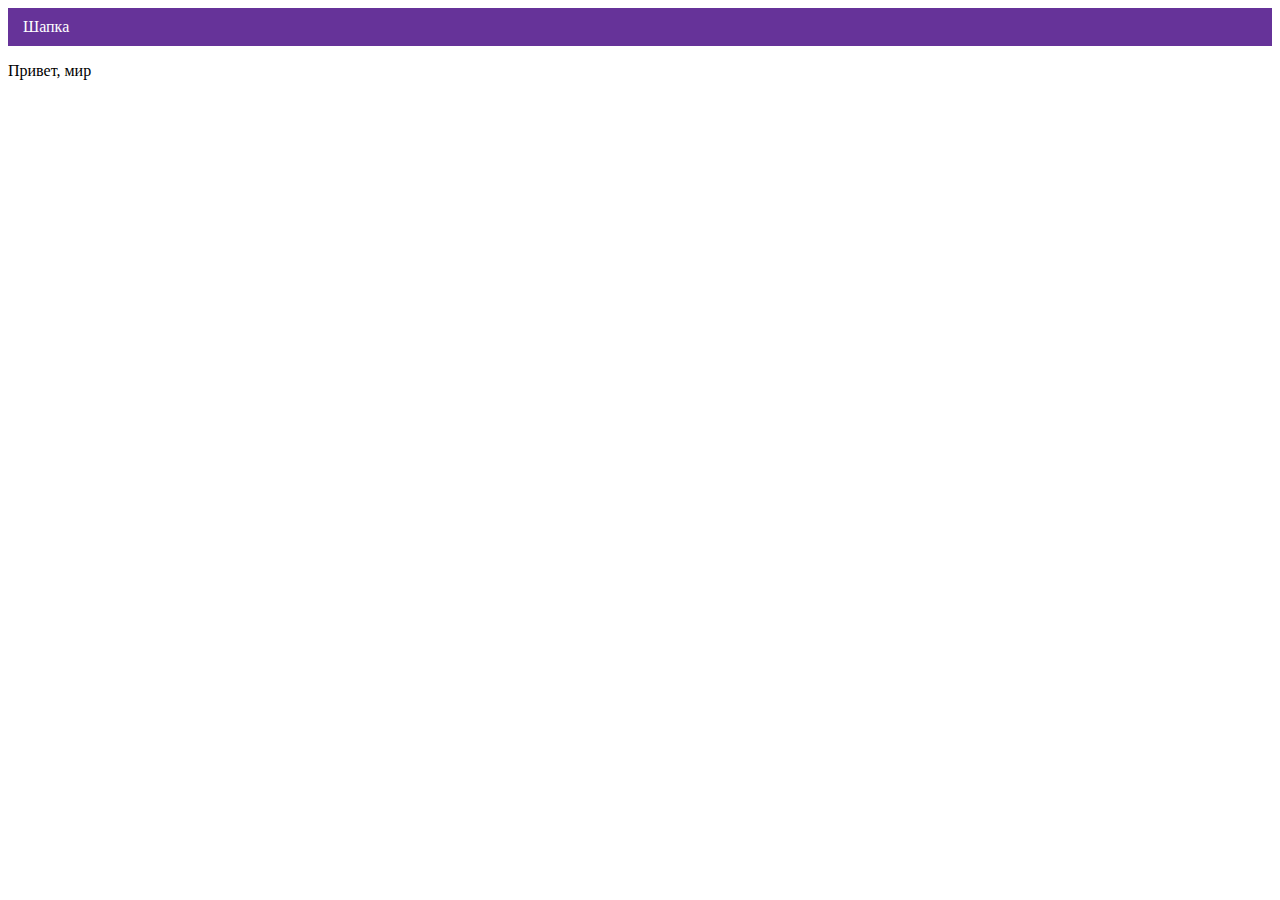
==== index.html @ 64b9996a "Deploying to gh-pages from @ katerinesme/2442495-cat-energy-31@fb53c99cb9ce887df7f27c70250fa12e75b0b" ====
<!DOCTYPE html><html class="page" lang="ru"><head><meta charset="UTF-8"><title>Название проекта</title><meta name="viewport" content="width=device-width,initial-scale=1"><link rel="stylesheet" href="styles/styles.css"><script src="scripts/index.js" defer="defer"></script></head><body class="page__body"><header class="header">Шапка</header><p>Привет, мир</p></body></html>
---- styles/styles.css ----
.header{color:#fff;background-color:#639;padding:10px 15px}
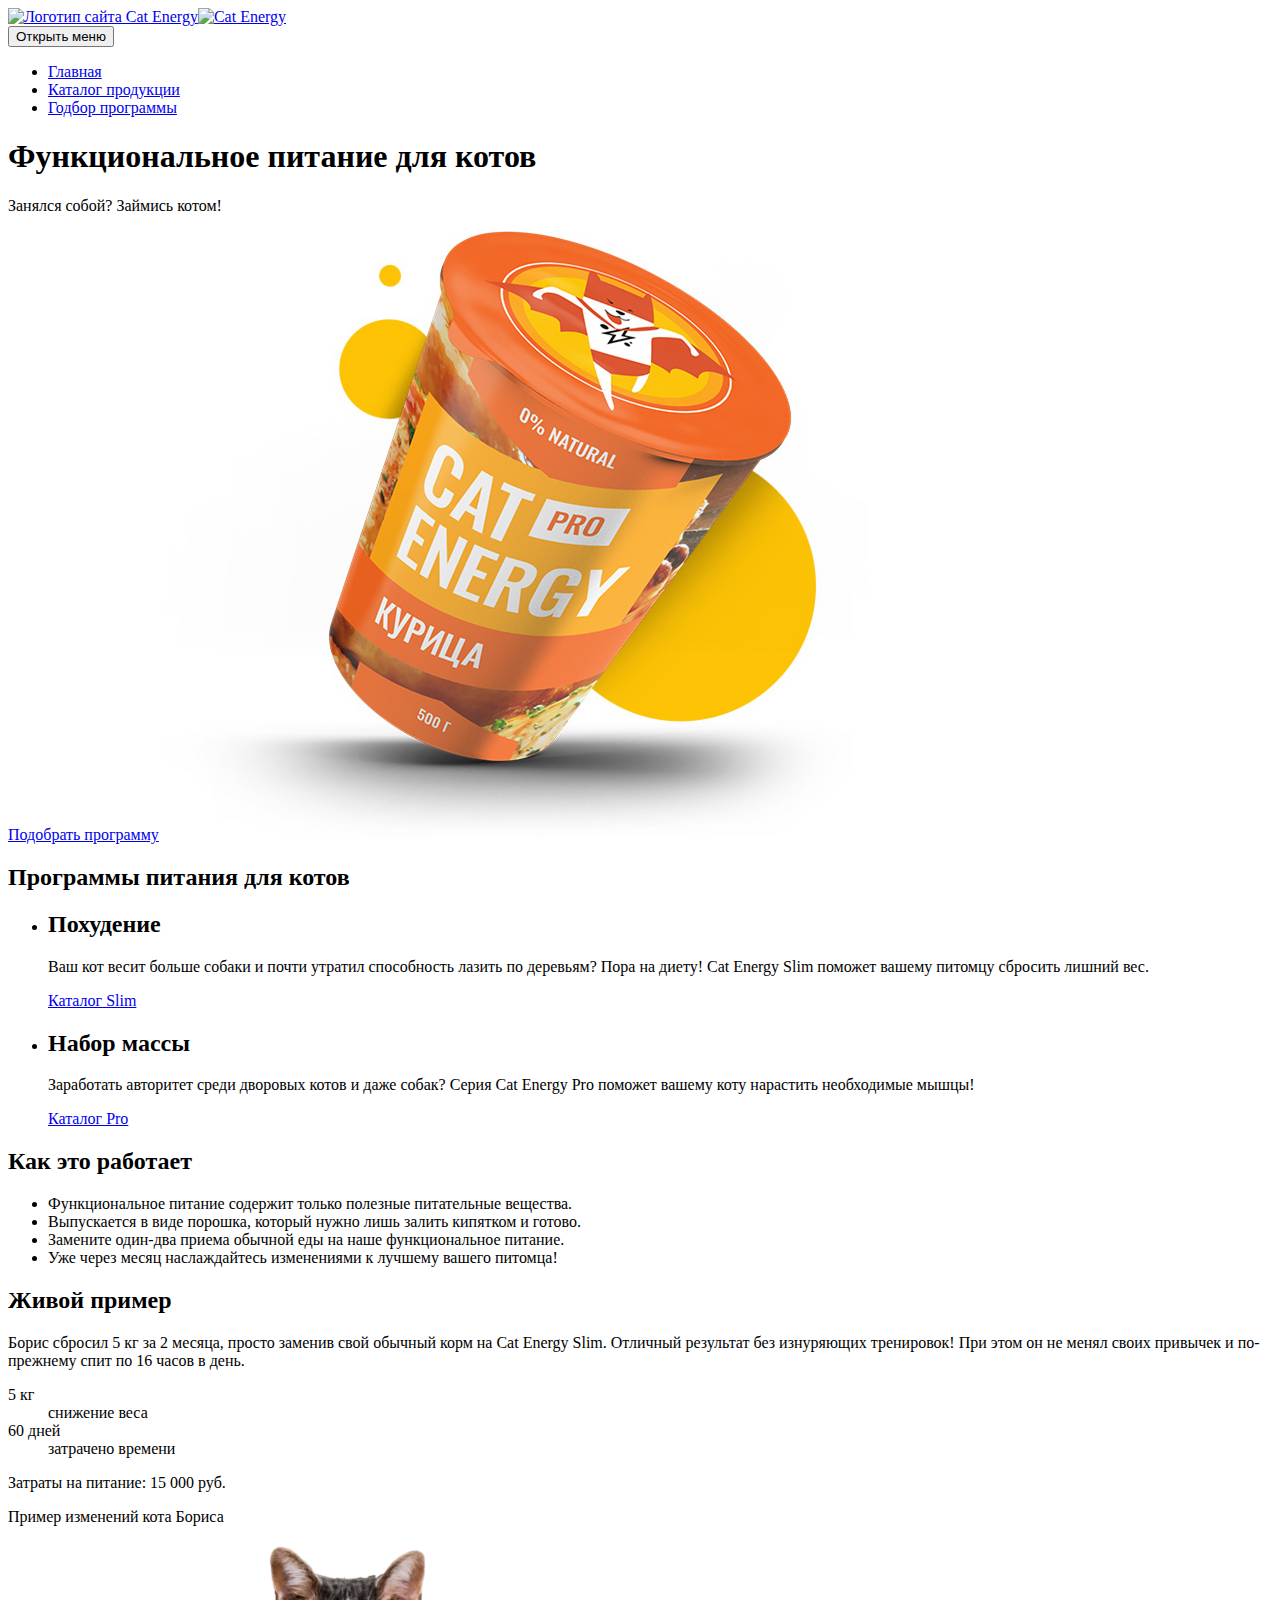
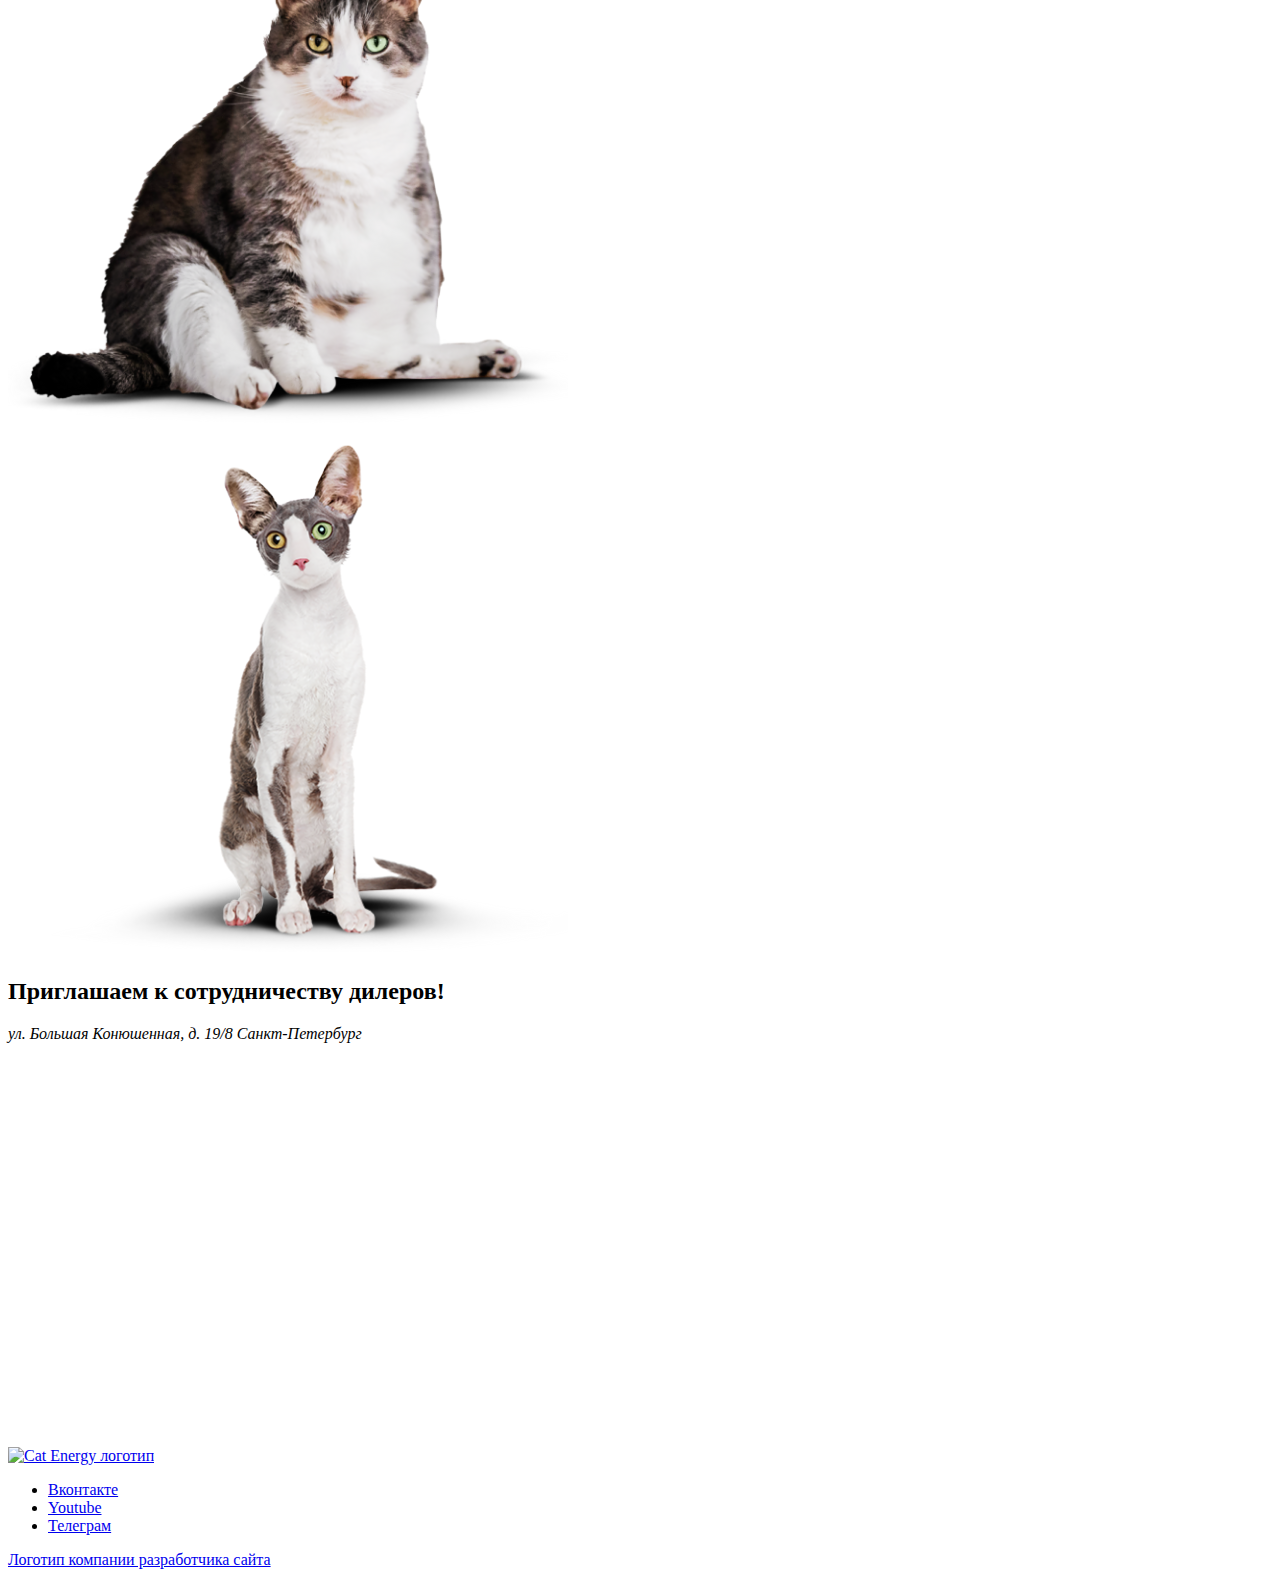
==== commit 6ddd5be6: "Deploying to gh-pages from @ katerinesme/2442495-cat-energy-31@7500155e2b58aa6632a87c72579e3ab0f978f" ====
--- a/index.html
+++ b/index.html
@@ -1 +1 @@
-<!DOCTYPE html><html class="page" lang="ru"><head><meta charset="UTF-8"><title>Название проекта</title><meta name="viewport" content="width=device-width,initial-scale=1"><link rel="stylesheet" href="styles/styles.css"><script src="scripts/index.js" defer="defer"></script></head><body class="page__body"><header class="header">Шапка</header><p>Привет, мир</p></body></html>+<!DOCTYPE html><html class="page" lang="ru"><head><meta charset="UTF-8"><title>Cat Energy: Главная</title><meta name="viewport" content="width=device-width,initial-scale=1"><link rel="stylesheet" href="styles/styles.css"><link rel="icon" href="favicon.ico"><link rel="icon" href="favicons/icon.svg" type="image/svg+xml"><link rel="apple-touch-icon" href="favicons/apple.png"><script src="scripts/index.js" defer="defer"></script></head><body class="page__body"><!-- Шапка --><header class="main-header"><a class="main-header__logo logo" href="index.html"><picture><source media="(min-width: 1440px)" width="70" height="59" type="image/svg+xml" srcset="icons/logo-desktop.svg"><source media="(min-width: 768px)" width="60" height="50" type="image/svg+xml" srcset="icons/logo-tablet.svg"><img class="logo__logo-image" src="icons/logo-mobile.svg" width="33" height="38" alt="Логотип сайта Cat Energy"></picture><img class="logo__logo-text logo__logo-text--header" src="icons/logo-text.svg" width="101" height="18" alt="Cat Energy"></a><nav class="main-nav"><button class="main-nav__toggle" type="button"><span class="visually-hidden">Открыть меню</span></button><div class="main-nav__wrapper"><ul class="main-nav__list main-nav__list--closed"><li class="main-nav__item"><a class="main-nav__link main-nav__link--current" href="#">Главная</a></li><li class="main-nav__item"><a class="main-nav__link" href="catalog.html">Каталог продукции</a></li><li class="main-nav__item"><a class="main-nav__link" href="#">Годбор программы</a></li></ul></div></nav></header><!-- Главное содержание --><main class="main-container"><!-- Секция: Промо --><section class="promo"><div class="promo__wrapper"><h1 class="promo__title">Функциональное питание для котов</h1><p class="promo__text">Занялся собой? Займись котом!</p><a class="promo__link button button--primary" href="#">Подобрать программу</a><picture><source media="(min-width: 1440px)" width="552" height="499" type="image/png" srcset="images/index-can-desktop@1x.png, images/index-can-desktop@2x.png 2x"><source media="(min-width: 768px)" width="709" height="609" type="image/png" srcset="images/index-can-tablet@1x.png, images/index-can-tablet@2x.png 2x"><img class="promo__image" src="images/index-can-mobile@1x.png" width="280" height="270" srcset="images/index-can-desktop@2x.png" alt="Банка оранжевого цвета для питания котов, со вкусом курицы."></picture></div></section><!-- Секция: типы программ питания --><section class="program"><div class="program__wrapper"><h2 class="visually-hidden">Программы питания для котов</h2><ul class="program__list"><li class="program__item program__item--slim-programm"><h2 class="program__title">Похудение</h2><p class="program__description">Ваш кот весит больше собаки и почти утратил способность лазить по деревьям? Пора на диету! Cat Energy Slim поможет вашему питомцу сбросить лишний вес.</p><a class="program__link" href="#">Каталог Slim</a></li><li class="program__item program__item--pro-programm"><h2 class="program__title">Набор массы</h2><p class="program__description">Заработать авторитет среди дворовых котов и даже собак? Серия Cat Energy Pro поможет вашему коту нарастить необходимые мышцы!</p><a class="program__link" href="#">Каталог Pro</a></li></ul></div></section><!-- Секция: функции работы питания --><section class="features"><h2 class="features__title">Как это работает</h2><ul class="features__list"><li class="features__item features__item--leaf">Функциональное питание содержит только полезные питательные вещества.</li><li class="features__item features__item--powder">Выпускается в виде порошка, который нужно лишь залить кипятком и готово.</li><li class="features__item features__item--table-set">Замените один-два приема обычной еды на наше функциональное питание.</li><li class="features__item features__item--watch">Уже через месяц наслаждайтесь изменениями к лучшему вашего питомца!</li></ul></section><!-- Секция: примеры --><section class="example"><div class="example__wrapper"><div class="example__info"><h2 class="example__title">Живой пример</h2><p class="example__description">Борис сбросил 5 кг за 2 месяца, просто заменив свой обычный корм на Cat Energy Slim. Отличный результат без изнуряющих тренировок! При этом он не менял своих привычек и по-прежнему спит по 16 часов в день.</p><dl class="example__list"><div class="example__item"><dt class="example__numbers">5 кг</dt><dd class="example__description">снижение веса</dd></div><div class="example__item"><dt class="example__numbers">60 дней</dt><dd class="example__description">затрачено времени</dd></div></dl><p class="example__expenses">Затраты на питание: <span class="example__price">15 000 руб.</span></p></div><div class="example__slider slider"><span class="visually-hidden">Пример изменений кота Бориса</span><div class="slider__wrapper slider__wrapper--before"><picture><source media="(min-width: 768px)" width="560" height="512" type="image/png" srcset="images/cat-before@1x.png, images/cat-before@2x.png 2x"><img class="slider__img" src="images/cat-before-mobile@1x.png" srcset="images/cat-before-mobile@2x.png" width="280" height="256" alt="Кот Борис до перехода на Cat Energy"></picture></div><div class="slider__wrapper slider__wrapper--after"><picture><source media="(min-width: 768px)" width="560" height="512" type="image/png" srcset="images/cat-after@1x.png, images/cat-after@2x.png 2x"><img class="slider__img" src="images/cat-after-mobile@1x.png" srcset="images/cat-after-mobile@2x.png" width="280" height="256" alt="Кот Борис после перехода на Cat Energy"></picture></div></div></div></section><!-- Секция: контакты - адрес и карта --><section class="contacts"><div class="contacts__wrapper contacts__wrapper--map"><h2 class="contacts__title">Приглашаем к сотрудничеству дилеров!</h2><address class="contacts__adress adress">ул. Большая Конюшенная, д. 19/8 <span class="adress__city">Санкт-Петербург</span></address></div><div class="map"><iframe src="https://www.google.com/maps/embed?pb=!1m18!1m12!1m3!1d1998.6037876728603!2d30.320472476648515!3d59.93871647491512!2m3!1f0!2f0!3f0!3m2!1i1024!2i768!4f13.1!3m3!1m2!1s0x4696310fca145cc1%3A0x42b32648d8238007!2z0JHQvtC70YzRiNCw0Y8g0JrQvtC90Y7RiNC10L3QvdCw0Y8g0YPQuy4sIDE5LzgsINCh0LDQvdC60YIt0J_QtdGC0LXRgNCx0YPRgNCzLCAxOTExODY!5e0!3m2!1sru!2sru!4v1712836382877!5m2!1sru!2sru" width="1440" height="400" style="border:0;" allowfullscreen="" loading="lazy" referrerpolicy="no-referrer-when-downgrade"></iframe><span class="map__pin"></span></div></section><!-- Подвал сайта --><footer class="page-footer"><div class="page-footer__wrapper"><a class="page-footer__logo logo" href="#"><img class="logo__text logo__text--footer" src="#" width="128" height="24" alt="Cat Energy логотип"></a><ul class="social-list"><li class="social-list__item"><a class="social-list__link social-list__link--vk" href="https://vk.com/htmlacademy"><span class="visually-hidden">Вконтакте</span></a></li><li class="social-list__item"><a class="social-list__link social-list__link--youtube" href="https://www.youtube.com/user/htmlacademyru"><span class="visually-hidden">Youtube</span></a></li><li class="social-list__item"><a class="social-list__link social-list__link--tg" href="https://t.me/htmlacademy"><span class="visually-hidden">Телеграм</span></a></li></ul><a class="author-logo" href="https://htmlacademy.ru/"><span class="visually-hidden">Логотип компании разработчика сайта</span></a></div></footer></main></body></html>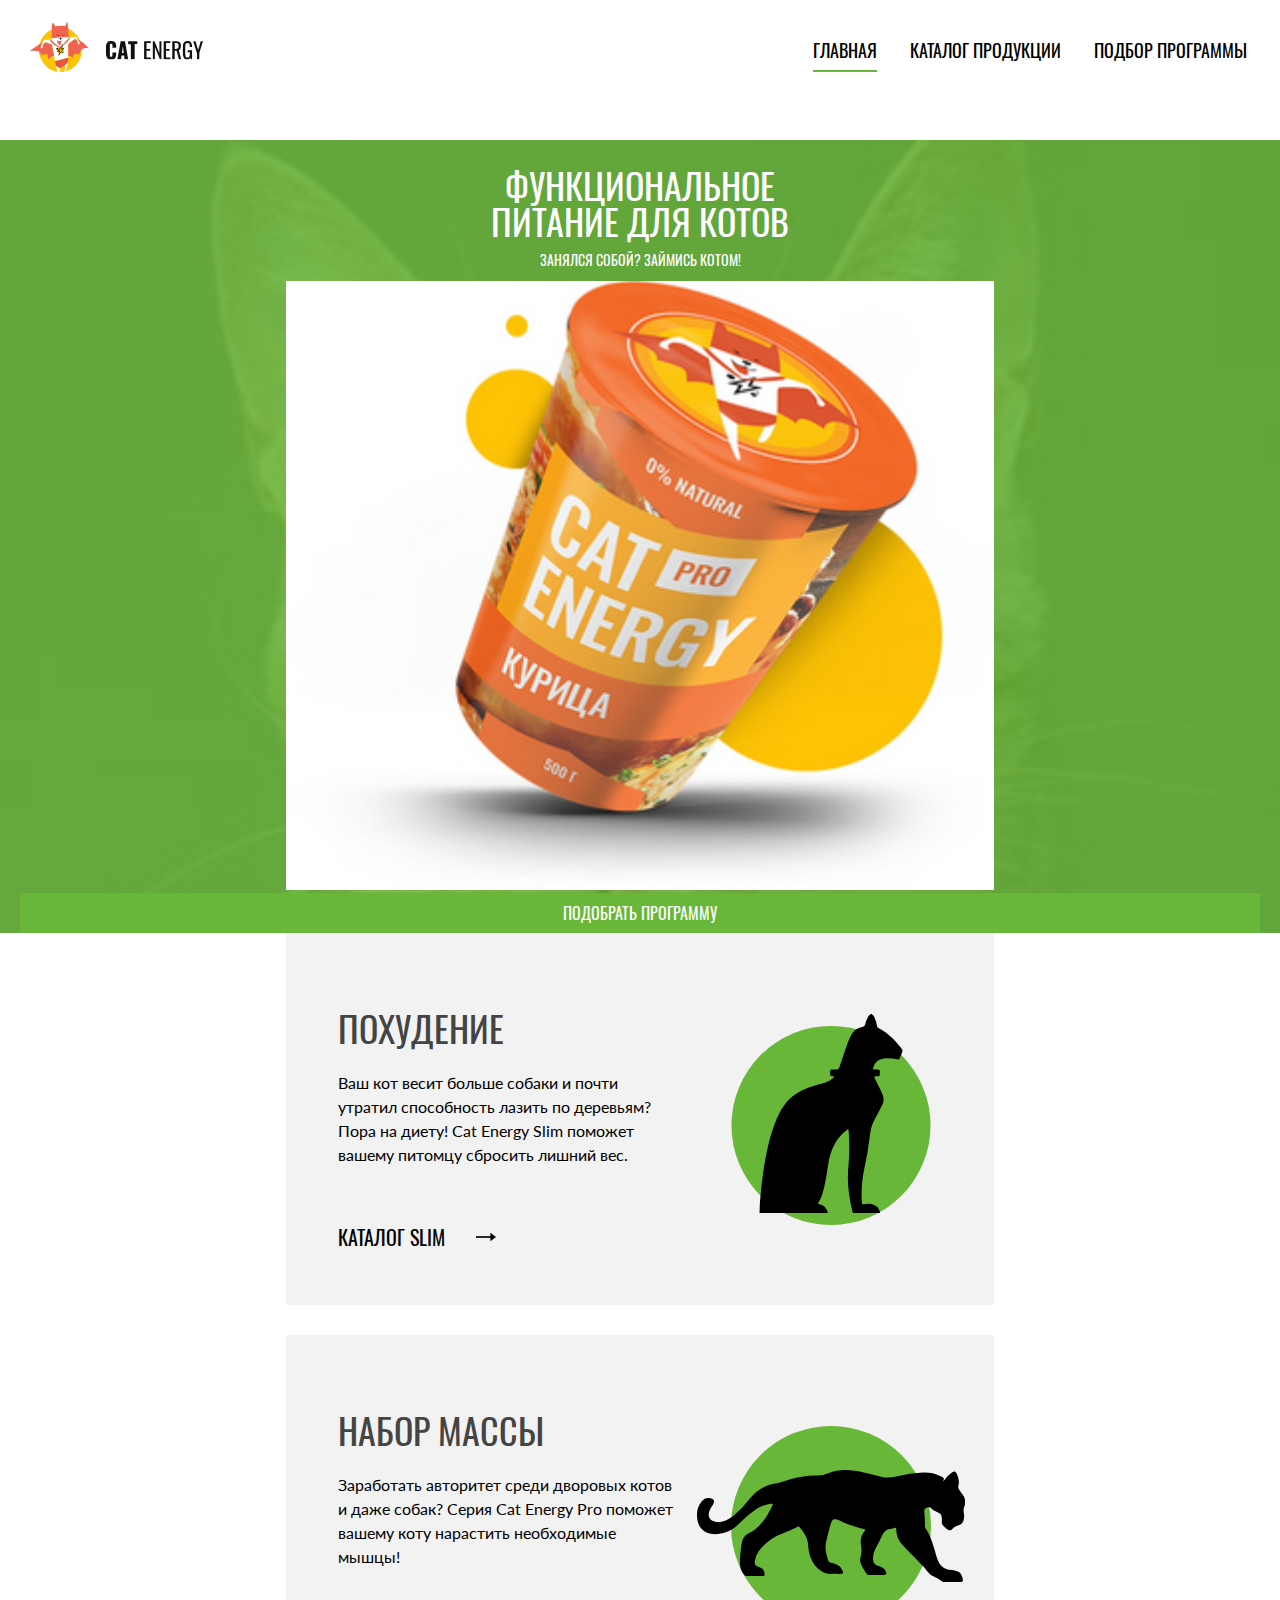
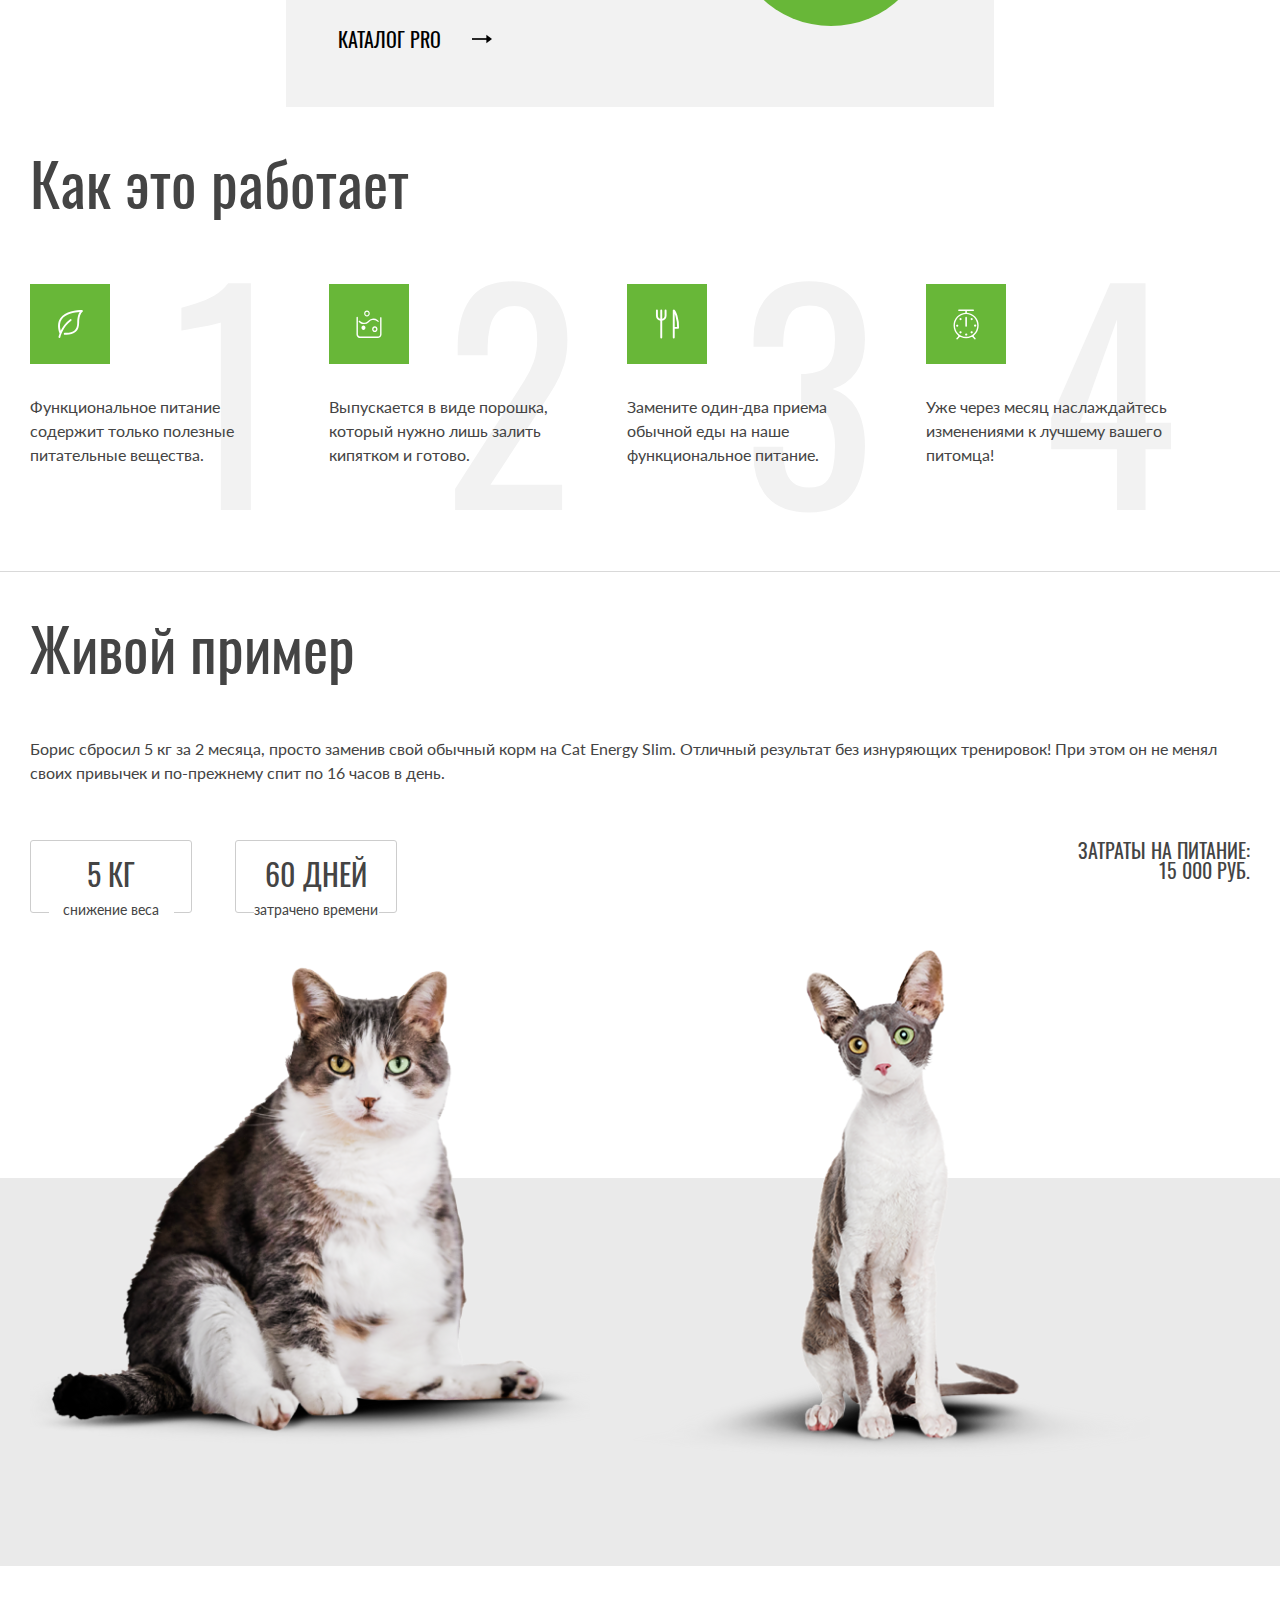
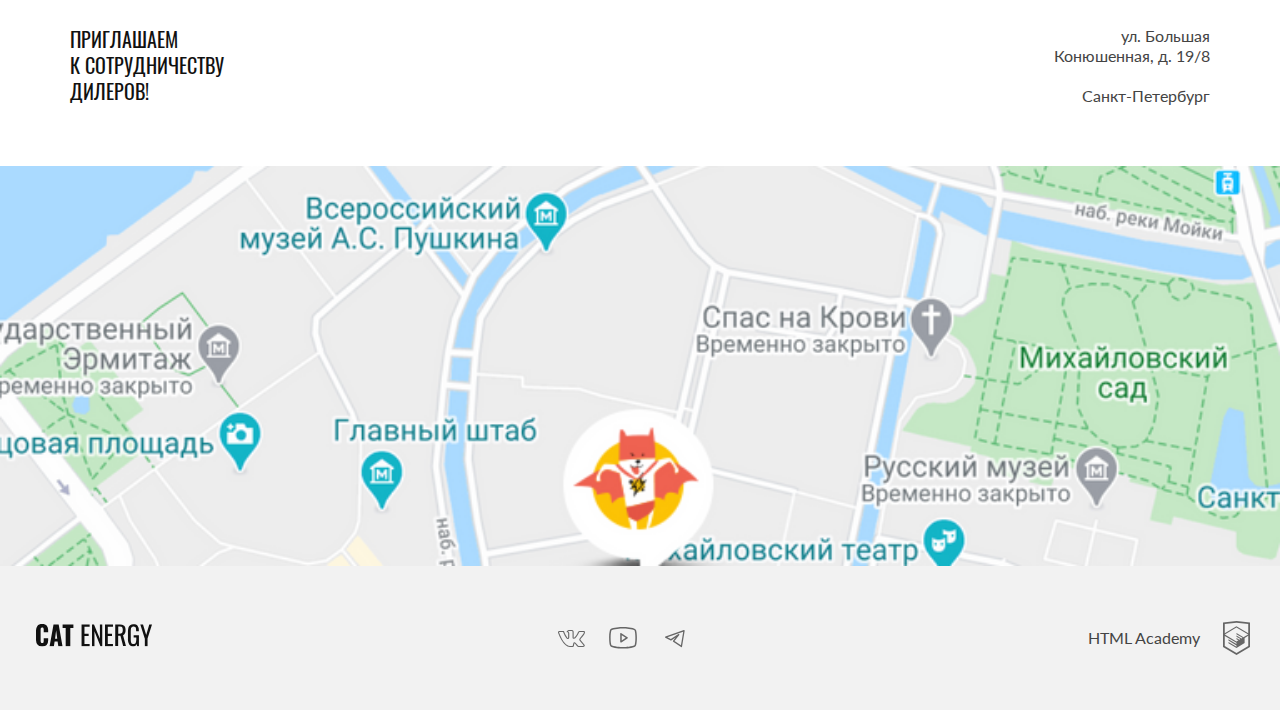
==== commit 4d788c8d: "Deploying to gh-pages from @ katerinesme/2442495-cat-energy-31@30f68a5347cdfc6714bccbad31a0e78264aaa" ====
--- a/index.html
+++ b/index.html
@@ -1 +1 @@
-<!DOCTYPE html><html class="page" lang="ru"><head><meta charset="UTF-8"><title>Cat Energy: Главная</title><meta name="viewport" content="width=device-width,initial-scale=1"><link rel="stylesheet" href="styles/styles.css"><link rel="icon" href="favicon.ico"><link rel="icon" href="favicons/icon.svg" type="image/svg+xml"><link rel="apple-touch-icon" href="favicons/apple.png"><script src="scripts/index.js" defer="defer"></script></head><body class="page__body"><!-- Шапка --><header class="main-header"><a class="main-header__logo logo" href="index.html"><picture><source media="(min-width: 1440px)" width="70" height="59" type="image/svg+xml" srcset="icons/logo-desktop.svg"><source media="(min-width: 768px)" width="60" height="50" type="image/svg+xml" srcset="icons/logo-tablet.svg"><img class="logo__logo-image" src="icons/logo-mobile.svg" width="33" height="38" alt="Логотип сайта Cat Energy"></picture><img class="logo__logo-text logo__logo-text--header" src="icons/logo-text.svg" width="101" height="18" alt="Cat Energy"></a><nav class="main-nav"><button class="main-nav__toggle" type="button"><span class="visually-hidden">Открыть меню</span></button><div class="main-nav__wrapper"><ul class="main-nav__list main-nav__list--closed"><li class="main-nav__item"><a class="main-nav__link main-nav__link--current" href="#">Главная</a></li><li class="main-nav__item"><a class="main-nav__link" href="catalog.html">Каталог продукции</a></li><li class="main-nav__item"><a class="main-nav__link" href="#">Годбор программы</a></li></ul></div></nav></header><!-- Главное содержание --><main class="main-container"><!-- Секция: Промо --><section class="promo"><div class="promo__wrapper"><h1 class="promo__title">Функциональное питание для котов</h1><p class="promo__text">Занялся собой? Займись котом!</p><a class="promo__link button button--primary" href="#">Подобрать программу</a><picture><source media="(min-width: 1440px)" width="552" height="499" type="image/png" srcset="images/index-can-desktop@1x.png, images/index-can-desktop@2x.png 2x"><source media="(min-width: 768px)" width="709" height="609" type="image/png" srcset="images/index-can-tablet@1x.png, images/index-can-tablet@2x.png 2x"><img class="promo__image" src="images/index-can-mobile@1x.png" width="280" height="270" srcset="images/index-can-desktop@2x.png" alt="Банка оранжевого цвета для питания котов, со вкусом курицы."></picture></div></section><!-- Секция: типы программ питания --><section class="program"><div class="program__wrapper"><h2 class="visually-hidden">Программы питания для котов</h2><ul class="program__list"><li class="program__item program__item--slim-programm"><h2 class="program__title">Похудение</h2><p class="program__description">Ваш кот весит больше собаки и почти утратил способность лазить по деревьям? Пора на диету! Cat Energy Slim поможет вашему питомцу сбросить лишний вес.</p><a class="program__link" href="#">Каталог Slim</a></li><li class="program__item program__item--pro-programm"><h2 class="program__title">Набор массы</h2><p class="program__description">Заработать авторитет среди дворовых котов и даже собак? Серия Cat Energy Pro поможет вашему коту нарастить необходимые мышцы!</p><a class="program__link" href="#">Каталог Pro</a></li></ul></div></section><!-- Секция: функции работы питания --><section class="features"><h2 class="features__title">Как это работает</h2><ul class="features__list"><li class="features__item features__item--leaf">Функциональное питание содержит только полезные питательные вещества.</li><li class="features__item features__item--powder">Выпускается в виде порошка, который нужно лишь залить кипятком и готово.</li><li class="features__item features__item--table-set">Замените один-два приема обычной еды на наше функциональное питание.</li><li class="features__item features__item--watch">Уже через месяц наслаждайтесь изменениями к лучшему вашего питомца!</li></ul></section><!-- Секция: примеры --><section class="example"><div class="example__wrapper"><div class="example__info"><h2 class="example__title">Живой пример</h2><p class="example__description">Борис сбросил 5 кг за 2 месяца, просто заменив свой обычный корм на Cat Energy Slim. Отличный результат без изнуряющих тренировок! При этом он не менял своих привычек и по-прежнему спит по 16 часов в день.</p><dl class="example__list"><div class="example__item"><dt class="example__numbers">5 кг</dt><dd class="example__description">снижение веса</dd></div><div class="example__item"><dt class="example__numbers">60 дней</dt><dd class="example__description">затрачено времени</dd></div></dl><p class="example__expenses">Затраты на питание: <span class="example__price">15 000 руб.</span></p></div><div class="example__slider slider"><span class="visually-hidden">Пример изменений кота Бориса</span><div class="slider__wrapper slider__wrapper--before"><picture><source media="(min-width: 768px)" width="560" height="512" type="image/png" srcset="images/cat-before@1x.png, images/cat-before@2x.png 2x"><img class="slider__img" src="images/cat-before-mobile@1x.png" srcset="images/cat-before-mobile@2x.png" width="280" height="256" alt="Кот Борис до перехода на Cat Energy"></picture></div><div class="slider__wrapper slider__wrapper--after"><picture><source media="(min-width: 768px)" width="560" height="512" type="image/png" srcset="images/cat-after@1x.png, images/cat-after@2x.png 2x"><img class="slider__img" src="images/cat-after-mobile@1x.png" srcset="images/cat-after-mobile@2x.png" width="280" height="256" alt="Кот Борис после перехода на Cat Energy"></picture></div></div></div></section><!-- Секция: контакты - адрес и карта --><section class="contacts"><div class="contacts__wrapper contacts__wrapper--map"><h2 class="contacts__title">Приглашаем к сотрудничеству дилеров!</h2><address class="contacts__adress adress">ул. Большая Конюшенная, д. 19/8 <span class="adress__city">Санкт-Петербург</span></address></div><div class="map"><iframe src="https://www.google.com/maps/embed?pb=!1m18!1m12!1m3!1d1998.6037876728603!2d30.320472476648515!3d59.93871647491512!2m3!1f0!2f0!3f0!3m2!1i1024!2i768!4f13.1!3m3!1m2!1s0x4696310fca145cc1%3A0x42b32648d8238007!2z0JHQvtC70YzRiNCw0Y8g0JrQvtC90Y7RiNC10L3QvdCw0Y8g0YPQuy4sIDE5LzgsINCh0LDQvdC60YIt0J_QtdGC0LXRgNCx0YPRgNCzLCAxOTExODY!5e0!3m2!1sru!2sru!4v1712836382877!5m2!1sru!2sru" width="1440" height="400" style="border:0;" allowfullscreen="" loading="lazy" referrerpolicy="no-referrer-when-downgrade"></iframe><span class="map__pin"></span></div></section><!-- Подвал сайта --><footer class="page-footer"><div class="page-footer__wrapper"><a class="page-footer__logo logo" href="#"><img class="logo__text logo__text--footer" src="#" width="128" height="24" alt="Cat Energy логотип"></a><ul class="social-list"><li class="social-list__item"><a class="social-list__link social-list__link--vk" href="https://vk.com/htmlacademy"><span class="visually-hidden">Вконтакте</span></a></li><li class="social-list__item"><a class="social-list__link social-list__link--youtube" href="https://www.youtube.com/user/htmlacademyru"><span class="visually-hidden">Youtube</span></a></li><li class="social-list__item"><a class="social-list__link social-list__link--tg" href="https://t.me/htmlacademy"><span class="visually-hidden">Телеграм</span></a></li></ul><a class="author-logo" href="https://htmlacademy.ru/"><span class="visually-hidden">Логотип компании разработчика сайта</span></a></div></footer></main></body></html>+<!DOCTYPE html><html class="page" lang="ru"><head><meta charset="UTF-8"><title>Cat Energy: Главная</title><meta name="viewport" content="width=device-width,initial-scale=1"><link rel="stylesheet" href="styles/styles.css"><link rel="icon" href="favicon.ico"><link rel="icon" href="favicons/icon.svg" type="image/svg+xml"><link rel="apple-touch-icon" href="favicons/apple.png"><script src="scripts/index.js" defer="defer"></script></head><body class="page__body"><!-- Шапка --><div class="page__container"><header class="main-header"><div class="main-header__wrapper"><a class="main-header__logo logo" href="index.html"><picture><source media="(min-width: 1440px)" width="70" height="59" type="image/svg+xml" srcset="images/logo-desktop.svg"><source media="(min-width: 768px)" width="60" height="50" type="image/svg+xml" srcset="images/logo-tablet.svg"><img class="logo__logo-image" src="images/logo-mobile.svg" width="33" height="38" alt="Логотип сайта Cat Energy"></picture><img class="logo__logo-text logo__logo-text--header" src="images/logo-text.svg" width="101" height="20" alt="Cat Energy"></a><nav class="main-nav"><button class="main-nav__toggle" type="button"><span class="visually-hidden">Переключить навигацию</span></button><ul class="main-nav__list main-nav__list--closed"><li class="main-nav__item"><a class="main-nav__link main-nav__link--current" href="#">Главная</a></li><li class="main-nav__item"><a class="main-nav__link" href="catalog.html">Каталог продукции</a></li><li class="main-nav__item"><a class="main-nav__link" href="#">Подбор программы</a></li></ul></nav></div></header><!-- Главное содержание --><main class="main-container"><!-- Секция: Промо --><section class="promo"><h1 class="promo__title">Функциональное<br>питание для котов</h1><p class="promo__text">Занялся собой? Займись котом!</p><picture><source media="(min-width: 1440px)" width="552" height="499" type="image/png" srcset="images/index-can-desktop@1x.png, images/index-can-desktop@2x.png 2x"><source media="(min-width: 768px)" width="709" height="609" type="image/png" srcset="images/index-can-tablet@1x.png, images/index-can-tablet@2x.png 2x"><img class="promo__image" src="images/index-can-mobile@1x.png" width="280" height="270" srcset="images/index-can-desktop@2x.png" alt="Банка оранжевого цвета для питания котов, со вкусом курицы."></picture><a class="promo__link button button--primary" href="#">Подобрать программу</a></section><!-- Секция: типы программ питания --><section class="program"><div class="program__wrapper"><h2 class="visually-hidden">Программы питания для котов</h2><ul class="program__list"><li class="program__item program__item--slim"><h2 class="program__title">Похудение</h2><p class="program__description">Ваш кот весит больше собаки и почти утратил способность лазить по деревьям? Пора на диету! Cat Energy Slim поможет вашему питомцу сбросить лишний вес.</p><a class="program__link" href="#">Каталог Slim</a></li><li class="program__item program__item--pro"><h2 class="program__title program__title--pro">Набор массы</h2><p class="program__description">Заработать авторитет среди дворовых котов и даже собак? Серия Cat Energy Pro поможет вашему коту нарастить необходимые мышцы!</p><a class="program__link" href="#">Каталог Pro</a></li></ul></div></section><!-- Секция: функции работы питания --><section class="features"><h2 class="features__title">Как это работает</h2><ul class="features__list"><li class="features__item features__item--leaf"><p class="features__item-desc">Функциональное питание содержит только полезные питательные вещества.</p></li><li class="features__item features__item--powder"><p class="features__item-desc">Выпускается в виде порошка, который нужно лишь залить кипятком и готово.</p></li><li class="features__item features__item--table-set"><p class="features__item-desc">Замените один-два приема обычной еды на наше функциональное питание.</p></li><li class="features__item features__item--watch"><p class="features__item-desc">Уже через месяц наслаждайтесь изменениями к лучшему вашего питомца!</p></li></ul></section><!-- Секция: примеры --><section class="example"><h2 class="example__title">Живой пример</h2><div class="example__info"><p class="example__description">Борис сбросил 5 кг за 2 месяца, просто заменив свой обычный корм на Cat Energy Slim. Отличный результат без изнуряющих тренировок! При этом он не менял своих привычек и по-прежнему спит по 16 часов в день.</p><ul class="example__list"><li class="example__item"><p class="example__definition">5 кг</p><p class="example__meaning">снижение веса</p></li><li class="example__item"><p class="example__definition">60 дней</p><p class="example__meaning">затрачено времени</p></li></ul><p class="example__expenses">Затраты на питание: <span class="example__price">15 000 руб.</span></p></div><div class="example__slider slider"><span class="visually-hidden">Пример изменений кота Бориса</span><div class="slider__wrapper slider__wrapper--before"><picture><source media="(min-width: 768px)" width="560" height="512" type="image/png" srcset="images/cat-before@1x.png, images/cat-before@2x.png 2x"><img class="slider__img" src="images/cat-before-mobile@1x.png" srcset="images/cat-before-mobile@2x.png" width="280" height="256" alt="Кот Борис до перехода на Cat Energy"></picture></div><div class="slider__wrapper slider__wrapper--after"><picture><source media="(min-width: 768px)" width="560" height="512" type="image/png" srcset="images/cat-after@1x.png, images/cat-after@2x.png 2x"><img class="slider__img" src="images/cat-after-mobile@1x.png" srcset="images/cat-after-mobile@2x.png" width="280" height="256" alt="Кот Борис после перехода на Cat Energy"></picture></div></div></section><!-- Секция: контакты - адрес и карта --><section class="contacts"><div class="contacts__wrapper contacts__wrapper--map"><h2 class="contacts__title">Приглашаем<br>к сотрудничеству дилеров!</h2><address class="contacts__address">ул. Большая Конюшенная, д. 19/8 <span class="contacts__city">Санкт-Петербург</span></address></div><div class="map"><iframe class="map__body" src="https://www.google.com/maps/embed?pb=!1m18!1m12!1m3!1d1998.6037876728603!2d30.320472476648515!3d59.93871647491512!2m3!1f0!2f0!3f0!3m2!1i1024!2i768!4f13.1!3m3!1m2!1s0x4696310fca145cc1%3A0x42b32648d8238007!2z0JHQvtC70YzRiNCw0Y8g0JrQvtC90Y7RiNC10L3QvdCw0Y8g0YPQuy4sIDE5LzgsINCh0LDQvdC60YIt0J_QtdGC0LXRgNCx0YPRgNCzLCAxOTExODY!5e0!3m2!1sru!2sru!4v1712836382877!5m2!1sru!2sru" width="320" height="360" style="border:0;" allowfullscreen="" loading="lazy" referrerpolicy="no-referrer-when-downgrade"></iframe><span class="map__pin"></span></div></section></main><!-- Подвал сайта --><footer class="page-footer"><div class="page-footer__wrapper"><a class="page-footer__logo logo" href="#"><img class="logo__text logo__text--footer" src="images/logo-text.svg" width="128" height="24" alt="Cat Energy логотип"></a><ul class="page-footer__social social-list"><li class="social-list__item"><a class="social-list__link social-list__link--vk" href="https://vk.com/htmlacademy"><span class="visually-hidden">Вконтакте</span></a></li><li class="social-list__item"><a class="social-list__link social-list__link--youtube" href="https://www.youtube.com/user/htmlacademyru"><span class="visually-hidden">Youtube</span></a></li><li class="social-list__item"><a class="social-list__link social-list__link--tg" href="https://t.me/htmlacademy"><span class="visually-hidden">Телеграм</span></a></li></ul><a class="page-footer__author author-logo" href="https://htmlacademy.ru/"><span class="author-logo__text">HTML Academy</span> <span class="visually-hidden">Логотип компании разработчика сайта</span></a></div></footer></div></body></html>--- a/styles/styles.css
+++ b/styles/styles.css
@@ -1 +1 @@
-.header{color:#fff;background-color:#639;padding:10px 15px}+@font-face{font-family:Lato;font-weight:400;font-style:normal;src:url(../fonts/lato/Lato-Regular.woff2)format("woff2");font-display:swap}@font-face{font-family:Oswald;font-weight:400;font-style:normal;src:url(../fonts/oswald/oswaldregular.woff2)format("woff2");font-display:swap}*,:after,:before{box-sizing:border-box}img{object-fit:contain;max-width:100%}.visually-hidden{clip:rect(0 0 0 0);border:0;width:1px;height:1px;margin:-1px;padding:0;position:absolute;overflow:hidden}.page{height:100vh}.page__body{color:#444;background-color:#fff;margin:0 auto;font-family:Lato,Arial,sans-serif;font-size:14px;line-height:18px}@media (width>=768px){.page__body{max-width:2000px;font-size:16px;line-height:24px}}.page__container{flex-direction:column;min-width:320px;min-height:100vh;margin:0 auto;display:flex}.main-header__wrapper{flex-wrap:wrap;justify-content:space-between;align-items:center;margin-bottom:27px;margin-left:auto;margin-right:auto;padding:13px 21px 11px 20px;display:flex}@media (width>=768px){.main-header__wrapper{margin-bottom:65px;padding:25px 33px 0 30px}}@media (width>=1440px){.main-header__wrapper{margin-bottom:74px;padding:55px 110px 0}}.main-header__wrapper--secondary{border-bottom:1px solid #d9d9d9}@media (width>=768px){.main-header__wrapper--secondary{border-bottom:0}}.main-header__logo{align-items:center;gap:56px;display:flex}@media (width>=768px){.main-header__logo{gap:16px;width:174px;height:50px}}@media (width>=1440px){.main-header__logo{gap:14px}}.logo{text-decoration:none}.logo:hover,.logo:focus{opacity:.8}.logo:active{opacity:.6}.logo__text{margin:0}.main-nav{flex-wrap:wrap;display:flex}.main-nav__toggle{background-color:#0000;background-image:url(../icons/stack.svg#icon-burger-menu);border:none;width:24px;height:24px}@media (width>=768px){.main-nav__toggle{display:none}}.main-nav__list{margin:0;padding:0;list-style:none;display:none}@media (width>=768px){.main-nav__list{flex-wrap:wrap;gap:20px 33px;max-width:470px;margin-left:auto;display:flex}}@media (width>=1440px){.main-nav__list{max-width:520px}}.main-nav__link{text-transform:uppercase;color:#000;padding-top:10px;padding-bottom:10px;font-family:Oswald,Arial,sans-serif;font-size:20px;line-height:20px;text-decoration:none;display:block;position:relative}@media (width>=768px){.main-nav__link{font-size:18px;line-height:24px}}@media (width>=1440px){.main-nav__link{font-size:20px;line-height:30px}}.main-nav__link:hover,.main-nav__link:focus{opacity:.6}.main-nav__link:active{opacity:.3}.main-nav__link--current:after{content:"";background-color:#68b738;width:100%;height:2px;position:absolute;bottom:0;left:0}.promo{background-color:#68b738;background-image:linear-gradient(#68b738d9,#68b738d9),url(../images/index-background-mobile@1x.jpg);background-repeat:repeat,no-repeat;background-size:100%;padding-top:27px;padding-left:20px;padding-right:20px}.promo__title{color:#fff;text-transform:uppercase;text-align:center;margin:0;font-family:Oswald,Arial,sans-serif;font-size:36px;font-weight:400;line-height:36px}.promo__text{color:#fff;text-transform:uppercase;text-align:center;font-family:Oswald,Arial,sans-serif;font-size:14px;line-height:14px}.promo__image{margin:0 auto 3px;display:block}.promo__link{text-align:center;color:#000;font-family:Oswald,Arial,sans-serif;font-size:16px;line-height:20px;text-decoration:none}.button{cursor:pointer;text-transform:uppercase;text-align:center;border:none;width:100%;padding:10px 15px;font-family:Oswald,Arial,sans-serif;text-decoration:none;display:inline-block}.button--primary{color:#fff;background-color:#68b738;font-family:Oswald,Arial,sans-serif}.button--primary:hover,.button--primary:focus{background-color:#5eaa2f}.button--primary:active{color:#ffffff4d}.button--secondary{color:#444;background-color:#f2f2f2}.button--secondary:hover,.button--secondary:focus,.button--secondary:active{background-color:#ebebeb}.program__wrapper{padding:20px}@media (width>=768px){.program__wrapper{padding:0 30px 45px}}@media (width>=1440px){.program__wrapper{padding:82px 110px 71px}}.program__list{flex-direction:column;justify-content:center;align-items:center;gap:20px;margin:0;padding:0;list-style-type:none;display:flex}@media (width>=768px){.program__list{gap:30px}}@media (width>=1440px){.program__list{flex-flow:wrap;gap:80px}}.program__item{color:#444;background-color:#f2f2f2;flex-direction:column;min-height:266px;padding:30px 33px 22px 20px;display:grid;position:relative}@media (width>=768px){.program__item{grid-template-columns:340px;width:708px;min-height:372px;padding:77px 63px 53px 52px}}@media (width>=1440px){.program__item{grid-template-columns:1fr;width:570px;padding:77px 61px 55px 52px}}.program__item:before{content:"";background-repeat:no-repeat;background-size:contain;height:50px;position:absolute}.program__item--slim:before{background-image:url(../icons/stack.svg#icon-cat-slim);width:50px;margin-right:20px;top:21px;left:20px}@media (width>=768px){.program__item--slim:before{width:200px;height:211px;top:81px;left:445px}}@media (width>=1440px){.program__item--slim:before{width:100px;height:106px;top:41px;left:52px}}.program__item--pro:before{background-image:url(../icons/stack.svg#icon-cat-sport);width:67px;margin-right:11px;top:24px;left:13px}@media (width>=768px){.program__item--pro:before{width:268px;height:200px;top:91px;left:411px}}@media (width>=1440px){.program__item--pro:before{width:134px;height:100px;top:47px;left:33px}}.program__title{text-transform:uppercase;margin-top:0;margin-bottom:29px;padding-left:70px;font-family:Oswald,Arial,sans-serif;font-size:24px;font-weight:400;line-height:37px}@media (width>=768px){.program__title{margin-bottom:24px;padding-left:0;font-size:36px;line-height:36px}}@media (width>=1440px){.program__title{margin-bottom:73px;padding-left:214px}}.program__title--pro{padding-left:78px}@media (width>=768px){.program__title--pro{padding-left:0}}@media (width>=1440px){.program__title--pro{margin-bottom:73px;padding-left:214px}}.program__description{margin-top:0;margin-bottom:42px;position:relative}@media (width>=768px){.program__description{color:#000;margin-bottom:52px}}@media (width>=1440px){.program__description{margin-bottom:27px}}.program__link{text-transform:uppercase;color:#000;flex-wrap:wrap;align-items:center;gap:15px;margin-top:auto;font-family:Oswald,Arial,sans-serif;font-size:16px;line-height:16px;text-decoration:none;display:flex}@media (width>=768px){.program__link{gap:25px;font-size:20px;line-height:30px}}.program__link:after{content:"";background-color:#000;width:32px;height:10px;-webkit-mask-image:url(../icons/stack.svg#icon-arrow);mask-image:url(../icons/stack.svg#icon-arrow);-webkit-mask-size:contain;mask-size:contain;-webkit-mask-repeat:no-repeat;mask-repeat:no-repeat}.program__link:hover:after,.program__link:focus:after{background-color:#68b738}.program__link:active{opacity:.3}.features{padding-bottom:49px;padding-left:20px;padding-right:20px}@media (width>=768px){.features{border-bottom:1px solid #d9d9d9;padding-bottom:47px;padding-left:30px;padding-right:105px}}@media (width>=1440px){.features{border-bottom:none;padding-bottom:69px;padding-left:110px;padding-right:106px}}.features__title{margin-top:0;margin-bottom:40px;font-family:Oswald,Arial,sans-serif;font-size:36px;font-weight:400;line-height:40px}@media (width>=768px){.features__title{margin-bottom:32px;font-size:60px;line-height:60px}}.features__list{flex-direction:column;gap:20px;margin:0;padding:0;list-style:none;display:flex}@media (width>=768px){.features__list{counter-reset:list 0;flex-flow:wrap;justify-content:space-between;align-items:flex-start;row-gap:37px}}.features__item{color:#444;grid-template-columns:60px 1fr;align-items:center;gap:20px;display:grid;position:relative}@media (width>=768px){.features__item{grid-template-columns:249px;gap:31px}}.features__item:before{content:"";background-color:#68b738;background-position:50%;background-repeat:no-repeat;width:60px;height:60px}@media (width>=768px){.features__item:before{width:80px;height:80px;margin-top:40px}}.features__item--leaf:before{background-image:url(../icons/stack.svg#icon-leaf);background-size:30px 32px}.features__item--powder:before{background-image:url(../icons/stack.svg#icon-powder);background-size:26px 29px}.features__item--table-set:before{background-image:url(../icons/stack.svg#icon-table-set);background-size:25px 30px}.features__item--watch:before{background-image:url(../icons/stack.svg#icon-watch);background-size:26px 31px}@media (width>=768px){.features__item:after{counter-increment:list;content:counter(list);color:#f2f2f2;z-index:-1;font-family:Oswald,Arial,sans-serif;font-size:280px;line-height:280px;position:absolute;top:0;right:0}.features__item-desc{margin-top:0;margin-bottom:57px;font-size:16px;line-height:24px}}.example{background-color:#eaeaea;padding:25px 20px 40px}@media (width>=768px){.example{background-image:linear-gradient(#fff 61% 61%,#eaeaea 61%);padding:45px 30px 101px}}@media (width>=1440px){.example{padding:0 110px 75px}}.example__title{margin:0 0 40px;font-family:Oswald,Arial,sans-serif;font-size:36px;font-weight:400;line-height:40px}@media (width>=768px){.example__title{margin-bottom:60px;font-size:60px;line-height:60px}}@media (width>=1440px){.example__title{margin-bottom:146px}}@media (width>=768px){.example__info{grid-template-columns:367px 1fr;display:grid}}.example__description{color:#444;margin-top:0;margin-bottom:20px}@media (width>=768px){.example__description{grid-column:1/-1;margin-bottom:55px}}@media (width>=1440px){.example__description{margin-bottom:69px}}.example__list{flex-wrap:wrap;justify-content:center;gap:32px;margin:0 0 34px;padding:0;list-style:none;display:flex}@media (width>=768px){.example__list{gap:43px}}@media (width>=1440px){.example__list{gap:42px}}.example__item{text-align:center;border:1px solid #cdcdcd;border-radius:3px;flex-direction:column;align-items:center;width:124px;min-height:56px;padding:5px 10px;display:flex}@media (width>=768px){.example__item{width:162px;min-height:72px}}.example__definition{text-transform:uppercase;margin:9px 0 8px;font-family:Oswald,Arial,sans-serif;font-size:24px;line-height:24px}@media (width>=768px){.example__definition{margin-bottom:11px;font-size:30px;line-height:37px}}.example__meaning{text-align:center;background-color:#eaeaea;width:77px;margin:auto 0 -20px;font-size:12px;line-height:12px}@media (width>=768px){.example__meaning{background-color:#fff;width:125px;margin:auto 0 -10px;font-size:14px;line-height:14px}}.example__expenses{text-transform:uppercase;text-align:center;margin:0 0 20px;font-family:Oswald,Arial,sans-serif;font-size:14px;line-height:20px}@media (width>=768px){.example__expenses{flex-direction:column;grid-column:2;align-items:flex-end;font-size:20px;display:flex}}.example__slider{display:flex}.contacts{position:relative}.contacts__wrapper{flex-wrap:wrap;justify-content:space-between;padding:26px 20px;display:flex}@media (width>=768px){.contacts__wrapper{padding:60px 70px}}@media (width>=1440px){.contacts__wrapper{background-color:#fff;width:565px;min-height:199px;padding:60px 78px 60px 80px;position:absolute;top:95px;left:110px}}.contacts__title{text-transform:uppercase;color:#111;width:140px;margin:0;font-family:Oswald,Arial,sans-serif;font-size:16px;font-weight:400;line-height:20px}@media (width>=768px){.contacts__title{width:163px;font-size:20px;line-height:26px}}.contacts__address{color:#444;text-align:right;width:140px;font-style:normal;line-height:20px}@media (width>=768px){.contacts__address{flex-direction:column;width:157px;min-height:80px;display:flex}.contacts__city{margin-top:auto}}.contacts--catalog{background-color:#f2f2f2}.map{background-image:url(../images/map-mobile@1x.png);background-repeat:no-repeat;background-size:cover;min-height:362px}@media (resolution>=2dppx){.map{background-image:url(../images/map-mobile@2x.png)}}@media (width>=768px){.map{background-image:url(../images/map-tablet@1x.png);min-height:400px}}@media (width>=768px) and (resolution>=2dppx){.map{background-image:url(../images/map-tablet@2x.png)}}@media (width>=1440px){.map{background-image:url(../images/map-desktop@1x.png)}}@media (width>=1440px) and (resolution>=2dppx){.map{background-image:url(../images/map-desktop@2x.png)}}.map__body{border:0;width:100%;display:block}.page-footer{background-color:#f2f2f2;flex-shrink:0;margin-top:auto}.page-footer__wrapper{flex-direction:column;gap:40px;padding:40px 20px;display:flex}@media (width>=768px){.page-footer__wrapper{flex-flow:wrap;padding:55px 30px}}.page-footer__social{flex-wrap:wrap;align-self:center;align-items:center;gap:24px;margin:0;padding:0;display:flex}@media (width>=768px){.page-footer__social{max-width:288px;margin-right:auto}}.page-footer__logo{align-self:center;width:128px;margin-bottom:0}@media (width>=768px){.page-footer__logo{margin-right:auto}}.social-list{list-style-type:none}.social-list__link{color:inherit;text-decoration:none;display:block}.social-list__link:before{content:"";display:inherit;background-color:#666;width:28px;height:22px;-webkit-mask-position:50%;mask-position:50%;-webkit-mask-repeat:no-repeat;mask-repeat:no-repeat}.social-list__link--vk:before{-webkit-mask-image:url(../icons/stack.svg#icon-vk);mask-image:url(../icons/stack.svg#icon-vk)}.social-list__link--youtube:before{-webkit-mask-image:url(../icons/stack.svg#icon-youtube);mask-image:url(../icons/stack.svg#icon-youtube)}.social-list__link--tg:before{-webkit-mask-image:url(../icons/stack.svg#icon-tg);mask-image:url(../icons/stack.svg#icon-tg)}.social-list__link:hover:before,.social-list__link:focus:before{background-color:#68b738}.social-list__link:active:before{opacity:.3}.author-logo{color:#444;font-size:16px;line-height:20px;text-decoration:none}.author-logo__text{flex-wrap:wrap;justify-content:space-between;align-items:center;display:flex}@media (width>=768px){.author-logo__text{gap:23px}}.author-logo__text:after{content:"";display:inherit;background-color:#666;width:27px;height:34px;-webkit-mask-image:url(../icons/stack.svg#icon-html-logo);mask-image:url(../icons/stack.svg#icon-html-logo);-webkit-mask-position:50%;mask-position:50%;-webkit-mask-repeat:no-repeat;mask-repeat:no-repeat}.author-logo__text:hover:after,.author-logo__text:focus:after{background-color:#68b738}.author-logo__text:active{opacity:.3}.catalog__wrapper{margin:0 auto}@media (width>=768px){.catalog__wrapper{padding:0 30px 74px}}@media (width>=1440px){.catalog__wrapper{padding:0 110px 71px}}.catalog__title{margin:0 20px 40px;font-family:Oswald,Arial,sans-serif;font-size:36px;font-weight:400;line-height:36px}@media (width>=768px){.catalog__title{margin-bottom:84px;margin-left:0;font-size:60px;line-height:60px}}.catalog__list{margin:0;padding:0;list-style:none}@media (width>=768px){.catalog__list{flex-wrap:wrap;justify-content:center;gap:60px;display:flex}}@media (width>=1440px){.catalog__list{gap:80px}}.catalog__item{border-bottom:1px solid #ebebeb;flex-wrap:wrap;justify-content:space-around;padding:20px 20px 25px;display:flex}@media (width>=768px){.catalog__item{background-image:linear-gradient(#fff 16% 16%,#f2f2f2 16%);border-bottom:none;flex-direction:column;justify-content:stretch;align-items:center;width:324px;min-height:511px;padding:10px 37px 40px}}@media (width>=1440px){.catalog__item{width:245px;padding:0 38px 40px}}.catalog__item--show-more{flex-direction:column;align-items:center}.catalog__item:first-child{border-top:1px solid #ebebeb}@media (width>=768px){.catalog__item:first-child{border-top:0}}.catalog__image-wrapper{justify-content:center;align-items:center;width:140px;display:grid}@media (width>=768px){.catalog__image-wrapper{width:200px;height:210px;margin-bottom:22px}}@media (width>=1440px){.catalog__image-wrapper{width:169px;margin-bottom:12px}}.catalog__card-info-wrapper{width:140px}@media (width>=768px){.catalog__card-info-wrapper{flex-direction:column;align-items:center;width:100%;display:flex}}.catalog__photo-link{cursor:pointer;display:block}.catalog__photo-link:hover{opacity:.6}.catalog__title-link{color:#222;text-transform:uppercase;width:76px;font-family:Oswald,Arial,sans-serif;text-decoration:none;display:block}@media (width>=768px){.catalog__title-link{width:135px;margin-bottom:21px}}@media (width>=1440px){.catalog__title-link{width:140px;margin-bottom:24px}}.catalog__title-link:hover,.catalog__title-link:focus{opacity:.6}.catalog__title-link:active{opacity:.3}.catalog__item--show-more .catalog__title-link{width:-moz-fit-content;width:fit-content}.catalog__item--show-more .catalog__card-title{margin-bottom:8px}.catalog__item--show-more .catalog__title-link:before{content:"";display:inherit;background-color:#d9d9d9;width:30px;height:30px;margin:5px auto 23px;-webkit-mask-image:url(../icons/stack.svg#icon-plus);mask-image:url(../icons/stack.svg#icon-plus);-webkit-mask-position:50%;mask-position:50%;-webkit-mask-size:contain;mask-size:contain;-webkit-mask-repeat:no-repeat;mask-repeat:no-repeat}.catalog__card-title{margin-top:0;margin-bottom:14px;font-size:16px;font-weight:400;line-height:20px}@media (width>=768px){.catalog__card-title{text-align:center;margin-bottom:0;font-size:20px;line-height:24px}}.catalog__table{border-collapse:collapse;color:#444;width:100%;font-size:12px;line-height:16px}@media (width>=768px){.catalog__table{margin-bottom:32px;font-size:16px;line-height:20px}.catalog__table-body{flex-direction:column;gap:10px;display:flex}}.catalog__table-row{justify-content:space-between;display:flex}@media (width>=768px){.catalog__table-row{border-bottom:1px solid #cdcdcd}}.catalog__link{margin-top:17px;font-size:16px;line-height:20px}@media (width>=768px){.catalog__link{margin-top:auto}}.catalog__text{margin-top:0;margin-bottom:4px}.extra-products__wrapper{margin:0 auto;padding-top:25px;padding-left:20px;padding-right:20px}.extra-products__table{width:100%;margin-bottom:54px}.extra-products__bonus{background-image:linear-gradient(#68b738d9,#68b738d9),url(../images/bonus-background-mobile@1x.jpg);background-repeat:no-repeat;background-size:cover;flex-direction:column;justify-content:center;align-items:center;min-height:290px;padding-left:58px;padding-right:61px;display:flex}.extra-products__text{color:#fff;text-align:center;font-size:16px;line-height:20px}.extra-products__text:before{content:"";display:inherit;background-image:url(../icons/stack.svg#icon-gift);background-repeat:no-repeat;width:78px;height:80px;margin:0 auto 48px}.product-table__title{text-align:left;margin:0 0 35px;font-family:Oswald,Arial,sans-serif;font-size:24px;font-weight:400;line-height:24px}.product-table__row{grid-template-columns:1fr 1fr;display:grid}.product-table__item-title{color:#222;text-transform:uppercase;grid-column:1/-1;font-family:Oswald,Arial,sans-serif}.product-table__item{line-height:14px}.product-table__item-action{grid-column:1/-1}.product-table__link{width:100%}.subscribe-promotion__wrapper{padding:40px 20px}.subscribe-promotion__title{margin:0 0 32px;font-family:Oswald,Arial,sans-serif;font-size:24px;font-weight:400;line-height:24px}.subscribe-promotion__desc{text-align:center;margin-bottom:24px;font-family:Oswald,Arial,sans-serif;font-size:16px;line-height:24px}.form__field{color:#444;text-transform:uppercase;background-color:#fff;border:1px solid #f2f2f2;width:100%;margin-bottom:16px;padding:13px;font-family:Oswald,Arial,sans-serif;font-size:20px;line-height:30px}.form__button{min-height:56px;font-size:20px;line-height:26px}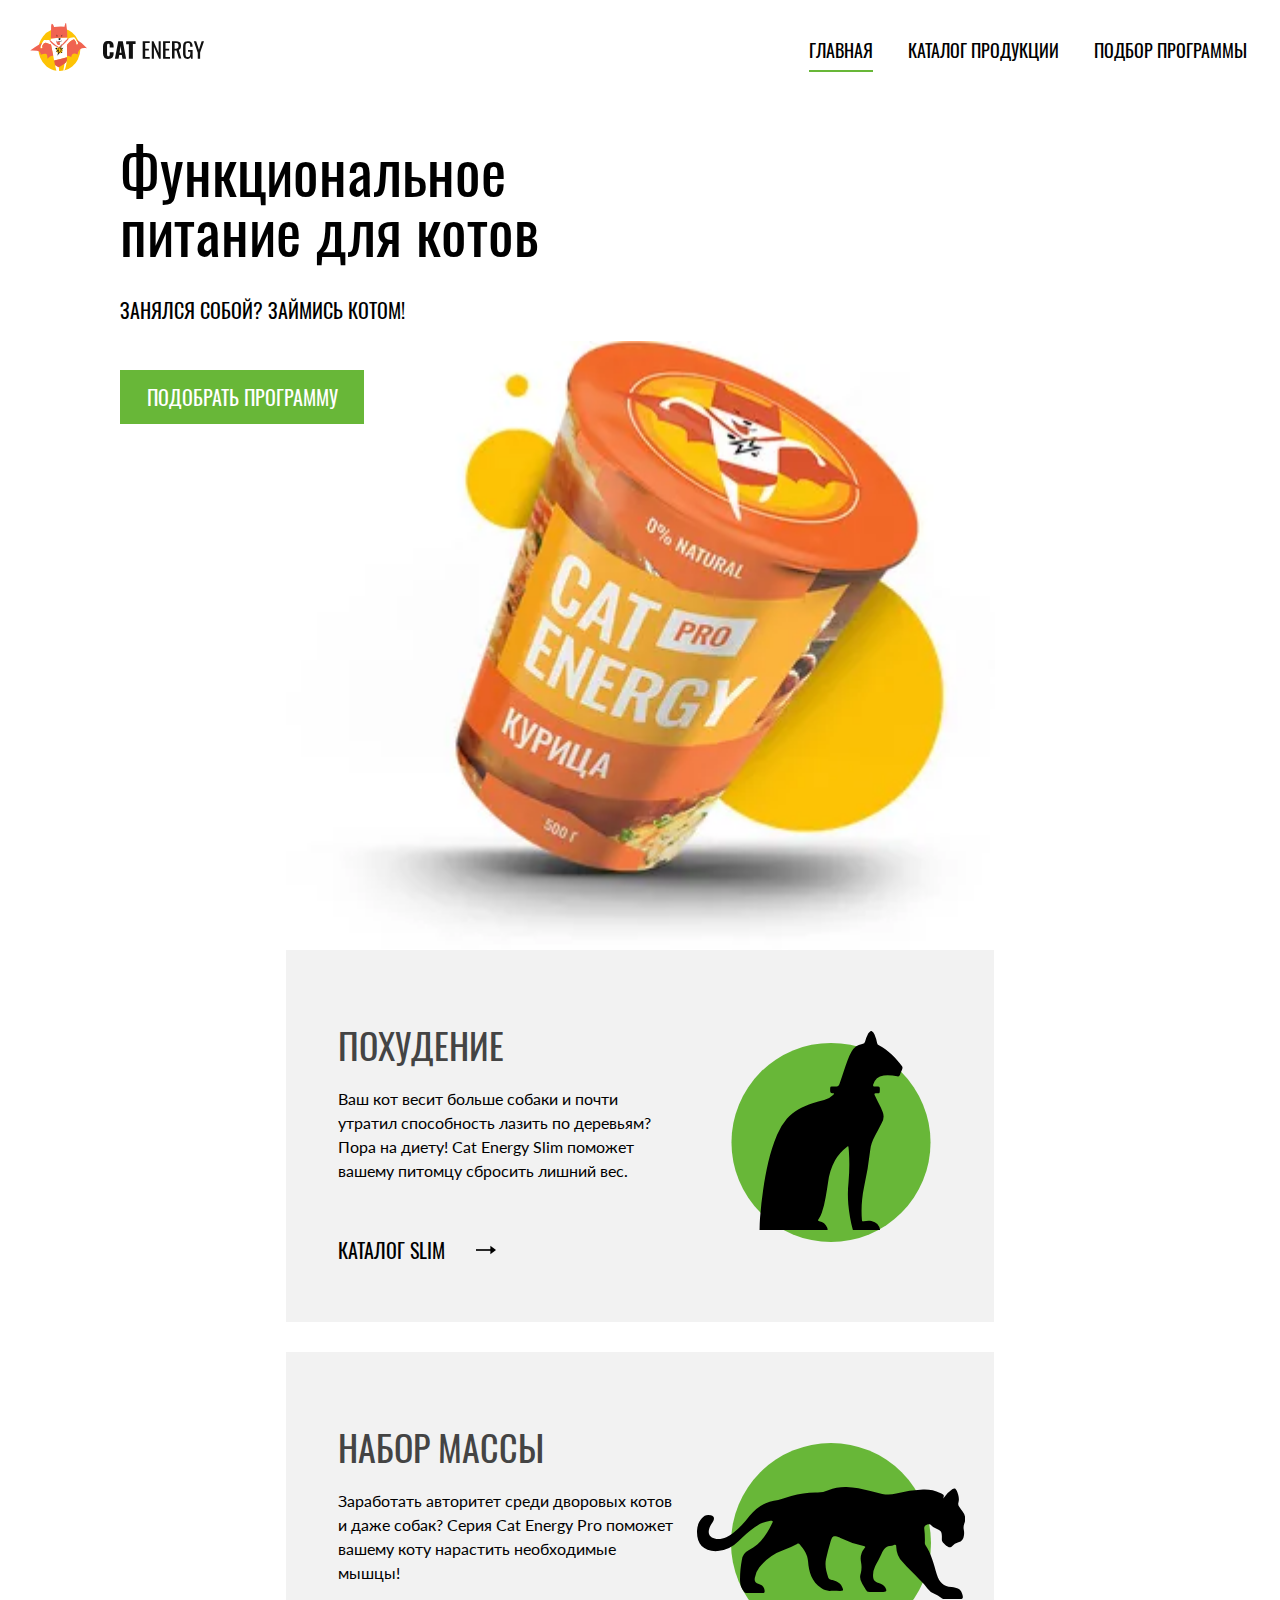
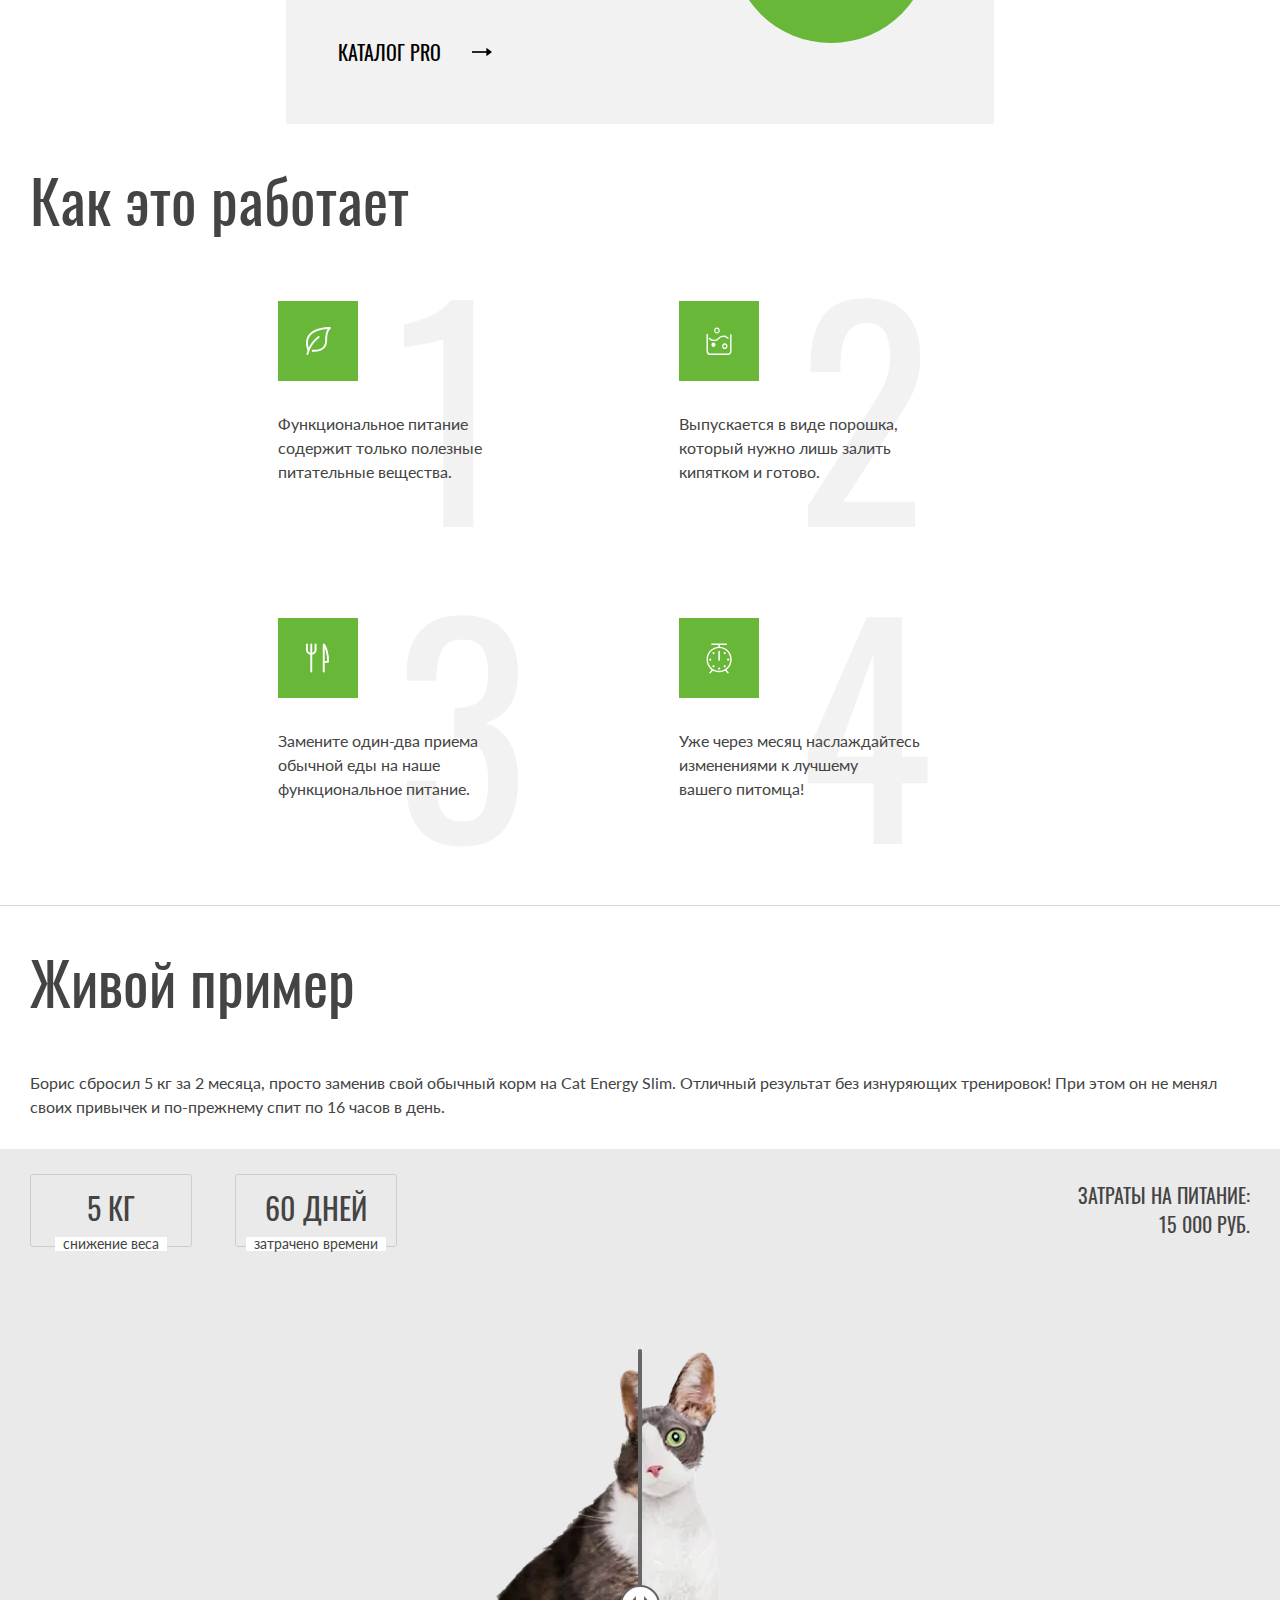
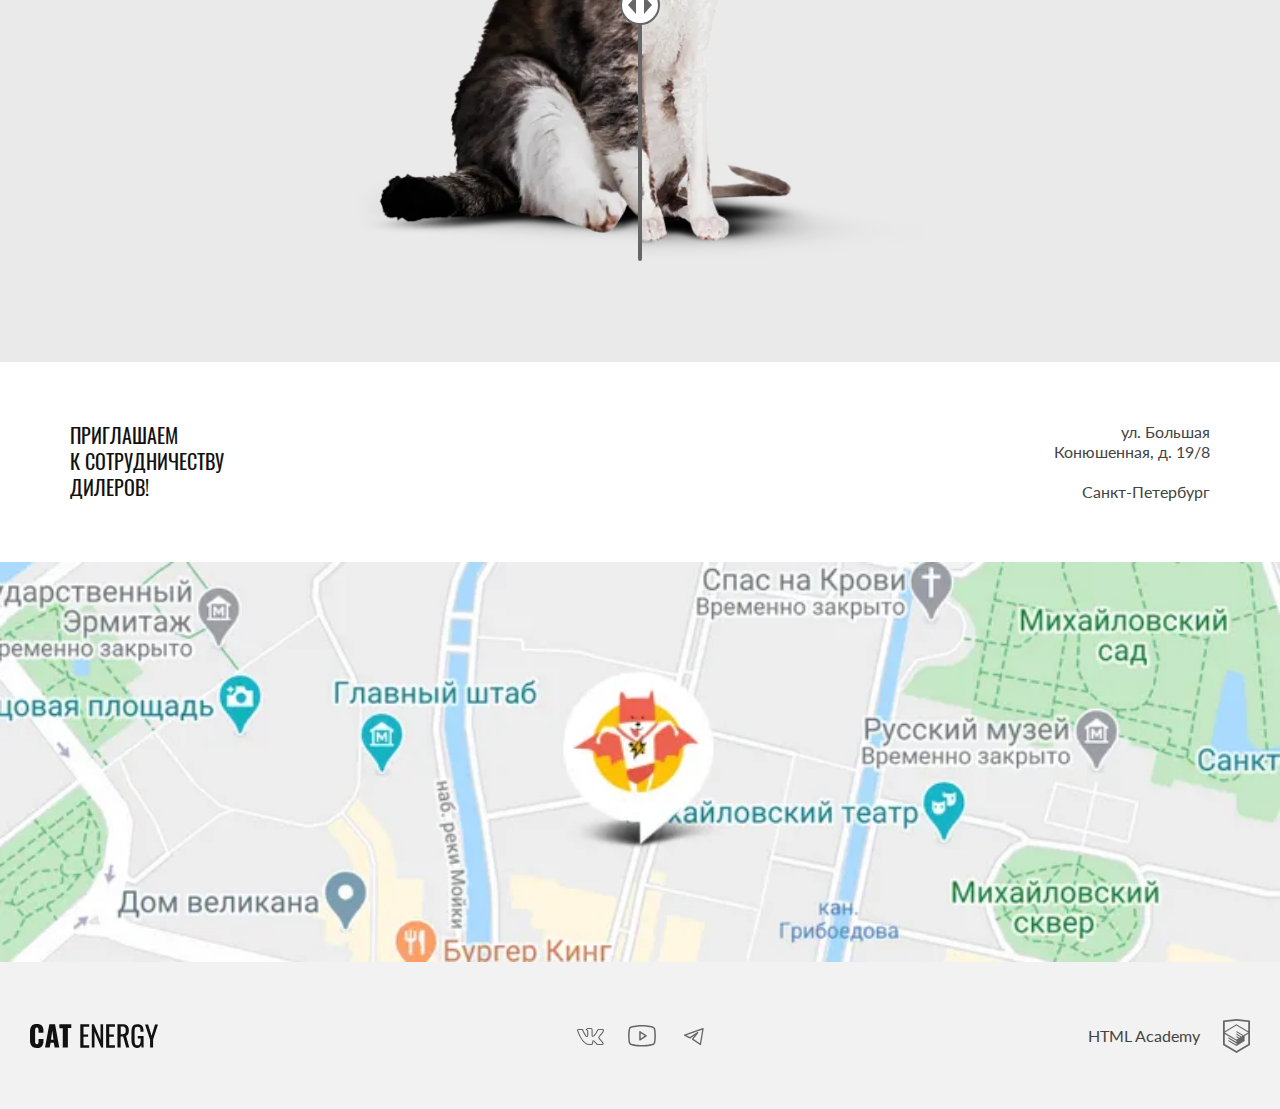
==== commit b84c58d4: "Deploying to gh-pages from @ katerinesme/2442495-cat-energy-31@3bb07f2c5ecda4005c8db7d46653c8b2c8683" ====
--- a/index.html
+++ b/index.html
@@ -1 +1 @@
-<!DOCTYPE html><html class="page" lang="ru"><head><meta charset="UTF-8"><title>Cat Energy: Главная</title><meta name="viewport" content="width=device-width,initial-scale=1"><link rel="stylesheet" href="styles/styles.css"><link rel="icon" href="favicon.ico"><link rel="icon" href="favicons/icon.svg" type="image/svg+xml"><link rel="apple-touch-icon" href="favicons/apple.png"><script src="scripts/index.js" defer="defer"></script></head><body class="page__body"><!-- Шапка --><div class="page__container"><header class="main-header"><div class="main-header__wrapper"><a class="main-header__logo logo" href="index.html"><picture><source media="(min-width: 1440px)" width="70" height="59" type="image/svg+xml" srcset="images/logo-desktop.svg"><source media="(min-width: 768px)" width="60" height="50" type="image/svg+xml" srcset="images/logo-tablet.svg"><img class="logo__logo-image" src="images/logo-mobile.svg" width="33" height="38" alt="Логотип сайта Cat Energy"></picture><img class="logo__logo-text logo__logo-text--header" src="images/logo-text.svg" width="101" height="20" alt="Cat Energy"></a><nav class="main-nav"><button class="main-nav__toggle" type="button"><span class="visually-hidden">Переключить навигацию</span></button><ul class="main-nav__list main-nav__list--closed"><li class="main-nav__item"><a class="main-nav__link main-nav__link--current" href="#">Главная</a></li><li class="main-nav__item"><a class="main-nav__link" href="catalog.html">Каталог продукции</a></li><li class="main-nav__item"><a class="main-nav__link" href="#">Подбор программы</a></li></ul></nav></div></header><!-- Главное содержание --><main class="main-container"><!-- Секция: Промо --><section class="promo"><h1 class="promo__title">Функциональное<br>питание для котов</h1><p class="promo__text">Занялся собой? Займись котом!</p><picture><source media="(min-width: 1440px)" width="552" height="499" type="image/png" srcset="images/index-can-desktop@1x.png, images/index-can-desktop@2x.png 2x"><source media="(min-width: 768px)" width="709" height="609" type="image/png" srcset="images/index-can-tablet@1x.png, images/index-can-tablet@2x.png 2x"><img class="promo__image" src="images/index-can-mobile@1x.png" width="280" height="270" srcset="images/index-can-desktop@2x.png" alt="Банка оранжевого цвета для питания котов, со вкусом курицы."></picture><a class="promo__link button button--primary" href="#">Подобрать программу</a></section><!-- Секция: типы программ питания --><section class="program"><div class="program__wrapper"><h2 class="visually-hidden">Программы питания для котов</h2><ul class="program__list"><li class="program__item program__item--slim"><h2 class="program__title">Похудение</h2><p class="program__description">Ваш кот весит больше собаки и почти утратил способность лазить по деревьям? Пора на диету! Cat Energy Slim поможет вашему питомцу сбросить лишний вес.</p><a class="program__link" href="#">Каталог Slim</a></li><li class="program__item program__item--pro"><h2 class="program__title program__title--pro">Набор массы</h2><p class="program__description">Заработать авторитет среди дворовых котов и даже собак? Серия Cat Energy Pro поможет вашему коту нарастить необходимые мышцы!</p><a class="program__link" href="#">Каталог Pro</a></li></ul></div></section><!-- Секция: функции работы питания --><section class="features"><h2 class="features__title">Как это работает</h2><ul class="features__list"><li class="features__item features__item--leaf"><p class="features__item-desc">Функциональное питание содержит только полезные питательные вещества.</p></li><li class="features__item features__item--powder"><p class="features__item-desc">Выпускается в виде порошка, который нужно лишь залить кипятком и готово.</p></li><li class="features__item features__item--table-set"><p class="features__item-desc">Замените один-два приема обычной еды на наше функциональное питание.</p></li><li class="features__item features__item--watch"><p class="features__item-desc">Уже через месяц наслаждайтесь изменениями к лучшему вашего питомца!</p></li></ul></section><!-- Секция: примеры --><section class="example"><h2 class="example__title">Живой пример</h2><div class="example__info"><p class="example__description">Борис сбросил 5 кг за 2 месяца, просто заменив свой обычный корм на Cat Energy Slim. Отличный результат без изнуряющих тренировок! При этом он не менял своих привычек и по-прежнему спит по 16 часов в день.</p><ul class="example__list"><li class="example__item"><p class="example__definition">5 кг</p><p class="example__meaning">снижение веса</p></li><li class="example__item"><p class="example__definition">60 дней</p><p class="example__meaning">затрачено времени</p></li></ul><p class="example__expenses">Затраты на питание: <span class="example__price">15 000 руб.</span></p></div><div class="example__slider slider"><span class="visually-hidden">Пример изменений кота Бориса</span><div class="slider__wrapper slider__wrapper--before"><picture><source media="(min-width: 768px)" width="560" height="512" type="image/png" srcset="images/cat-before@1x.png, images/cat-before@2x.png 2x"><img class="slider__img" src="images/cat-before-mobile@1x.png" srcset="images/cat-before-mobile@2x.png" width="280" height="256" alt="Кот Борис до перехода на Cat Energy"></picture></div><div class="slider__wrapper slider__wrapper--after"><picture><source media="(min-width: 768px)" width="560" height="512" type="image/png" srcset="images/cat-after@1x.png, images/cat-after@2x.png 2x"><img class="slider__img" src="images/cat-after-mobile@1x.png" srcset="images/cat-after-mobile@2x.png" width="280" height="256" alt="Кот Борис после перехода на Cat Energy"></picture></div></div></section><!-- Секция: контакты - адрес и карта --><section class="contacts"><div class="contacts__wrapper contacts__wrapper--map"><h2 class="contacts__title">Приглашаем<br>к сотрудничеству дилеров!</h2><address class="contacts__address">ул. Большая Конюшенная, д. 19/8 <span class="contacts__city">Санкт-Петербург</span></address></div><div class="map"><iframe class="map__body" src="https://www.google.com/maps/embed?pb=!1m18!1m12!1m3!1d1998.6037876728603!2d30.320472476648515!3d59.93871647491512!2m3!1f0!2f0!3f0!3m2!1i1024!2i768!4f13.1!3m3!1m2!1s0x4696310fca145cc1%3A0x42b32648d8238007!2z0JHQvtC70YzRiNCw0Y8g0JrQvtC90Y7RiNC10L3QvdCw0Y8g0YPQuy4sIDE5LzgsINCh0LDQvdC60YIt0J_QtdGC0LXRgNCx0YPRgNCzLCAxOTExODY!5e0!3m2!1sru!2sru!4v1712836382877!5m2!1sru!2sru" width="320" height="360" style="border:0;" allowfullscreen="" loading="lazy" referrerpolicy="no-referrer-when-downgrade"></iframe><span class="map__pin"></span></div></section></main><!-- Подвал сайта --><footer class="page-footer"><div class="page-footer__wrapper"><a class="page-footer__logo logo" href="#"><img class="logo__text logo__text--footer" src="images/logo-text.svg" width="128" height="24" alt="Cat Energy логотип"></a><ul class="page-footer__social social-list"><li class="social-list__item"><a class="social-list__link social-list__link--vk" href="https://vk.com/htmlacademy"><span class="visually-hidden">Вконтакте</span></a></li><li class="social-list__item"><a class="social-list__link social-list__link--youtube" href="https://www.youtube.com/user/htmlacademyru"><span class="visually-hidden">Youtube</span></a></li><li class="social-list__item"><a class="social-list__link social-list__link--tg" href="https://t.me/htmlacademy"><span class="visually-hidden">Телеграм</span></a></li></ul><a class="page-footer__author author-logo" href="https://htmlacademy.ru/"><span class="author-logo__text">HTML Academy</span> <span class="visually-hidden">Логотип компании разработчика сайта</span></a></div></footer></div></body></html>+<!DOCTYPE html><html class="page" lang="ru"><head><meta charset="UTF-8"><title>Cat Energy: Главная</title><meta name="viewport" content="width=device-width,initial-scale=1"><link rel="stylesheet" href="styles/styles.css"><link rel="icon" href="favicon.ico"><link rel="icon" href="favicons/icon.svg" type="image/svg+xml"><link rel="apple-touch-icon" href="favicons/apple.png"><link rel="preload" href="fonts/lato/Lato-Regular.woff2" as="font" type="font/woff" crossorigin="anonymous"><link rel="preload" href="fonts/oswald/oswaldregular.woff2" as="font" type="font/woff" crossorigin="anonymous"><script src="scripts/index.js" defer="defer"></script></head><body class="page__body"><!-- Шапка --><div class="page__container"><header class="main-header" data-test="header"><div class="main-header__wrapper"><a class="main-header__logo logo" href="index.html"><picture><source media="(min-width: 1440px)" width="70" height="59" type="image/svg+xml" srcset="images/logo-desktop.svg"><source media="(min-width: 768px)" width="60" height="50" type="image/svg+xml" srcset="images/logo-tablet.svg"><img class="logo__logo-image" src="images/logo-mobile.svg" width="33" height="38" alt="Логотип сайта Cat Energy"></picture><img class="logo__logo-text logo__logo-text--header" src="images/logo-text.svg" width="101" height="20" alt="Cat Energy"></a><nav class="main-nav main-nav--opened main-nav--closed"><button class="main-nav__toggle" type="button"><span class="visually-hidden">Переключить навигацию</span></button><ul class="main-nav__list main-nav__list--accent"><li class="main-nav__item"><a class="main-nav__link main-nav__link--current" href="#">Главная</a></li><li class="main-nav__item"><a class="main-nav__link" href="catalog.html">Каталог продукции</a></li><li class="main-nav__item"><a class="main-nav__link" href="#">Подбор программы</a></li></ul></nav></div></header><!-- Главное содержание --><main class="main-container"><!-- Секция: Промо --><section class="promo" data-test="hero"><div class="promo__wrapper"><h1 class="promo__title">Функциональное питание для котов</h1><p class="promo__text">Занялся собой? Займись котом!</p><picture><source type="image/webp" media="(min-width: 1440px)" width="552" height="499" srcset="images/index-can-desktop@1x.webp, images/index-can-desktop@2x.webp 2x"><source type="image/webp" media="(min-width: 768px)" width="709" height="609" srcset="images/index-can-tablet@1x.webp, images/index-can-tablet@2x.webp 2x"><source type="image/webp" srcset="images/index-can-mobile@1x.webp, images/index-can-mobile@2x.webp 2x"><source media="(min-width: 1440px)" width="552" height="499" type="image/png" srcset="images/index-can-desktop@1x.png, images/index-can-desktop@2x.png 2x"><source media="(min-width: 768px)" width="709" height="609" type="image/png" srcset="images/index-can-tablet@1x.png, images/index-can-tablet@2x.png 2x"><img class="promo__image" src="images/index-can-mobile@1x.png" width="280" height="270" srcset="images/index-can-mobile@2x.png 2x" alt="Банка оранжевого цвета для питания котов, со вкусом курицы."></picture><a class="promo__link button button--primary" href="#">Подобрать программу</a></div></section><!-- Секция: типы программ питания --><section class="program" data-test="programs"><div class="program__wrapper"><h2 class="visually-hidden">Программы питания для котов</h2><ul class="program__list"><li class="program__item program__item--slim"><h2 class="program__title">Похудение</h2><p class="program__description">Ваш кот весит больше собаки и почти утратил способность лазить по деревьям? Пора на диету! Cat Energy Slim поможет вашему питомцу сбросить лишний вес.</p><a class="program__link" href="#">Каталог Slim</a></li><li class="program__item program__item--pro"><h2 class="program__title program__title--pro">Набор массы</h2><p class="program__description">Заработать авторитет среди дворовых котов и даже собак? Серия Cat Energy Pro поможет вашему коту нарастить необходимые мышцы!</p><a class="program__link" href="#">Каталог Pro</a></li></ul></div></section><!-- Секция: функции работы питания --><section class="features" data-test="features"><div class="features__wrapper"><h2 class="features__title">Как это работает</h2><ul class="features__list"><li class="features__item features__item--leaf"><p class="features__item-desc">Функциональное питание содержит только полезные питательные вещества.</p></li><li class="features__item features__item--powder"><p class="features__item-desc">Выпускается в виде порошка, который нужно лишь залить кипятком и готово.</p></li><li class="features__item features__item--table-set"><p class="features__item-desc">Замените один-два приема обычной еды на наше функциональное питание.</p></li><li class="features__item features__item--watch"><p class="features__item-desc">Уже через месяц наслаждайтесь изменениями к лучшему вашего&nbsp;питомца!</p></li></ul></div></section><!-- Секция: примеры --><section class="example" data-test="proof"><div class="example__wrapper"><h2 class="example__title">Живой пример</h2><div class="example__info"><p class="example__description">Борис сбросил 5 кг за 2 месяца, просто заменив свой обычный корм на Cat Energy Slim. Отличный результат без&nbsp;изнуряющих тренировок! При этом он не менял своих привычек и по-прежнему спит по 16 часов в день.</p><ul class="example__list"><li class="example__item"><p class="example__definition">5 кг</p><p class="example__meaning">снижение веса</p></li><li class="example__item"><p class="example__definition">60 дней</p><p class="example__meaning">затрачено времени</p></li></ul><p class="example__expenses">Затраты на питание: <span class="example__price">15 000 руб.</span></p></div><div class="example__slider slider"><span class="visually-hidden">Пример изменений кота Бориса</span><picture><source type="image/webp" media="(min-width: 768px)" srcset="images/cat-before@1x.webp, images/cat-before@2x.webp 2x"><source type="image/webp" srcset="images/cat-before-mobile@1x.webp, images/cat-before-mobile@2x.webp 2x"><source media="(min-width: 768px)" width="560" height="512" type="image/png" srcset="images/cat-before@1x.png, images/cat-before@2x.png 2x"><img class="slider__img slider__img--before" src="images/cat-before-mobile@1x.png" width="280" height="256" srcset="images/cat-before-mobile@2x.png 2x" alt="Кот Борис до перехода на Cat Energy"></picture><div class="slider__curtain"><button class="slider__button" type="button"><span class="visually-hidden">Ползунок слайдера</span></button></div><picture><source type="image/webp" media="(min-width: 768px)" srcset="images/cat-after@1x.webp, images/cat-after@2x.webp 2x"><source type="image/webp" srcset="images/cat-after-mobile@1x.webp, images/cat-after-mobile@2x.webp 2x"><source media="(min-width: 768px)" width="560" height="512" type="image/png" srcset="images/cat-after@1x.png, images/cat-after@2x.png 2x"><img class="slider__img slider__img--after" src="images/cat-after-mobile@1x.png" width="280" height="256" srcset="images/cat-after-mobile@2x.png 2x" alt="Кот Борис после перехода на Cat Energy"></picture></div></div></section><!-- Секция: контакты - адрес и карта --><section class="contacts" data-test="contacts"><div class="contacts__wrapper contacts__wrapper--map"><h2 class="contacts__title">Приглашаем<br>к сотрудничеству дилеров!</h2><address class="contacts__address">ул. Большая Конюшенная, д. 19/8 <span class="contacts__city">Санкт-Петербург</span></address></div><div class="map"><iframe class="map__body" src="https://www.google.com/maps/embed?pb=!1m18!1m12!1m3!1d1998.6037876728603!2d30.320472476648515!3d59.93871647491512!2m3!1f0!2f0!3f0!3m2!1i1024!2i768!4f13.1!3m3!1m2!1s0x4696310fca145cc1%3A0x42b32648d8238007!2z0JHQvtC70YzRiNCw0Y8g0JrQvtC90Y7RiNC10L3QvdCw0Y8g0YPQuy4sIDE5LzgsINCh0LDQvdC60YIt0J_QtdGC0LXRgNCx0YPRgNCzLCAxOTExODY!5e0!3m2!1sru!2sru!4v1712836382877!5m2!1sru!2sru" width="320" height="360" style="border:0;" allowfullscreen="" loading="lazy" referrerpolicy="no-referrer-when-downgrade"></iframe></div></section></main><!-- Подвал сайта --><footer class="page-footer" data-test="footer"><div class="page-footer__wrapper"><a class="page-footer__logo logo" href="#"><img class="logo__text logo__text--footer" src="images/logo-text.svg" width="128" height="24" alt="Cat Energy логотип"></a><ul class="page-footer__social social-list"><li class="social-list__item"><a class="social-list__link social-list__link--vk" href="https://vk.com/htmlacademy"><span class="visually-hidden">Вконтакте</span></a></li><li class="social-list__item"><a class="social-list__link social-list__link--youtube" href="https://www.youtube.com/user/htmlacademyru"><span class="visually-hidden">Youtube</span></a></li><li class="social-list__item"><a class="social-list__link social-list__link--tg" href="https://t.me/htmlacademy"><span class="visually-hidden">Телеграм</span></a></li></ul><a class="page-footer__author author-logo" href="https://htmlacademy.ru/"><span class="author-logo__text">HTML Academy</span> <span class="visually-hidden">Логотип компании разработчика сайта</span></a></div></footer></div><script src="script.js"></script></body></html>--- a/styles/styles.css
+++ b/styles/styles.css
@@ -1 +1 @@
-@font-face{font-family:Lato;font-weight:400;font-style:normal;src:url(../fonts/lato/Lato-Regular.woff2)format("woff2");font-display:swap}@font-face{font-family:Oswald;font-weight:400;font-style:normal;src:url(../fonts/oswald/oswaldregular.woff2)format("woff2");font-display:swap}*,:after,:before{box-sizing:border-box}img{object-fit:contain;max-width:100%}.visually-hidden{clip:rect(0 0 0 0);border:0;width:1px;height:1px;margin:-1px;padding:0;position:absolute;overflow:hidden}.page{height:100vh}.page__body{color:#444;background-color:#fff;margin:0 auto;font-family:Lato,Arial,sans-serif;font-size:14px;line-height:18px}@media (width>=768px){.page__body{max-width:2000px;font-size:16px;line-height:24px}}.page__container{flex-direction:column;min-width:320px;min-height:100vh;margin:0 auto;display:flex}.main-header__wrapper{flex-wrap:wrap;justify-content:space-between;align-items:center;margin-bottom:27px;margin-left:auto;margin-right:auto;padding:13px 21px 11px 20px;display:flex}@media (width>=768px){.main-header__wrapper{margin-bottom:65px;padding:25px 33px 0 30px}}@media (width>=1440px){.main-header__wrapper{margin-bottom:74px;padding:55px 110px 0}}.main-header__wrapper--secondary{border-bottom:1px solid #d9d9d9}@media (width>=768px){.main-header__wrapper--secondary{border-bottom:0}}.main-header__logo{align-items:center;gap:56px;display:flex}@media (width>=768px){.main-header__logo{gap:16px;width:174px;height:50px}}@media (width>=1440px){.main-header__logo{gap:14px}}.logo{text-decoration:none}.logo:hover,.logo:focus{opacity:.8}.logo:active{opacity:.6}.logo__text{margin:0}.main-nav{flex-wrap:wrap;display:flex}.main-nav__toggle{background-color:#0000;background-image:url(../icons/stack.svg#icon-burger-menu);border:none;width:24px;height:24px}@media (width>=768px){.main-nav__toggle{display:none}}.main-nav__list{margin:0;padding:0;list-style:none;display:none}@media (width>=768px){.main-nav__list{flex-wrap:wrap;gap:20px 33px;max-width:470px;margin-left:auto;display:flex}}@media (width>=1440px){.main-nav__list{max-width:520px}}.main-nav__link{text-transform:uppercase;color:#000;padding-top:10px;padding-bottom:10px;font-family:Oswald,Arial,sans-serif;font-size:20px;line-height:20px;text-decoration:none;display:block;position:relative}@media (width>=768px){.main-nav__link{font-size:18px;line-height:24px}}@media (width>=1440px){.main-nav__link{font-size:20px;line-height:30px}}.main-nav__link:hover,.main-nav__link:focus{opacity:.6}.main-nav__link:active{opacity:.3}.main-nav__link--current:after{content:"";background-color:#68b738;width:100%;height:2px;position:absolute;bottom:0;left:0}.promo{background-color:#68b738;background-image:linear-gradient(#68b738d9,#68b738d9),url(../images/index-background-mobile@1x.jpg);background-repeat:repeat,no-repeat;background-size:100%;padding-top:27px;padding-left:20px;padding-right:20px}.promo__title{color:#fff;text-transform:uppercase;text-align:center;margin:0;font-family:Oswald,Arial,sans-serif;font-size:36px;font-weight:400;line-height:36px}.promo__text{color:#fff;text-transform:uppercase;text-align:center;font-family:Oswald,Arial,sans-serif;font-size:14px;line-height:14px}.promo__image{margin:0 auto 3px;display:block}.promo__link{text-align:center;color:#000;font-family:Oswald,Arial,sans-serif;font-size:16px;line-height:20px;text-decoration:none}.button{cursor:pointer;text-transform:uppercase;text-align:center;border:none;width:100%;padding:10px 15px;font-family:Oswald,Arial,sans-serif;text-decoration:none;display:inline-block}.button--primary{color:#fff;background-color:#68b738;font-family:Oswald,Arial,sans-serif}.button--primary:hover,.button--primary:focus{background-color:#5eaa2f}.button--primary:active{color:#ffffff4d}.button--secondary{color:#444;background-color:#f2f2f2}.button--secondary:hover,.button--secondary:focus,.button--secondary:active{background-color:#ebebeb}.program__wrapper{padding:20px}@media (width>=768px){.program__wrapper{padding:0 30px 45px}}@media (width>=1440px){.program__wrapper{padding:82px 110px 71px}}.program__list{flex-direction:column;justify-content:center;align-items:center;gap:20px;margin:0;padding:0;list-style-type:none;display:flex}@media (width>=768px){.program__list{gap:30px}}@media (width>=1440px){.program__list{flex-flow:wrap;gap:80px}}.program__item{color:#444;background-color:#f2f2f2;flex-direction:column;min-height:266px;padding:30px 33px 22px 20px;display:grid;position:relative}@media (width>=768px){.program__item{grid-template-columns:340px;width:708px;min-height:372px;padding:77px 63px 53px 52px}}@media (width>=1440px){.program__item{grid-template-columns:1fr;width:570px;padding:77px 61px 55px 52px}}.program__item:before{content:"";background-repeat:no-repeat;background-size:contain;height:50px;position:absolute}.program__item--slim:before{background-image:url(../icons/stack.svg#icon-cat-slim);width:50px;margin-right:20px;top:21px;left:20px}@media (width>=768px){.program__item--slim:before{width:200px;height:211px;top:81px;left:445px}}@media (width>=1440px){.program__item--slim:before{width:100px;height:106px;top:41px;left:52px}}.program__item--pro:before{background-image:url(../icons/stack.svg#icon-cat-sport);width:67px;margin-right:11px;top:24px;left:13px}@media (width>=768px){.program__item--pro:before{width:268px;height:200px;top:91px;left:411px}}@media (width>=1440px){.program__item--pro:before{width:134px;height:100px;top:47px;left:33px}}.program__title{text-transform:uppercase;margin-top:0;margin-bottom:29px;padding-left:70px;font-family:Oswald,Arial,sans-serif;font-size:24px;font-weight:400;line-height:37px}@media (width>=768px){.program__title{margin-bottom:24px;padding-left:0;font-size:36px;line-height:36px}}@media (width>=1440px){.program__title{margin-bottom:73px;padding-left:214px}}.program__title--pro{padding-left:78px}@media (width>=768px){.program__title--pro{padding-left:0}}@media (width>=1440px){.program__title--pro{margin-bottom:73px;padding-left:214px}}.program__description{margin-top:0;margin-bottom:42px;position:relative}@media (width>=768px){.program__description{color:#000;margin-bottom:52px}}@media (width>=1440px){.program__description{margin-bottom:27px}}.program__link{text-transform:uppercase;color:#000;flex-wrap:wrap;align-items:center;gap:15px;margin-top:auto;font-family:Oswald,Arial,sans-serif;font-size:16px;line-height:16px;text-decoration:none;display:flex}@media (width>=768px){.program__link{gap:25px;font-size:20px;line-height:30px}}.program__link:after{content:"";background-color:#000;width:32px;height:10px;-webkit-mask-image:url(../icons/stack.svg#icon-arrow);mask-image:url(../icons/stack.svg#icon-arrow);-webkit-mask-size:contain;mask-size:contain;-webkit-mask-repeat:no-repeat;mask-repeat:no-repeat}.program__link:hover:after,.program__link:focus:after{background-color:#68b738}.program__link:active{opacity:.3}.features{padding-bottom:49px;padding-left:20px;padding-right:20px}@media (width>=768px){.features{border-bottom:1px solid #d9d9d9;padding-bottom:47px;padding-left:30px;padding-right:105px}}@media (width>=1440px){.features{border-bottom:none;padding-bottom:69px;padding-left:110px;padding-right:106px}}.features__title{margin-top:0;margin-bottom:40px;font-family:Oswald,Arial,sans-serif;font-size:36px;font-weight:400;line-height:40px}@media (width>=768px){.features__title{margin-bottom:32px;font-size:60px;line-height:60px}}.features__list{flex-direction:column;gap:20px;margin:0;padding:0;list-style:none;display:flex}@media (width>=768px){.features__list{counter-reset:list 0;flex-flow:wrap;justify-content:space-between;align-items:flex-start;row-gap:37px}}.features__item{color:#444;grid-template-columns:60px 1fr;align-items:center;gap:20px;display:grid;position:relative}@media (width>=768px){.features__item{grid-template-columns:249px;gap:31px}}.features__item:before{content:"";background-color:#68b738;background-position:50%;background-repeat:no-repeat;width:60px;height:60px}@media (width>=768px){.features__item:before{width:80px;height:80px;margin-top:40px}}.features__item--leaf:before{background-image:url(../icons/stack.svg#icon-leaf);background-size:30px 32px}.features__item--powder:before{background-image:url(../icons/stack.svg#icon-powder);background-size:26px 29px}.features__item--table-set:before{background-image:url(../icons/stack.svg#icon-table-set);background-size:25px 30px}.features__item--watch:before{background-image:url(../icons/stack.svg#icon-watch);background-size:26px 31px}@media (width>=768px){.features__item:after{counter-increment:list;content:counter(list);color:#f2f2f2;z-index:-1;font-family:Oswald,Arial,sans-serif;font-size:280px;line-height:280px;position:absolute;top:0;right:0}.features__item-desc{margin-top:0;margin-bottom:57px;font-size:16px;line-height:24px}}.example{background-color:#eaeaea;padding:25px 20px 40px}@media (width>=768px){.example{background-image:linear-gradient(#fff 61% 61%,#eaeaea 61%);padding:45px 30px 101px}}@media (width>=1440px){.example{padding:0 110px 75px}}.example__title{margin:0 0 40px;font-family:Oswald,Arial,sans-serif;font-size:36px;font-weight:400;line-height:40px}@media (width>=768px){.example__title{margin-bottom:60px;font-size:60px;line-height:60px}}@media (width>=1440px){.example__title{margin-bottom:146px}}@media (width>=768px){.example__info{grid-template-columns:367px 1fr;display:grid}}.example__description{color:#444;margin-top:0;margin-bottom:20px}@media (width>=768px){.example__description{grid-column:1/-1;margin-bottom:55px}}@media (width>=1440px){.example__description{margin-bottom:69px}}.example__list{flex-wrap:wrap;justify-content:center;gap:32px;margin:0 0 34px;padding:0;list-style:none;display:flex}@media (width>=768px){.example__list{gap:43px}}@media (width>=1440px){.example__list{gap:42px}}.example__item{text-align:center;border:1px solid #cdcdcd;border-radius:3px;flex-direction:column;align-items:center;width:124px;min-height:56px;padding:5px 10px;display:flex}@media (width>=768px){.example__item{width:162px;min-height:72px}}.example__definition{text-transform:uppercase;margin:9px 0 8px;font-family:Oswald,Arial,sans-serif;font-size:24px;line-height:24px}@media (width>=768px){.example__definition{margin-bottom:11px;font-size:30px;line-height:37px}}.example__meaning{text-align:center;background-color:#eaeaea;width:77px;margin:auto 0 -20px;font-size:12px;line-height:12px}@media (width>=768px){.example__meaning{background-color:#fff;width:125px;margin:auto 0 -10px;font-size:14px;line-height:14px}}.example__expenses{text-transform:uppercase;text-align:center;margin:0 0 20px;font-family:Oswald,Arial,sans-serif;font-size:14px;line-height:20px}@media (width>=768px){.example__expenses{flex-direction:column;grid-column:2;align-items:flex-end;font-size:20px;display:flex}}.example__slider{display:flex}.contacts{position:relative}.contacts__wrapper{flex-wrap:wrap;justify-content:space-between;padding:26px 20px;display:flex}@media (width>=768px){.contacts__wrapper{padding:60px 70px}}@media (width>=1440px){.contacts__wrapper{background-color:#fff;width:565px;min-height:199px;padding:60px 78px 60px 80px;position:absolute;top:95px;left:110px}}.contacts__title{text-transform:uppercase;color:#111;width:140px;margin:0;font-family:Oswald,Arial,sans-serif;font-size:16px;font-weight:400;line-height:20px}@media (width>=768px){.contacts__title{width:163px;font-size:20px;line-height:26px}}.contacts__address{color:#444;text-align:right;width:140px;font-style:normal;line-height:20px}@media (width>=768px){.contacts__address{flex-direction:column;width:157px;min-height:80px;display:flex}.contacts__city{margin-top:auto}}.contacts--catalog{background-color:#f2f2f2}.map{background-image:url(../images/map-mobile@1x.png);background-repeat:no-repeat;background-size:cover;min-height:362px}@media (resolution>=2dppx){.map{background-image:url(../images/map-mobile@2x.png)}}@media (width>=768px){.map{background-image:url(../images/map-tablet@1x.png);min-height:400px}}@media (width>=768px) and (resolution>=2dppx){.map{background-image:url(../images/map-tablet@2x.png)}}@media (width>=1440px){.map{background-image:url(../images/map-desktop@1x.png)}}@media (width>=1440px) and (resolution>=2dppx){.map{background-image:url(../images/map-desktop@2x.png)}}.map__body{border:0;width:100%;display:block}.page-footer{background-color:#f2f2f2;flex-shrink:0;margin-top:auto}.page-footer__wrapper{flex-direction:column;gap:40px;padding:40px 20px;display:flex}@media (width>=768px){.page-footer__wrapper{flex-flow:wrap;padding:55px 30px}}.page-footer__social{flex-wrap:wrap;align-self:center;align-items:center;gap:24px;margin:0;padding:0;display:flex}@media (width>=768px){.page-footer__social{max-width:288px;margin-right:auto}}.page-footer__logo{align-self:center;width:128px;margin-bottom:0}@media (width>=768px){.page-footer__logo{margin-right:auto}}.social-list{list-style-type:none}.social-list__link{color:inherit;text-decoration:none;display:block}.social-list__link:before{content:"";display:inherit;background-color:#666;width:28px;height:22px;-webkit-mask-position:50%;mask-position:50%;-webkit-mask-repeat:no-repeat;mask-repeat:no-repeat}.social-list__link--vk:before{-webkit-mask-image:url(../icons/stack.svg#icon-vk);mask-image:url(../icons/stack.svg#icon-vk)}.social-list__link--youtube:before{-webkit-mask-image:url(../icons/stack.svg#icon-youtube);mask-image:url(../icons/stack.svg#icon-youtube)}.social-list__link--tg:before{-webkit-mask-image:url(../icons/stack.svg#icon-tg);mask-image:url(../icons/stack.svg#icon-tg)}.social-list__link:hover:before,.social-list__link:focus:before{background-color:#68b738}.social-list__link:active:before{opacity:.3}.author-logo{color:#444;font-size:16px;line-height:20px;text-decoration:none}.author-logo__text{flex-wrap:wrap;justify-content:space-between;align-items:center;display:flex}@media (width>=768px){.author-logo__text{gap:23px}}.author-logo__text:after{content:"";display:inherit;background-color:#666;width:27px;height:34px;-webkit-mask-image:url(../icons/stack.svg#icon-html-logo);mask-image:url(../icons/stack.svg#icon-html-logo);-webkit-mask-position:50%;mask-position:50%;-webkit-mask-repeat:no-repeat;mask-repeat:no-repeat}.author-logo__text:hover:after,.author-logo__text:focus:after{background-color:#68b738}.author-logo__text:active{opacity:.3}.catalog__wrapper{margin:0 auto}@media (width>=768px){.catalog__wrapper{padding:0 30px 74px}}@media (width>=1440px){.catalog__wrapper{padding:0 110px 71px}}.catalog__title{margin:0 20px 40px;font-family:Oswald,Arial,sans-serif;font-size:36px;font-weight:400;line-height:36px}@media (width>=768px){.catalog__title{margin-bottom:84px;margin-left:0;font-size:60px;line-height:60px}}.catalog__list{margin:0;padding:0;list-style:none}@media (width>=768px){.catalog__list{flex-wrap:wrap;justify-content:center;gap:60px;display:flex}}@media (width>=1440px){.catalog__list{gap:80px}}.catalog__item{border-bottom:1px solid #ebebeb;flex-wrap:wrap;justify-content:space-around;padding:20px 20px 25px;display:flex}@media (width>=768px){.catalog__item{background-image:linear-gradient(#fff 16% 16%,#f2f2f2 16%);border-bottom:none;flex-direction:column;justify-content:stretch;align-items:center;width:324px;min-height:511px;padding:10px 37px 40px}}@media (width>=1440px){.catalog__item{width:245px;padding:0 38px 40px}}.catalog__item--show-more{flex-direction:column;align-items:center}.catalog__item:first-child{border-top:1px solid #ebebeb}@media (width>=768px){.catalog__item:first-child{border-top:0}}.catalog__image-wrapper{justify-content:center;align-items:center;width:140px;display:grid}@media (width>=768px){.catalog__image-wrapper{width:200px;height:210px;margin-bottom:22px}}@media (width>=1440px){.catalog__image-wrapper{width:169px;margin-bottom:12px}}.catalog__card-info-wrapper{width:140px}@media (width>=768px){.catalog__card-info-wrapper{flex-direction:column;align-items:center;width:100%;display:flex}}.catalog__photo-link{cursor:pointer;display:block}.catalog__photo-link:hover{opacity:.6}.catalog__title-link{color:#222;text-transform:uppercase;width:76px;font-family:Oswald,Arial,sans-serif;text-decoration:none;display:block}@media (width>=768px){.catalog__title-link{width:135px;margin-bottom:21px}}@media (width>=1440px){.catalog__title-link{width:140px;margin-bottom:24px}}.catalog__title-link:hover,.catalog__title-link:focus{opacity:.6}.catalog__title-link:active{opacity:.3}.catalog__item--show-more .catalog__title-link{width:-moz-fit-content;width:fit-content}.catalog__item--show-more .catalog__card-title{margin-bottom:8px}.catalog__item--show-more .catalog__title-link:before{content:"";display:inherit;background-color:#d9d9d9;width:30px;height:30px;margin:5px auto 23px;-webkit-mask-image:url(../icons/stack.svg#icon-plus);mask-image:url(../icons/stack.svg#icon-plus);-webkit-mask-position:50%;mask-position:50%;-webkit-mask-size:contain;mask-size:contain;-webkit-mask-repeat:no-repeat;mask-repeat:no-repeat}.catalog__card-title{margin-top:0;margin-bottom:14px;font-size:16px;font-weight:400;line-height:20px}@media (width>=768px){.catalog__card-title{text-align:center;margin-bottom:0;font-size:20px;line-height:24px}}.catalog__table{border-collapse:collapse;color:#444;width:100%;font-size:12px;line-height:16px}@media (width>=768px){.catalog__table{margin-bottom:32px;font-size:16px;line-height:20px}.catalog__table-body{flex-direction:column;gap:10px;display:flex}}.catalog__table-row{justify-content:space-between;display:flex}@media (width>=768px){.catalog__table-row{border-bottom:1px solid #cdcdcd}}.catalog__link{margin-top:17px;font-size:16px;line-height:20px}@media (width>=768px){.catalog__link{margin-top:auto}}.catalog__text{margin-top:0;margin-bottom:4px}.extra-products__wrapper{margin:0 auto;padding-top:25px;padding-left:20px;padding-right:20px}.extra-products__table{width:100%;margin-bottom:54px}.extra-products__bonus{background-image:linear-gradient(#68b738d9,#68b738d9),url(../images/bonus-background-mobile@1x.jpg);background-repeat:no-repeat;background-size:cover;flex-direction:column;justify-content:center;align-items:center;min-height:290px;padding-left:58px;padding-right:61px;display:flex}.extra-products__text{color:#fff;text-align:center;font-size:16px;line-height:20px}.extra-products__text:before{content:"";display:inherit;background-image:url(../icons/stack.svg#icon-gift);background-repeat:no-repeat;width:78px;height:80px;margin:0 auto 48px}.product-table__title{text-align:left;margin:0 0 35px;font-family:Oswald,Arial,sans-serif;font-size:24px;font-weight:400;line-height:24px}.product-table__row{grid-template-columns:1fr 1fr;display:grid}.product-table__item-title{color:#222;text-transform:uppercase;grid-column:1/-1;font-family:Oswald,Arial,sans-serif}.product-table__item{line-height:14px}.product-table__item-action{grid-column:1/-1}.product-table__link{width:100%}.subscribe-promotion__wrapper{padding:40px 20px}.subscribe-promotion__title{margin:0 0 32px;font-family:Oswald,Arial,sans-serif;font-size:24px;font-weight:400;line-height:24px}.subscribe-promotion__desc{text-align:center;margin-bottom:24px;font-family:Oswald,Arial,sans-serif;font-size:16px;line-height:24px}.form__field{color:#444;text-transform:uppercase;background-color:#fff;border:1px solid #f2f2f2;width:100%;margin-bottom:16px;padding:13px;font-family:Oswald,Arial,sans-serif;font-size:20px;line-height:30px}.form__button{min-height:56px;font-size:20px;line-height:26px}+@font-face{font-family:Lato;font-weight:400;font-style:normal;src:url(../fonts/lato/Lato-Regular.woff2)format("woff2");font-display:swap}@font-face{font-family:Oswald;font-weight:400;font-style:normal;src:url(../fonts/oswald/oswaldregular.woff2)format("woff2");font-display:swap}*,:after,:before{box-sizing:border-box}img{object-fit:contain;max-width:100%}.visually-hidden{clip:rect(0 0 0 0);border:0;width:1px;height:1px;margin:-1px;padding:0;position:absolute;overflow:hidden}.page{height:100vh}.page__body{color:#444;background-color:#fff;margin:0 auto;font-family:Lato,Arial,sans-serif;font-size:14px;line-height:18px}@media (width>=768px){.page__body{font-size:16px;line-height:24px}}.page__container{flex-direction:column;min-width:320px;min-height:100vh;margin:0 auto;display:flex}.main-header__wrapper{flex-wrap:wrap;justify-content:space-between;align-items:center;margin-left:auto;margin-right:auto;padding:13px 21px 0 20px;display:flex;position:relative}@media (width>=768px){.main-header__wrapper{padding:25px 33px 0 30px}}@media (width>=1440px){.main-header__wrapper{max-width:1920px;padding:55px 110px 0}}.main-header__wrapper--secondary{border-bottom:1px solid #d9d9d9;margin-bottom:26px}@media (width>=768px){.main-header__wrapper--secondary{border-bottom:0;margin-bottom:65px}}@media (width>=1440px){.main-header__wrapper--secondary{margin-bottom:74px}}.main-header__logo{align-items:center;gap:56px;width:100%;margin-bottom:10px;display:flex}@media (width>=768px){.main-header__logo{gap:16px;width:174px;height:50px;margin-bottom:0}}@media (width>=1440px){.main-header__logo{gap:14px;width:202px;height:59px}}.logo{text-decoration:none}.logo:hover{opacity:.8}.logo:focus{border-radius:3px;outline:3px solid #000}.logo:active,.logofocus{opacity:.6}.logo__text{margin:0;display:block}.logo__logo-text--header{display:block}@media (width>=1440px){.logo__logo-text--header{width:118px;height:22px}}.main-nav__toggle{background-color:#0000;border:none;display:block;position:absolute}@media (width>=768px){.main-nav__toggle{display:none}}@media (width<768px){.main-nav--opened{text-align:center;width:100%;display:block}.main-nav--opened .main-nav__link{border-top:1px solid #d9d9d9;margin-left:-20px;margin-right:-20px;padding:22px 20px 24px}}.main-nav--opened .main-nav__toggle{background-image:url(../icons/stack.svg#icon-close);width:18px;height:18px;top:22px;right:20px}@media (width<768px){.main-nav--closed .main-nav__list{display:none}}.main-nav--closed .main-nav__toggle{background-image:url(../icons/stack.svg#icon-burger-menu);width:24px;height:24px;top:20px;right:21px}.main-nav__list{margin:0;padding:0;list-style:none}@media (width>=768px){.main-nav__list{flex-wrap:wrap;gap:20px 35px;max-width:470px;margin-left:auto;display:flex}}@media (width>=1440px){.main-nav__list{max-width:520px}}.main-nav__link{text-transform:uppercase;color:#000;padding-top:10px;padding-bottom:10px;font-family:Oswald,Arial,sans-serif;font-size:20px;line-height:20px;text-decoration:none;display:block;position:relative}@media (width>=768px){.main-nav__link{font-size:18px;line-height:24px}}@media (width>=1440px){.main-nav__link{padding-top:11px;padding-bottom:8px;font-size:20px;line-height:30px}.main-nav__list--accent .main-nav__link{color:#fff;padding-top:16px;padding-bottom:8px;font-size:20px;line-height:30px}}.main-nav__link:hover,.main-nav__link:focus{opacity:.6}.main-nav__link:active{opacity:.3}@media (width>=768px){.main-nav__link--current:after{content:"";background-color:#68b738;width:100%;height:2px;position:absolute;bottom:0;left:0}}@media (width>=1440px){.main-nav__list--accent .main-nav__link--current:after{background-color:#fff}}.promo__wrapper{background-image:-webkit-linear-gradient(#68b738d9 63%,#fff 63%),-webkit-image-set(url(../images/index-background-mobile@2x.webp) 2x type("image/webp"),url(../images/index-background-mobile@1x.webp) 1x type("image/webp"),url(../images/index-background-mobile@2x.jpg) 2x,url(../images/index-background-mobile@1x.jpg) 1x),-webkit-linear-gradient(90deg,#504f54 50%,#444348 50%);background-image:linear-gradient(#68b738d9 63%,#fff 63%),image-set("../images/index-background-mobile@2x.webp" 2x type("image/webp"),"../images/index-background-mobile@1x.webp" 1x type("image/webp"),"../images/index-background-mobile@2x.jpg" 2x,"../images/index-background-mobile@1x.jpg" 1x),linear-gradient(90deg,#504f54 50%,#444348 50%);background-position:top;background-repeat:no-repeat,no-repeat,no-repeat;background-size:auto;flex-direction:column;align-items:center;margin:0 auto;padding-top:27px;padding-left:20px;padding-right:20px;display:flex}@media (width>=768px){.promo__wrapper{background-image:none;grid-template-rows:repeat(3,min-content);grid-template-columns:1fr;padding-top:65px;padding-left:30px;padding-right:29px;display:grid}}@media (width>=1440px){.promo__wrapper{grid-template-columns:225px 1fr 1fr 1fr;max-width:1920px;padding:29px 110px 52px}.promo:before{content:"";z-index:-1;background-image:-webkit-linear-gradient(#68b738d9,#68b738d9),-webkit-image-set(url(../images/index-background-desktop@2x.webp) 2x type("image/webp"),url(../images/index-background-desktop@1x.webp) 1x type("image/webp"),url(../images/index-background-desktop@2x.jpg) 2x,url(../images/index-background-desktop@1x.jpg) 1x),-webkit-linear-gradient(90deg,#403f45,#403f45);background-image:linear-gradient(#68b738d9,#68b738d9),image-set("../images/index-background-desktop@2x.webp" 2x type("image/webp"),"../images/index-background-desktop@1x.webp" 1x type("image/webp"),"../images/index-background-desktop@2x.jpg" 2x,"../images/index-background-desktop@1x.jpg" 1x),linear-gradient(90deg,#403f45,#403f45);background-repeat:no-repeat;width:50%;height:694px;position:absolute;top:0;right:0}}.promo__title{color:#fff;text-align:center;max-width:400px;margin:0 0 25px;font-family:Oswald,Arial,sans-serif;font-size:36px;font-weight:400;line-height:36px}@media (width>=768px){.promo__title{color:#000;text-align:left;grid-area:1/1/2/-1;max-width:450px;margin:0 0 40px 90px;font-size:60px;line-height:60px}}@media (width>=1440px){.promo__title{margin:65px 0 3px 80px}}.promo__text{color:#fff;text-transform:uppercase;text-align:center;margin-top:0;margin-bottom:29px;font-family:Oswald,Arial,sans-serif;font-size:14px;line-height:14px}@media (width>=768px){.promo__text{color:#000;text-align:left;grid-area:2/1/3/3;margin:0 0 21px 90px;font-size:20px;line-height:20px}}@media (width>=1440px){.promo__text{margin:0 0 0 80px}}.promo__image{margin:0 auto 3px;display:block}@media (width>=768px){.promo__image{grid-area:3/1/4/-1;margin:0 auto}}@media (width>=1440px){.promo__image{grid-area:1/2/7/5}}@media (width>=768px){.promo picture{display:contents}}.promo__link{text-align:center;color:#000;width:100%;max-width:400px;font-family:Oswald,Arial,sans-serif;font-size:16px;line-height:20px;text-decoration:none}@media (width>=768px){.promo__link{grid-area:3/1/4;align-self:start;width:244px;min-height:54px;margin-top:29px;margin-left:90px;font-size:20px;line-height:20px}}@media (width>=1440px){.promo__link{margin-top:38px;margin-left:80px}}.button{cursor:pointer;text-transform:uppercase;text-align:center;border:none;align-items:center;padding:10px 15px;font-family:Oswald,Arial,sans-serif;text-decoration:none;display:grid}.button--primary{color:#fff;background-color:#68b738;font-family:Oswald,Arial,sans-serif}.button--primary:hover,.button--primary:focus{background-color:#5eaa2f}.button--primary:active{color:#ffffff4d}.button--secondary{color:#444;background-color:#f2f2f2}.button--secondary:hover,.button--secondary:focus,.button--secondary:active{background-color:#ebebeb}.program__wrapper{margin:0 auto;padding:20px}@media (width>=768px){.program__wrapper{padding:0 30px 45px}}@media (width>=1440px){.program__wrapper{max-width:1920px;padding:82px 110px 71px}}.program__list{flex-direction:column;justify-content:center;align-items:center;gap:20px;margin:0;padding:0;list-style-type:none;display:flex}@media (width>=768px){.program__list{gap:30px}}@media (width>=1440px){.program__list{flex-flow:wrap;gap:80px}}.program__item{color:#444;background-color:#f2f2f2;flex-direction:column;min-height:266px;padding:30px 20px 22px;display:grid;position:relative}@media (width>=768px){.program__item{flex-grow:1;grid-template-columns:340px;width:708px;min-height:372px;padding:77px 63px 53px 52px}}@media (width>=1440px){.program__item{grid-template-columns:1fr;width:570px;padding:77px 61px 55px 52px}}.program__item:before{content:"";background-repeat:no-repeat;background-size:contain;height:50px;position:absolute}.program__item--slim:before{background-image:url(../icons/stack.svg#icon-cat-slim);width:50px;margin-right:20px;top:21px;left:20px}@media (width>=768px){.program__item--slim:before{width:200px;height:211px;top:81px;left:445px}}@media (width>=1440px){.program__item--slim:before{width:100px;height:106px;top:41px;left:52px}}.program__item--pro:before{background-image:url(../icons/stack.svg#icon-cat-sport);width:67px;margin-right:11px;top:24px;left:13px}@media (width>=768px){.program__item--pro:before{width:268px;height:200px;top:91px;left:411px}}@media (width>=1440px){.program__item--pro:before{width:134px;height:100px;top:47px;left:33px}}.program__title{text-transform:uppercase;margin-top:0;margin-bottom:29px;padding-left:70px;font-family:Oswald,Arial,sans-serif;font-size:24px;font-weight:400;line-height:37px}@media (width>=768px){.program__title{margin-bottom:24px;padding-left:0;font-size:36px;line-height:36px}}@media (width>=1440px){.program__title{margin-bottom:73px;padding-left:162px}}.program__title--pro{padding-left:71px}@media (width>=768px){.program__title--pro{padding-left:0}}@media (width>=1440px){.program__title--pro{margin-bottom:73px;padding-left:162px}}.program__description{border-bottom:1px solid #d9d9d9;margin-top:0;margin-bottom:18px;padding-bottom:23px;position:relative}@media (width>=768px){.program__description{color:#000;border-bottom:none;margin-bottom:52px;padding-bottom:0}}@media (width>=1440px){.program__description{margin-bottom:27px}}.program__link{text-transform:uppercase;color:#000;flex-wrap:wrap;align-items:center;gap:15px;margin-top:auto;font-family:Oswald,Arial,sans-serif;font-size:16px;line-height:16px;text-decoration:none;display:flex}@media (width>=768px){.program__link{gap:25px;margin-bottom:4px;font-size:20px;line-height:30px}}.program__link:after{content:"";background-color:#000;width:32px;height:10px;-webkit-mask-image:url(../icons/stack.svg#icon-arrow);mask-image:url(../icons/stack.svg#icon-arrow);-webkit-mask-size:contain;mask-size:contain;-webkit-mask-repeat:no-repeat;mask-repeat:no-repeat}.program__link:hover:after,.program__link:focus:after{background-color:#68b738}.program__link:active{opacity:.3}.features__wrapper{margin:0 auto;padding-bottom:49px;padding-left:20px;padding-right:20px}@media (width>=768px){.features__wrapper{border-bottom:1px solid #d9d9d9;padding-bottom:47px;padding-left:30px;padding-right:105px}}@media (width>=1440px){.features__wrapper{border-bottom:none;max-width:1920px;padding-bottom:69px;padding-left:110px;padding-right:106px}}.features__title{margin-top:0;margin-bottom:40px;font-family:Oswald,Arial,sans-serif;font-size:36px;font-weight:400;line-height:40px}@media (width>=768px){.features__title{margin-bottom:32px;font-size:60px;line-height:60px}}.features__list{flex-direction:column;gap:20px;margin:0;padding:0;list-style:none;display:flex}@media (width>=768px){.features__list{counter-reset:list 0;flex-flow:wrap;justify-content:space-between;align-items:flex-start;gap:37px;max-width:650px;margin:0 auto}}@media (width>=1440px){.features__list{max-width:100%}}.features__item{color:#444;grid-template-columns:60px 1fr;align-items:center;gap:20px;display:grid;position:relative}@media (width>=768px){.features__item{grid-template-columns:249px;gap:31px}}.features__item:before{content:"";background-color:#68b738;background-position:50%;background-repeat:no-repeat;width:60px;height:60px}@media (width>=768px){.features__item:before{width:80px;height:80px;margin-top:40px}}.features__item--leaf:before{background-image:url(../icons/stack.svg#icon-leaf);background-size:30px 32px}.features__item--powder:before{background-image:url(../icons/stack.svg#icon-powder);background-size:26px 29px}.features__item--table-set:before{background-image:url(../icons/stack.svg#icon-table-set);background-size:25px 30px}.features__item--watch:before{background-image:url(../icons/stack.svg#icon-watch);background-size:26px 31px}@media (width>=768px){.features__item:after{counter-increment:list;content:counter(list);color:#f2f2f2;z-index:-1;font-family:Oswald,Arial,sans-serif;font-size:280px;line-height:280px;position:absolute;top:0;left:118px}}.features__item-desc{margin:0}@media (width<768px){.features__item-desc{grid-column:2}}@media (width>=768px){.features__item-desc{margin-top:0;margin-bottom:57px;font-size:16px;line-height:24px}}.example{background-color:#eaeaea}@media (width>=768px){.example{background-image:linear-gradient(#fff 23% 23%,#eaeaea 23%)}}.example__wrapper{margin:0 auto;padding:25px 20px 40px}@media (width>=768px){.example__wrapper{padding:45px 30px 101px}}@media (width>=1440px){.example__wrapper{grid-template-columns:460px 1fr;column-gap:195px;max-width:1920px;padding:0 110px 75px;display:grid}}.example__title{margin:0 0 40px;font-family:Oswald,Arial,sans-serif;font-size:36px;font-weight:400;line-height:40px}@media (width>=768px){.example__title{margin-bottom:60px;font-size:60px;line-height:60px}}@media (width>=1440px){.example__title{margin-bottom:146px}}@media (width>=768px){.example__info{grid-template-columns:367px 1fr;margin-bottom:68px;display:grid}}@media (width>=1440px){.example__info{flex-direction:column;grid-column:1;margin-bottom:0;display:flex}}.example__description{color:#444;margin-top:0;margin-bottom:20px}@media (width>=768px){.example__description{grid-column:1/-1;margin-bottom:55px}}@media (width>=1440px){.example__description{margin-bottom:69px}}.example__list{flex-wrap:wrap;justify-content:center;gap:32px;margin:0 0 34px;padding:0;list-style:none;display:flex}@media (width>=768px){.example__list{gap:43px}}@media (width>=1440px){.example__list{justify-content:stretch;gap:42px;margin-bottom:61px}}.example__item{text-align:center;border:1px solid #cdcdcd;border-radius:3px;flex-direction:column;align-items:center;width:124px;min-height:56px;padding:5px 10px;display:flex}@media (width>=768px){.example__item{width:162px;min-height:72px}}.example__definition{text-transform:uppercase;margin:9px 0 8px;font-family:Oswald,Arial,sans-serif;font-size:24px;line-height:24px}@media (width>=768px){.example__definition{margin-bottom:11px;font-size:30px;line-height:37px}}.example__meaning{text-align:center;background-color:#eaeaea;margin:auto 0 -20px;padding:0 10px;font-size:12px;line-height:12px}@media (width<768px){.example__meaning{width:85px}}@media (width>=768px){.example__meaning{background-color:#fff;margin:auto 0 -10px;padding:0 8px;font-size:14px;line-height:14px}}@media (width>=1440px){.example__meaning{background-color:#eaeaea}}.example__expenses{text-transform:uppercase;text-align:center;margin:0 0 20px;font-family:Oswald,Arial,sans-serif;font-size:14px;line-height:20px}@media (width>=768px){.example__expenses{flex-direction:column;grid-column:2;align-items:flex-end;row-gap:9px;margin-top:11px;font-size:20px;display:flex}}@media (width>=1440px){.example__expenses{flex-direction:row;column-gap:63px;margin:0}}.example__slider{grid-area:1/2/3;justify-content:center;margin:0 auto}.slider{aspect-ratio:140/128;grid-template-columns:50% auto 50%;width:min(100%,280px);display:grid}@media (width>=768px){.slider{aspect-ratio:280/256;width:min(100%,560px)}}.slider__curtain{z-index:1;color:#666;cursor:col-resize;background-color:currentColor;border-radius:2px;align-items:center;width:4px;height:100%;display:grid}.slider__img{object-fit:cover;width:100%;height:100%;display:block}.slider__img--before{object-position:left}.slider__img--after{object-position:right}.slider__button{color:inherit;cursor:col-resize;background-color:#fff;border:2px solid;border-radius:20px;justify-content:center;align-items:center;width:40px;height:40px;margin:-18px;padding:0;display:grid}.slider__button:before{content:"";background-color:currentColor;width:24px;height:18px;-webkit-mask-image:url(../icons/stack.svg#icon-slider-button);mask-image:url(../icons/stack.svg#icon-slider-button)}.slider__curtain:hover{color:#68b738}.contacts{position:relative}.contacts__wrapper{flex-wrap:wrap;justify-content:space-between;padding:26px 20px;display:flex}@media (width>=768px){.contacts__wrapper{padding:60px 70px}}@media (width>=1440px){.contacts__wrapper{background-color:#fff;width:565px;min-height:199px;padding:60px 78px 60px 80px;position:absolute;top:95px;left:110px}}.contacts__title{text-transform:uppercase;color:#111;width:140px;margin:0;font-family:Oswald,Arial,sans-serif;font-size:16px;font-weight:400;line-height:20px}@media (width>=768px){.contacts__title{width:200px;font-size:20px;line-height:26px}}.contacts__address{color:#444;width:140px;font-style:normal;line-height:20px}@media (width>=768px){.contacts__address{text-align:end;flex-direction:column;width:157px;min-height:80px;display:flex}}@media (width>=1440px){.contacts__address{text-align:left}}@media (width>=768px){.contacts__city{margin-top:auto}}.contacts--catalog{background-color:#f2f2f2}.map{background-image:-webkit-image-set(url(../images/map-mobile@2x.webp) 2x type("image/webp"),url(../images/map-mobile@1x.webp) 1x type("image/webp"),url(../images/map-mobile@2x.jpg) 2x,url(../images/map-mobile@1x.png) 1x);background-image:image-set("../images/map-mobile@2x.webp" 2x type("image/webp"),"../images/map-mobile@1x.webp" 1x type("image/webp"),"../images/map-mobile@2x.jpg" 2x,"../images/map-mobile@1x.png" 1x);background-position:50%;background-repeat:no-repeat;background-size:cover;min-height:362px}@media (width>=768px){.map{background-image:-webkit-image-set(url(../images/map-tablet@2x.webp) 2x type("image/webp"),url(../images/map-tablet@1x.webp) 1x type("image/webp"),url(../images/map-tablet@2x.jpg) 2x,url(../images/map-tablet@1x.png) 1x);background-image:image-set("../images/map-tablet@2x.webp" 2x type("image/webp"),"../images/map-tablet@1x.webp" 1x type("image/webp"),"../images/map-tablet@2x.jpg" 2x,"../images/map-tablet@1x.png" 1x);min-height:400px}}@media (width>=1440px){.map{background-image:-webkit-image-set(url(../images/map-desktop@2x.webp) 2x type("image/webp"),url(../images/map-desktop@1x.webp) 1x type("image/webp"),url(../images/map-desktop@2x.jpg) 2x,url(../images/map-desktop@1x.png) 1x);background-image:image-set("../images/map-desktop@2x.webp" 2x type("image/webp"),"../images/map-desktop@1x.webp" 1x type("image/webp"),"../images/map-desktop@2x.jpg" 2x,"../images/map-desktop@1x.png" 1x)}}.map__body{border:0;width:100%;min-height:362px;display:block}@media (width>=768px){.map__body{min-height:400px}}.social-list{margin:0;padding:0;list-style-type:none}.social-list__link{color:inherit;padding:19px 0;text-decoration:none;display:block}@media (width>=768px){.social-list__link{padding:8px 0 7px}}.social-list__link:before{content:"";display:inherit;background-color:#666;width:28px;height:22px;-webkit-mask-position:50%;mask-position:50%;-webkit-mask-repeat:no-repeat;mask-repeat:no-repeat}.social-list__link--vk:before{-webkit-mask-image:url(../icons/stack.svg#icon-vk);mask-image:url(../icons/stack.svg#icon-vk)}.social-list__link--youtube:before{-webkit-mask-image:url(../icons/stack.svg#icon-youtube);mask-image:url(../icons/stack.svg#icon-youtube)}.social-list__link--tg:before{-webkit-mask-image:url(../icons/stack.svg#icon-tg);mask-image:url(../icons/stack.svg#icon-tg)}.social-list__link:hover:before,.social-list__link:focus:before{background-color:#68b738}.social-list__link:active:before{opacity:.3}.page-footer{background-color:#f2f2f2;flex-shrink:0;margin-top:auto}.page-footer__wrapper{flex-direction:column;margin:0 auto;padding:40px 20px;display:flex}@media (width>=768px){.page-footer__wrapper{flex-flow:wrap;justify-content:space-between;align-items:center;gap:20px;padding:55px 30px}}@media (width>=1440px){.page-footer__wrapper{max-width:1920px;padding:66px 110px}}.page-footer__social{border-top:1px solid #d9d9d9;border-bottom:1px solid #d9d9d9;flex-wrap:wrap;justify-content:center;gap:24px;margin:0 0 20px;display:flex}@media (width>=768px){.page-footer__social{border:none;max-width:235px;margin:0;padding:0}}.page-footer__logo{align-self:center;width:128px;margin-bottom:19px}@media (width>=768px){.page-footer__logo{margin-bottom:0;margin-right:37px}}.author-logo{color:#444;font-size:16px;line-height:20px;text-decoration:none}.author-logo__text{flex-wrap:wrap;justify-content:space-between;align-items:center;display:flex}@media (width>=768px){.author-logo__text{gap:23px}}.author-logo__text:after{content:"";display:inherit;background-color:#666;width:27px;height:34px;-webkit-mask-image:url(../icons/stack.svg#icon-html-logo);mask-image:url(../icons/stack.svg#icon-html-logo);-webkit-mask-position:50%;mask-position:50%;-webkit-mask-repeat:no-repeat;mask-repeat:no-repeat}.author-logo__text:hover:after,.author-logo__text:focus:after{background-color:#68b738}.author-logo__text:active{opacity:.3}.catalog__wrapper{margin:0 auto}@media (width>=768px){.catalog__wrapper{padding:0 30px 74px}}@media (width>=1440px){.catalog__wrapper{padding:0 110px 71px}}.catalog__title{margin:0 20px 41px;font-family:Oswald,Arial,sans-serif;font-size:36px;font-weight:400;line-height:36px}@media (width>=768px){.catalog__title{margin-bottom:84px;margin-left:0;font-size:60px;line-height:60px}}.catalog__list{justify-content:center;margin:0;padding:0;list-style:none;display:grid;overflow-x:hidden}@media (width>=768px){.catalog__list{grid-template-columns:repeat(auto-fit,324px);gap:60px}}@media (width>=1440px){.catalog__list{grid-template-columns:repeat(auto-fit,245px);gap:63px 80px}}.catalog__item{flex-wrap:wrap;justify-content:space-around;padding:20px 20px 24px;display:flex;position:relative}@media (width<768px){.catalog__item{max-width:400px}}@media (width>=768px){.catalog__item{background-image:linear-gradient(#fff 16% 16%,#f2f2f2 16%);border-bottom:none;flex-direction:column;justify-content:stretch;align-items:center;width:324px;min-height:429px;padding:10px 37px 40px}}@media (width>=1440px){.catalog__item{width:245px;padding:10px 38px 40px}}@media (width<768px){.catalog__item:before{content:"";background-color:#d9d9d9;width:calc(100vw + 100%);height:1px;position:absolute;top:0;right:0;box-shadow:100vw 0 #d9d9d9}.catalog__item:last-child:after{content:"";background-color:#d9d9d9;width:calc(100% + 100vh);height:1px;position:absolute;bottom:0}}.catalog__image-wrapper{justify-content:center;align-items:center;width:140px;height:107px;display:grid}@media (width>=768px){.catalog__image-wrapper{width:200px;height:210px;margin-bottom:22px}}@media (width>=1440px){.catalog__image-wrapper{width:169px;margin-bottom:11px}}.catalog__card-info-wrapper{width:140px}@media (width>=768px){.catalog__card-info-wrapper{flex-direction:column;align-items:center;width:100%;display:flex}}.catalog__photo-link{cursor:pointer;display:block}.catalog__photo-link:hover{opacity:.6}.catalog__title-link{color:#222;text-transform:uppercase;width:76px;margin-bottom:14px;font-family:Oswald,Arial,sans-serif;text-decoration:none;display:block}@media (width>=768px){.catalog__title-link{width:135px;margin-bottom:20px}}@media (width>=1440px){.catalog__title-link{width:140px;margin-bottom:22px}}.catalog__title-link:hover,.catalog__title-link:focus{opacity:.6}.catalog__title-link:focus{border-radius:3px;outline:3px solid #000}.catalog__title-link:active{opacity:.3}.catalog__card-title{margin:0;font-size:16px;font-weight:400;line-height:20px}@media (width>=768px){.catalog__card-title{text-align:center;margin-bottom:0;font-size:20px;line-height:24px}}.catalog__table{border-collapse:collapse;color:#444;width:100%;font-size:12px;line-height:16px}@media (width>=768px){.catalog__table{margin-bottom:32px;font-size:16px;line-height:20px}.catalog__table-body{flex-direction:column;gap:4px;display:flex}}.catalog__table-row{justify-content:space-between;display:flex}@media (width>=768px){.catalog__table-row{border-bottom:1px solid #cdcdcd;padding-bottom:4px}}@media (width>=1440px){.catalog__table-row{padding-bottom:7px}}.catalog__link{width:100%;margin-top:17px;font-size:16px;line-height:20px}@media (width>=768px){.catalog__link{margin-top:auto}}.catalog__item--show-more{background-image:none;flex-direction:column;align-items:center}@media (width>=768px){.catalog__item--show-more{border:2px solid #f2f2f2;margin-top:83px;padding:50px 37px 40px}}.catalog__item--show-more .catalog__title-link{text-align:center;width:100%;margin-bottom:8px}@media (width>=768px){.catalog__item--show-more .catalog__title-link{width:135px;margin-bottom:23px}}@media (width>=1440px){.catalog__item--show-more .catalog__title-link{margin-bottom:26px}}.catalog__item--show-more .catalog__title-link:before{content:"";display:inherit;background-color:#d9d9d9;width:30px;height:30px;margin:5px auto 25px;-webkit-mask-image:url(../icons/stack.svg#icon-plus);mask-image:url(../icons/stack.svg#icon-plus);-webkit-mask-position:50%;mask-position:50%;-webkit-mask-size:contain;mask-size:contain;-webkit-mask-repeat:no-repeat;mask-repeat:no-repeat}@media (width>=768px){.catalog__item--show-more .catalog__title-link:before{width:60px;height:60px;margin:0 auto 50px}}@media (width>=1440px){.catalog__item--show-more .catalog__title-link:before{margin:0 auto 38px}}.catalog__text{margin-top:0;margin-bottom:4px;font-size:12px;line-height:16px}@media (width>=768px){.catalog__text{text-align:center;width:170px;margin-bottom:78px;font-size:16px;line-height:18px}}.extra-products__wrapper{margin:0 auto;padding-top:27px;padding-left:20px;padding-right:20px}@media (width>=768px){.extra-products__wrapper{padding:0 30px}}@media (width>=1440px){.extra-products__wrapper{grid-template-columns:1fr 245px;column-gap:80px;padding:0 110px;display:grid}}.extra-products__title{text-align:left;background-color:#fff;width:-moz-fit-content;width:fit-content;margin:0 0 34px;font-family:Oswald,Arial,sans-serif;font-size:24px;font-weight:400;line-height:24px;position:relative;box-shadow:-40px 0 #fff,40px 0 #fff}@media (width>=768px){.extra-products__title{margin-bottom:79px;margin-left:40px;font-size:32px;line-height:32px}}@media (width>=1440px){.extra-products__title{grid-column:1/-1;margin-bottom:80px;margin-left:0;font-size:40px;line-height:40px}}.extra-products__table{width:100%;margin:0 auto 33px}@media (width>=768px){.extra-products__table{margin-bottom:67px}}@media (width>=1440px){.extra-products__table{margin-bottom:0}}.extra-products__bonus{background-image:-webkit-linear-gradient(#68b738d9,#68b738d9),-webkit-image-set(url(../images/bonus-background-mobile@2x.webp) 2x type("image/webp"),url(../images/bonus-background-mobile@1x.webp) 1x type("image/webp"),url(../images/bonus-background-mobile@2x.jpg) 2x,url(../images/bonus-background-mobile@1x.jpg) 1x);background-image:linear-gradient(#68b738d9,#68b738d9),image-set("../images/bonus-background-mobile@2x.webp" 2x type("image/webp"),"../images/bonus-background-mobile@1x.webp" 1x type("image/webp"),"../images/bonus-background-mobile@2x.jpg" 2x,"../images/bonus-background-mobile@1x.jpg" 1x);background-position:50%;background-repeat:no-repeat;background-size:contain;align-items:center;max-width:280px;min-height:290px;margin:0 auto;padding:58px 42px 25px;display:grid}@media (width>=768px){.extra-products__bonus{background-image:-webkit-linear-gradient(#68b738d9,#68b738d9),-webkit-image-set(url(../images/bonus-background-tablet@2x.webp) 2x type("image/webp"),url(../images/bonus-background-tablet@1x.webp) 1x type("image/webp"),url(../images/bonus-background-tablet@2x.jpg) 2x,url(../images/bonus-background-tablet@1x.jpg) 1x);background-image:linear-gradient(#68b738d9,#68b738d9),image-set("../images/bonus-background-tablet@2x.webp" 2x type("image/webp"),"../images/bonus-background-tablet@1x.webp" 1x type("image/webp"),"../images/bonus-background-tablet@2x.jpg" 2x,"../images/bonus-background-tablet@1x.jpg" 1x);background-size:contain;grid-template-columns:195px 1fr;column-gap:206px;max-width:707px;min-height:200px;padding:20px}}@media (width>=1440px){.extra-products__bonus{background-image:-webkit-linear-gradient(#68b738d9,#68b738d9),-webkit-image-set(url(../images/bonus-background-desktop@2x.webp) 2x type("image/webp"),url(../images/bonus-background-desktop@1x.webp) 1x type("image/webp"),url(../images/bonus-background-desktop@2x.jpg) 2x,url(../images/bonus-background-desktop@1x.jpg) 1x);background-image:linear-gradient(#68b738d9,#68b738d9),image-set("../images/bonus-background-desktop@2x.webp" 2x type("image/webp"),"../images/bonus-background-desktop@1x.webp" 1x type("image/webp"),"../images/bonus-background-desktop@2x.jpg" 2x,"../images/bonus-background-desktop@1x.jpg" 1x);grid-template-columns:220px;justify-content:center;align-self:end;gap:0;max-width:245px;min-height:288px}}.extra-products__text{color:#fff;text-align:center;margin-top:0;font-size:16px;line-height:20px}@media (768px<width<1440px){.extra-products__text{grid-column:2}}@media (width>=768px){.extra-products__text{text-align:left;margin-bottom:0}}@media (width>=1440px){.extra-products__text{text-align:center}}.extra-products__bonus:before{content:"";display:inherit;background-image:url(../icons/stack.svg#icon-gift);background-repeat:no-repeat;width:78px;height:80px;margin:0 auto 48px}@media (width>=768px){.extra-products__bonus:before{margin:0 auto}}@media (width>=1440px){.extra-products__bonus:before{margin:13px auto 5px}}.product-table{border-collapse:collapse}@media (768px<=width<1440px){.product-table{border:1px solid #cdcdcd;max-width:900px}}.product-table__title{text-align:left;background-color:#fff;width:-moz-fit-content;width:fit-content;margin:0 0 31px;font-family:Oswald,Arial,sans-serif;font-size:24px;font-weight:400;line-height:24px;position:relative}@media (width>=768px){.product-table__title{margin-bottom:75px;padding-left:40px;padding-right:40px;font-size:32px;line-height:32px}}@media (width>=1440px){.product-table__title{margin-bottom:80px;padding-left:0;font-size:40px;line-height:40px}}.product-table__title:before{content:"";z-index:-1;background-color:#68b738;width:100vw;height:2px;position:absolute;top:50%;right:0;box-shadow:100vw 0 #68b738}.product-table__row{border-top:1px solid #cdcdcd;grid-template-columns:1fr 1fr;padding-top:12px;padding-bottom:18px;display:grid}@media (width>=768px){.product-table__row{grid-template-columns:1fr 1fr 91px;justify-items:end;row-gap:21px;padding:26px 38px 27px}}@media (768px<=width<1440px){.product-table__row{border:1px solid #cdcdcd}}@media (width>=1440px){.product-table__row{grid-template-columns:310px 1fr 72px 244px;align-items:center;column-gap:13px;padding:14px 0}}.product-table__row:last-child{border-bottom:1px solid #cdcdcd}.product-table__item-title{color:#222;text-transform:uppercase;grid-column:1/-1;margin-bottom:12px;font-family:Oswald,Arial,sans-serif;font-size:16px;line-height:16px}@media (width>=768px){.product-table__item-title{grid-column:1;justify-self:start;margin-bottom:0;font-size:20px;line-height:20px}}.product-table__item{margin-bottom:11px;line-height:14px}@media (width>=768px){.product-table__item{margin-top:6px;margin-bottom:0}}@media (width>=1440px){.product-table__item{justify-self:start}}.product-table__item+.product-table__item{justify-self:end}@media (width>=768px){.product-table__item+.product-table__item{justify-self:start}}.product-table__item-action{grid-column:1/-1;width:100%}@media (width>=1440px){.product-table__item-action{grid-column:4;width:244px}}.product-table__link{width:100%;font-size:16px;line-height:20px}@media (width>=768px){.product-table__link{justify-self:stretch}}.subscribe-promotion__wrapper{padding:40px 20px}@media (width>=768px){.subscribe-promotion__wrapper{padding:80px 68px}}@media (width>=1440px){.subscribe-promotion__wrapper{padding:96px 110px 104px}}.subscribe-promotion__title{background-color:#fff;width:-moz-fit-content;width:fit-content;margin:0 0 32px;font-family:Oswald,Arial,sans-serif;font-size:24px;font-weight:400;line-height:24px;position:relative;box-shadow:-40px 0 #fff,40px 0 #fff}@media (width>=768px){.subscribe-promotion__title{margin-bottom:66px;font-size:32px;line-height:32px}}@media (width>=1440px){.subscribe-promotion__title{margin-bottom:72px;font-size:40px;line-height:40px}}.subscribe-promotion__desc{text-align:center;margin-bottom:24px;font-family:Oswald,Arial,sans-serif;font-size:16px;line-height:24px}@media (width>=768px){.subscribe-promotion__desc{font-size:24px;line-height:32px}.subscribe-promotion__form{grid-template-columns:minmax(376px,496px) 256px;justify-content:center;display:grid}}.form__field{color:#444;text-transform:uppercase;background-color:#fff;border:1px solid #f2f2f2;width:100%;margin-bottom:15px;padding:13px;font-family:Oswald,Arial,sans-serif;font-size:20px;line-height:29px}@media (width>=768px){.form__field{margin-bottom:0}}.form__button{width:100%;min-height:56px;font-size:20px;line-height:26px}.accent-line:before{content:"";z-index:-1;background-color:#68b738;width:100vw;height:2px;position:absolute;top:42%;right:0;box-shadow:100vw 0 #68b738}.error{border:none;box-shadow:inset 0 0 0 2px #ff8282}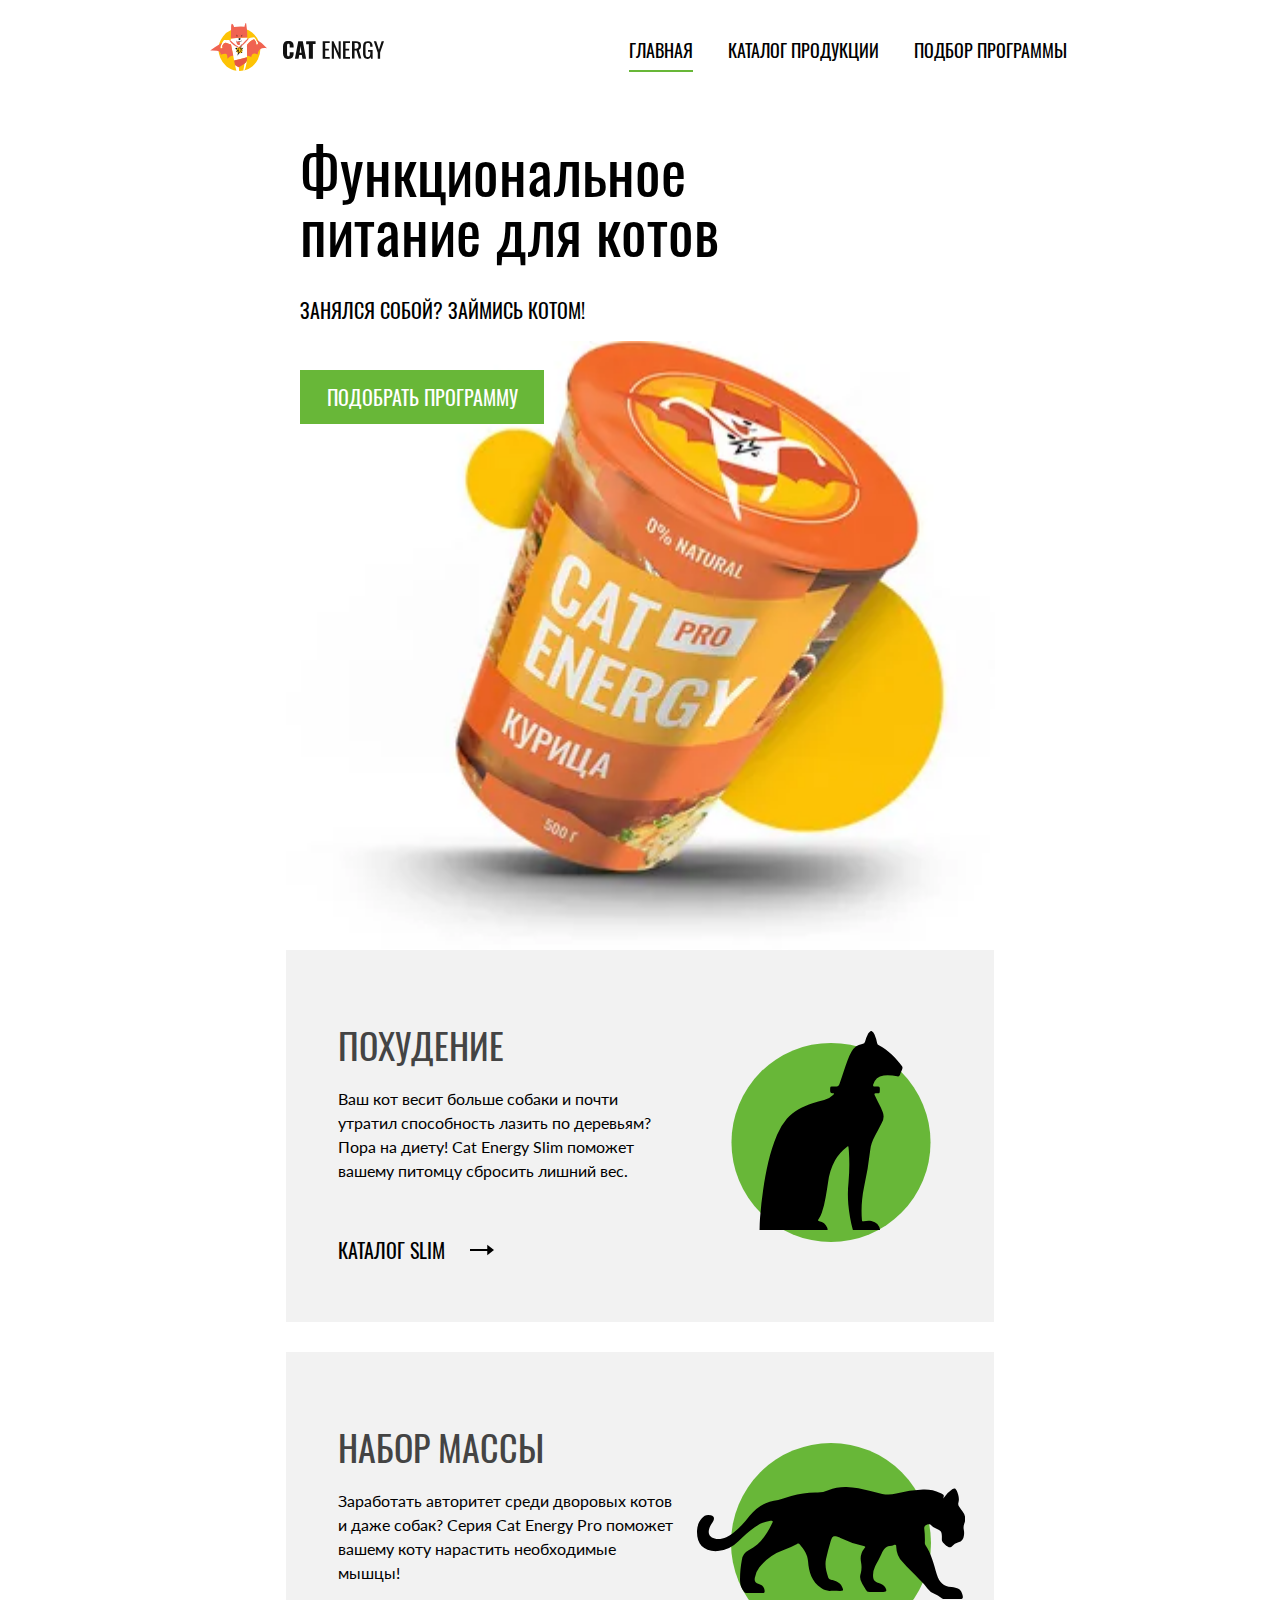
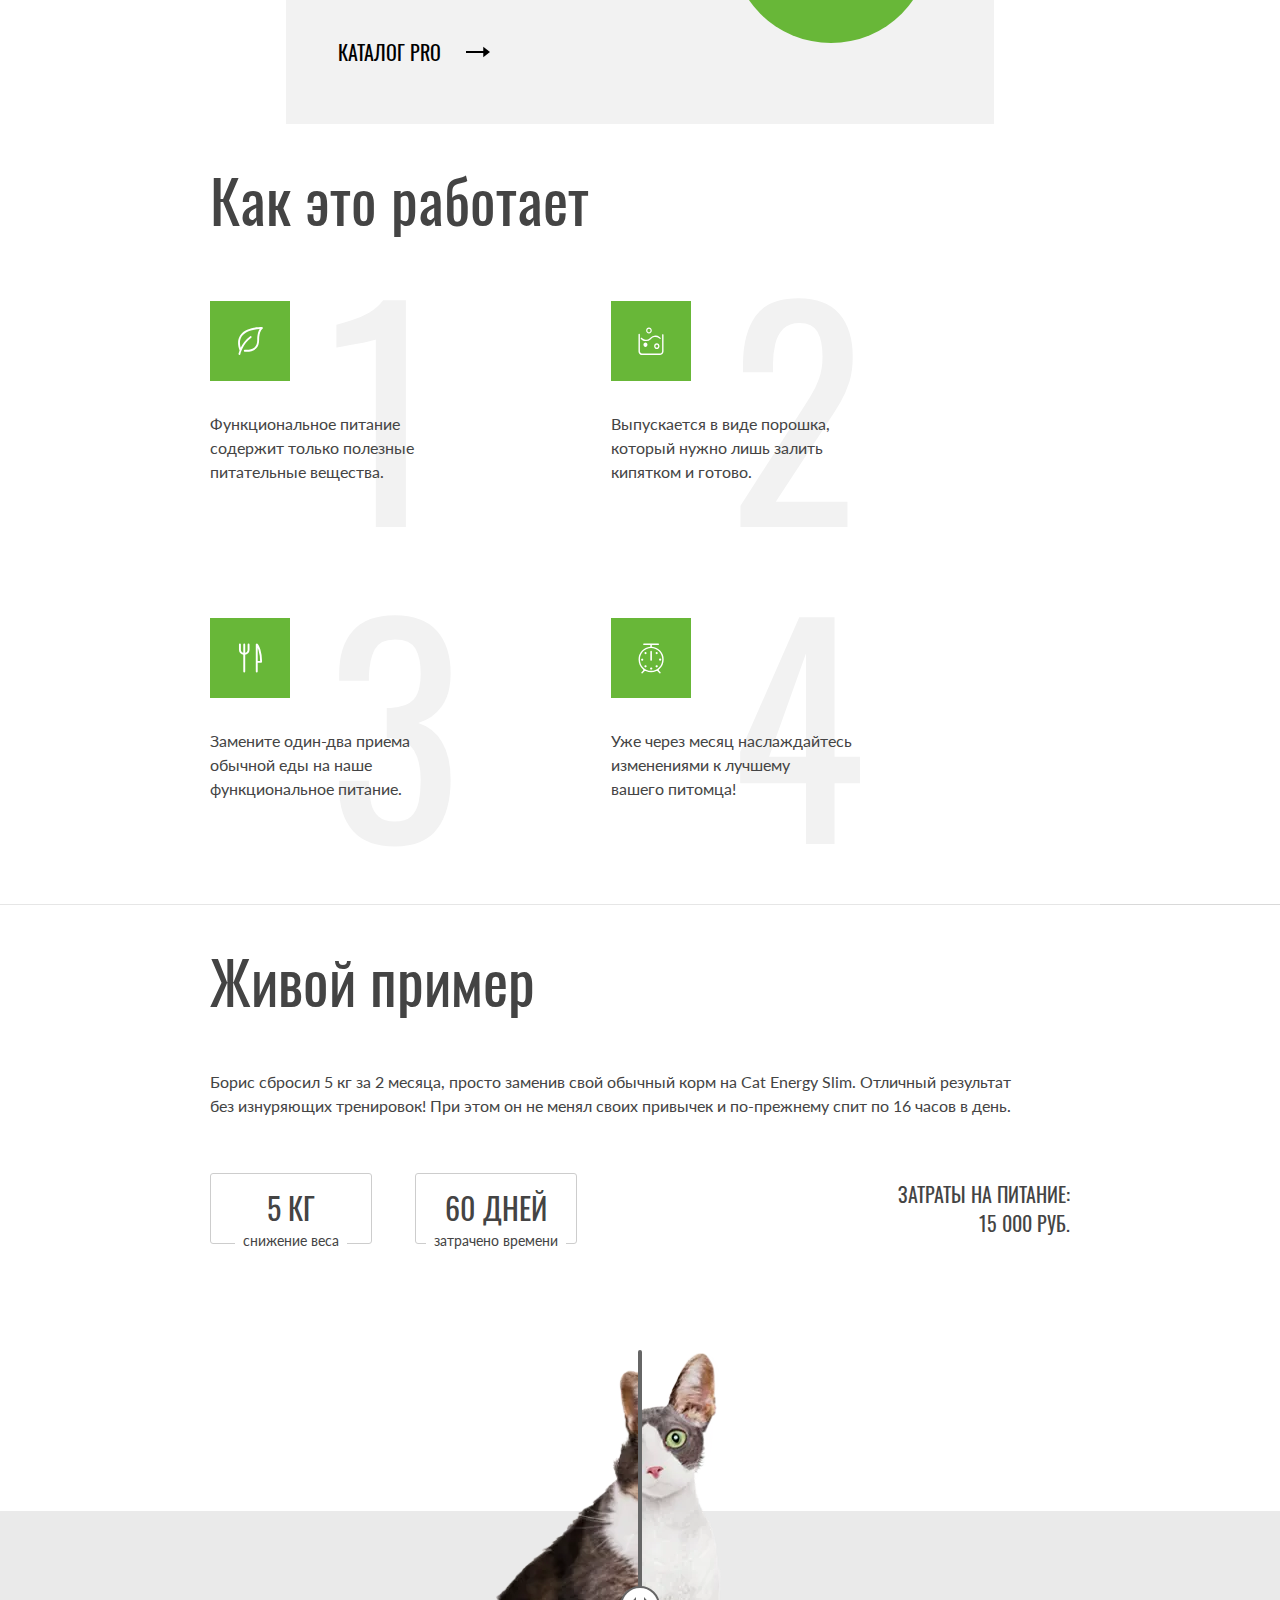
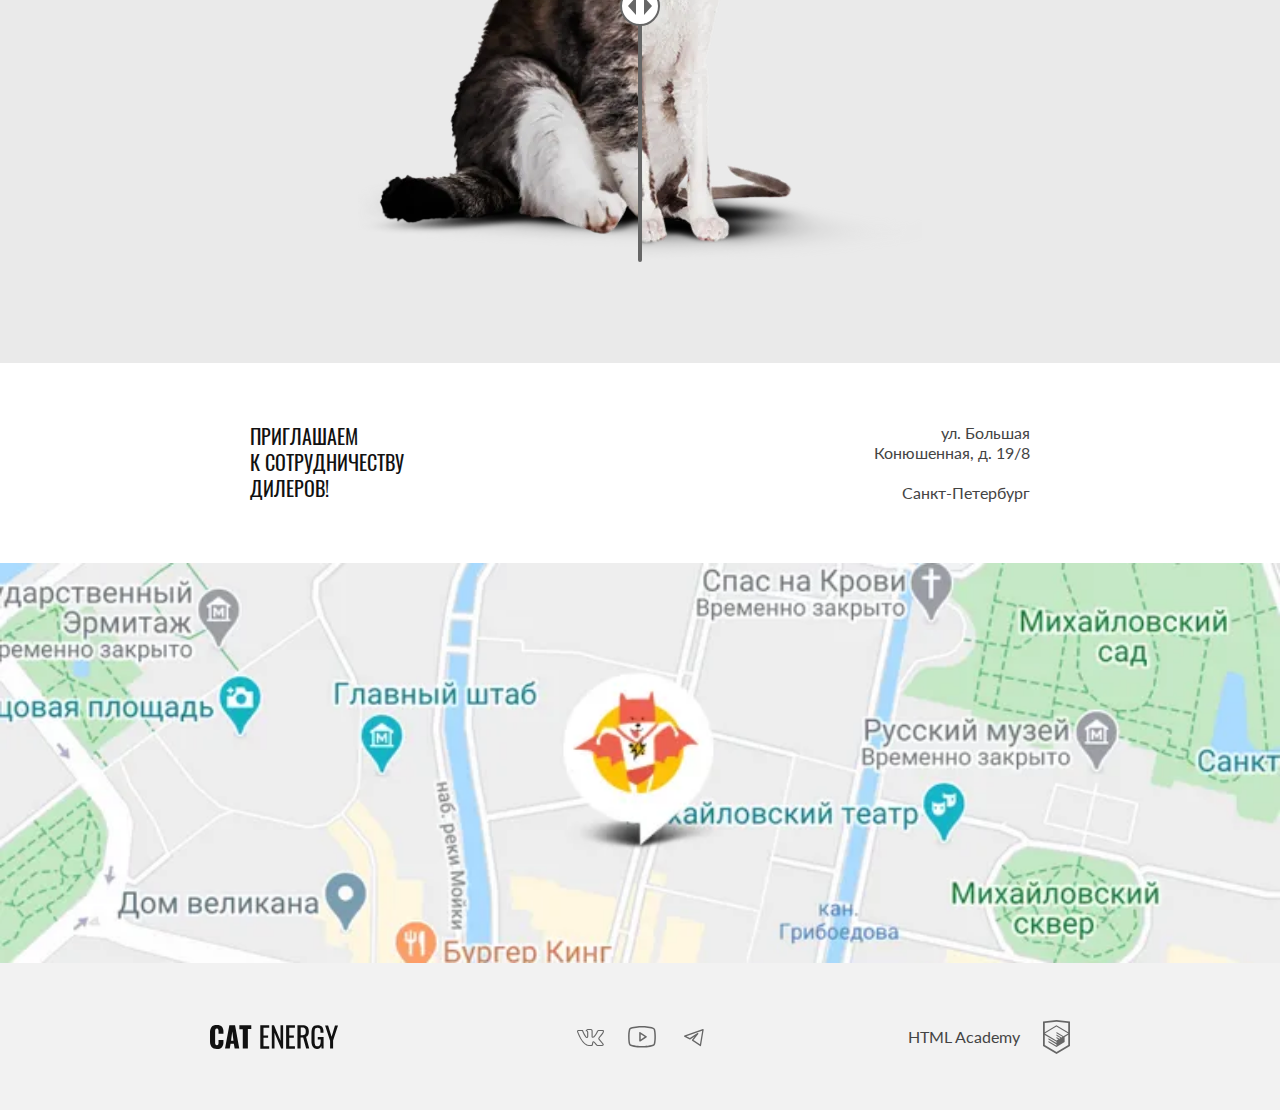
==== commit 01e591e4: "Deploying to gh-pages from @ katerinesme/2442495-cat-energy-31@2a228e0cbc9e72c5fc33846b932ce1faccbeb" ====
--- a/index.html
+++ b/index.html
@@ -1 +1 @@
-<!DOCTYPE html><html class="page" lang="ru"><head><meta charset="UTF-8"><title>Cat Energy: Главная</title><meta name="viewport" content="width=device-width,initial-scale=1"><link rel="stylesheet" href="styles/styles.css"><link rel="icon" href="favicon.ico"><link rel="icon" href="favicons/icon.svg" type="image/svg+xml"><link rel="apple-touch-icon" href="favicons/apple.png"><link rel="preload" href="fonts/lato/Lato-Regular.woff2" as="font" type="font/woff" crossorigin="anonymous"><link rel="preload" href="fonts/oswald/oswaldregular.woff2" as="font" type="font/woff" crossorigin="anonymous"><script src="scripts/index.js" defer="defer"></script></head><body class="page__body"><!-- Шапка --><div class="page__container"><header class="main-header" data-test="header"><div class="main-header__wrapper"><a class="main-header__logo logo" href="index.html"><picture><source media="(min-width: 1440px)" width="70" height="59" type="image/svg+xml" srcset="images/logo-desktop.svg"><source media="(min-width: 768px)" width="60" height="50" type="image/svg+xml" srcset="images/logo-tablet.svg"><img class="logo__logo-image" src="images/logo-mobile.svg" width="33" height="38" alt="Логотип сайта Cat Energy"></picture><img class="logo__logo-text logo__logo-text--header" src="images/logo-text.svg" width="101" height="20" alt="Cat Energy"></a><nav class="main-nav main-nav--opened main-nav--closed"><button class="main-nav__toggle" type="button"><span class="visually-hidden">Переключить навигацию</span></button><ul class="main-nav__list main-nav__list--accent"><li class="main-nav__item"><a class="main-nav__link main-nav__link--current" href="#">Главная</a></li><li class="main-nav__item"><a class="main-nav__link" href="catalog.html">Каталог продукции</a></li><li class="main-nav__item"><a class="main-nav__link" href="#">Подбор программы</a></li></ul></nav></div></header><!-- Главное содержание --><main class="main-container"><!-- Секция: Промо --><section class="promo" data-test="hero"><div class="promo__wrapper"><h1 class="promo__title">Функциональное питание для котов</h1><p class="promo__text">Занялся собой? Займись котом!</p><picture><source type="image/webp" media="(min-width: 1440px)" width="552" height="499" srcset="images/index-can-desktop@1x.webp, images/index-can-desktop@2x.webp 2x"><source type="image/webp" media="(min-width: 768px)" width="709" height="609" srcset="images/index-can-tablet@1x.webp, images/index-can-tablet@2x.webp 2x"><source type="image/webp" srcset="images/index-can-mobile@1x.webp, images/index-can-mobile@2x.webp 2x"><source media="(min-width: 1440px)" width="552" height="499" type="image/png" srcset="images/index-can-desktop@1x.png, images/index-can-desktop@2x.png 2x"><source media="(min-width: 768px)" width="709" height="609" type="image/png" srcset="images/index-can-tablet@1x.png, images/index-can-tablet@2x.png 2x"><img class="promo__image" src="images/index-can-mobile@1x.png" width="280" height="270" srcset="images/index-can-mobile@2x.png 2x" alt="Банка оранжевого цвета для питания котов, со вкусом курицы."></picture><a class="promo__link button button--primary" href="#">Подобрать программу</a></div></section><!-- Секция: типы программ питания --><section class="program" data-test="programs"><div class="program__wrapper"><h2 class="visually-hidden">Программы питания для котов</h2><ul class="program__list"><li class="program__item program__item--slim"><h2 class="program__title">Похудение</h2><p class="program__description">Ваш кот весит больше собаки и почти утратил способность лазить по деревьям? Пора на диету! Cat Energy Slim поможет вашему питомцу сбросить лишний вес.</p><a class="program__link" href="#">Каталог Slim</a></li><li class="program__item program__item--pro"><h2 class="program__title program__title--pro">Набор массы</h2><p class="program__description">Заработать авторитет среди дворовых котов и даже собак? Серия Cat Energy Pro поможет вашему коту нарастить необходимые мышцы!</p><a class="program__link" href="#">Каталог Pro</a></li></ul></div></section><!-- Секция: функции работы питания --><section class="features" data-test="features"><div class="features__wrapper"><h2 class="features__title">Как это работает</h2><ul class="features__list"><li class="features__item features__item--leaf"><p class="features__item-desc">Функциональное питание содержит только полезные питательные вещества.</p></li><li class="features__item features__item--powder"><p class="features__item-desc">Выпускается в виде порошка, который нужно лишь залить кипятком и готово.</p></li><li class="features__item features__item--table-set"><p class="features__item-desc">Замените один-два приема обычной еды на наше функциональное питание.</p></li><li class="features__item features__item--watch"><p class="features__item-desc">Уже через месяц наслаждайтесь изменениями к лучшему вашего&nbsp;питомца!</p></li></ul></div></section><!-- Секция: примеры --><section class="example" data-test="proof"><div class="example__wrapper"><h2 class="example__title">Живой пример</h2><div class="example__info"><p class="example__description">Борис сбросил 5 кг за 2 месяца, просто заменив свой обычный корм на Cat Energy Slim. Отличный результат без&nbsp;изнуряющих тренировок! При этом он не менял своих привычек и по-прежнему спит по 16 часов в день.</p><ul class="example__list"><li class="example__item"><p class="example__definition">5 кг</p><p class="example__meaning">снижение веса</p></li><li class="example__item"><p class="example__definition">60 дней</p><p class="example__meaning">затрачено времени</p></li></ul><p class="example__expenses">Затраты на питание: <span class="example__price">15 000 руб.</span></p></div><div class="example__slider slider"><span class="visually-hidden">Пример изменений кота Бориса</span><picture><source type="image/webp" media="(min-width: 768px)" srcset="images/cat-before@1x.webp, images/cat-before@2x.webp 2x"><source type="image/webp" srcset="images/cat-before-mobile@1x.webp, images/cat-before-mobile@2x.webp 2x"><source media="(min-width: 768px)" width="560" height="512" type="image/png" srcset="images/cat-before@1x.png, images/cat-before@2x.png 2x"><img class="slider__img slider__img--before" src="images/cat-before-mobile@1x.png" width="280" height="256" srcset="images/cat-before-mobile@2x.png 2x" alt="Кот Борис до перехода на Cat Energy"></picture><div class="slider__curtain"><button class="slider__button" type="button"><span class="visually-hidden">Ползунок слайдера</span></button></div><picture><source type="image/webp" media="(min-width: 768px)" srcset="images/cat-after@1x.webp, images/cat-after@2x.webp 2x"><source type="image/webp" srcset="images/cat-after-mobile@1x.webp, images/cat-after-mobile@2x.webp 2x"><source media="(min-width: 768px)" width="560" height="512" type="image/png" srcset="images/cat-after@1x.png, images/cat-after@2x.png 2x"><img class="slider__img slider__img--after" src="images/cat-after-mobile@1x.png" width="280" height="256" srcset="images/cat-after-mobile@2x.png 2x" alt="Кот Борис после перехода на Cat Energy"></picture></div></div></section><!-- Секция: контакты - адрес и карта --><section class="contacts" data-test="contacts"><div class="contacts__wrapper contacts__wrapper--map"><h2 class="contacts__title">Приглашаем<br>к сотрудничеству дилеров!</h2><address class="contacts__address">ул. Большая Конюшенная, д. 19/8 <span class="contacts__city">Санкт-Петербург</span></address></div><div class="map"><iframe class="map__body" src="https://www.google.com/maps/embed?pb=!1m18!1m12!1m3!1d1998.6037876728603!2d30.320472476648515!3d59.93871647491512!2m3!1f0!2f0!3f0!3m2!1i1024!2i768!4f13.1!3m3!1m2!1s0x4696310fca145cc1%3A0x42b32648d8238007!2z0JHQvtC70YzRiNCw0Y8g0JrQvtC90Y7RiNC10L3QvdCw0Y8g0YPQuy4sIDE5LzgsINCh0LDQvdC60YIt0J_QtdGC0LXRgNCx0YPRgNCzLCAxOTExODY!5e0!3m2!1sru!2sru!4v1712836382877!5m2!1sru!2sru" width="320" height="360" style="border:0;" allowfullscreen="" loading="lazy" referrerpolicy="no-referrer-when-downgrade"></iframe></div></section></main><!-- Подвал сайта --><footer class="page-footer" data-test="footer"><div class="page-footer__wrapper"><a class="page-footer__logo logo" href="#"><img class="logo__text logo__text--footer" src="images/logo-text.svg" width="128" height="24" alt="Cat Energy логотип"></a><ul class="page-footer__social social-list"><li class="social-list__item"><a class="social-list__link social-list__link--vk" href="https://vk.com/htmlacademy"><span class="visually-hidden">Вконтакте</span></a></li><li class="social-list__item"><a class="social-list__link social-list__link--youtube" href="https://www.youtube.com/user/htmlacademyru"><span class="visually-hidden">Youtube</span></a></li><li class="social-list__item"><a class="social-list__link social-list__link--tg" href="https://t.me/htmlacademy"><span class="visually-hidden">Телеграм</span></a></li></ul><a class="page-footer__author author-logo" href="https://htmlacademy.ru/"><span class="author-logo__text">HTML Academy</span> <span class="visually-hidden">Логотип компании разработчика сайта</span></a></div></footer></div><script src="script.js"></script></body></html>+<!DOCTYPE html><html class="page" lang="ru"><head><meta charset="UTF-8"><title>Cat Energy: Главная</title><meta name="viewport" content="width=device-width,initial-scale=1"><link rel="stylesheet" href="styles/styles.css"><link rel="icon" href="favicon.ico"><link rel="icon" href="favicons/icon.svg" type="image/svg+xml"><link rel="apple-touch-icon" href="favicons/apple.png"><link rel="preload" href="fonts/lato/Lato-Regular.woff2" as="font" type="font/woff" crossorigin="anonymous"><link rel="preload" href="fonts/oswald/oswaldregular.woff2" as="font" type="font/woff" crossorigin="anonymous"></head><body class="page__body"><!-- Шапка --><div class="page__container"><header class="main-header" data-test="header"><div class="main-header__wrapper"><a class="main-header__logo logo" href="index.html"><picture><source media="(min-width: 1440px)" width="70" height="59" type="image/svg+xml" srcset="images/logo-desktop.svg"><source media="(min-width: 768px)" width="60" height="50" type="image/svg+xml" srcset="images/logo-tablet.svg"><img class="logo__logo-image" src="images/logo-mobile.svg" width="33" height="38" alt="Логотип сайта Cat Energy"></picture><img class="logo__logo-text logo__logo-text--header" src="images/logo-text.svg" width="101" height="20" alt="Cat Energy"></a><nav class="main-nav main-nav--opened main-nav--closed"><button class="main-nav__toggle" type="button"><span class="visually-hidden">Переключить навигацию</span></button><ul class="main-nav__list main-nav__list--accent"><li class="main-nav__item"><a class="main-nav__link main-nav__link--current" href="#">Главная</a></li><li class="main-nav__item"><a class="main-nav__link" href="catalog.html">Каталог продукции</a></li><li class="main-nav__item"><a class="main-nav__link" href="#">Подбор программы</a></li></ul></nav></div></header><!-- Главное содержание --><main class="main-container"><!-- Секция: Промо --><section class="promo" data-test="hero"><div class="promo__wrapper"><h1 class="promo__title">Функциональное питание для котов</h1><p class="promo__text">Занялся собой? Займись котом!</p><picture><source type="image/webp" media="(min-width: 1440px)" width="552" height="499" srcset="images/index-can-desktop@1x.webp, images/index-can-desktop@2x.webp 2x"><source type="image/webp" media="(min-width: 768px)" width="709" height="609" srcset="images/index-can-tablet@1x.webp, images/index-can-tablet@2x.webp 2x"><source type="image/webp" srcset="images/index-can-mobile@1x.webp, images/index-can-mobile@2x.webp 2x"><source media="(min-width: 1440px)" width="552" height="499" type="image/png" srcset="images/index-can-desktop@1x.png, images/index-can-desktop@2x.png 2x"><source media="(min-width: 768px)" width="709" height="609" type="image/png" srcset="images/index-can-tablet@1x.png, images/index-can-tablet@2x.png 2x"><img class="promo__image" src="images/index-can-mobile@1x.png" width="280" height="270" srcset="images/index-can-mobile@2x.png 2x" alt="Банка оранжевого цвета для питания котов, со вкусом курицы."></picture><a class="promo__link button button--primary" href="#">Подобрать программу</a></div></section><!-- Секция: типы программ питания --><section class="program" data-test="programs"><div class="program__wrapper"><h2 class="visually-hidden">Программы питания для котов</h2><ul class="program__list"><li class="program__item program__item--slim"><h2 class="program__title">Похудение</h2><p class="program__description">Ваш кот весит больше собаки и почти утратил способность лазить по деревьям? Пора на диету! Cat Energy Slim поможет вашему питомцу сбросить лишний вес.</p><a class="program__link" href="#">Каталог Slim</a></li><li class="program__item program__item--pro"><h2 class="program__title program__title--pro">Набор массы</h2><p class="program__description">Заработать авторитет среди дворовых котов и даже собак? Серия Cat Energy Pro поможет вашему коту нарастить необходимые мышцы!</p><a class="program__link" href="#">Каталог Pro</a></li></ul></div></section><!-- Секция: функции работы питания --><section class="features" data-test="features"><div class="features__wrapper"><h2 class="features__title">Как это работает</h2><ul class="features__list"><li class="features__item features__item--leaf"><p class="features__item-desc">Функциональное питание содержит только полезные питательные вещества.</p></li><li class="features__item features__item--powder"><p class="features__item-desc">Выпускается в виде порошка, который нужно лишь залить кипятком и готово.</p></li><li class="features__item features__item--table-set"><p class="features__item-desc">Замените один-два приема обычной еды на наше функциональное питание.</p></li><li class="features__item features__item--watch"><p class="features__item-desc">Уже через месяц наслаждайтесь изменениями к лучшему вашего&nbsp;питомца!</p></li></ul></div></section><!-- Секция: примеры --><section class="example" data-test="proof"><div class="example__wrapper"><h2 class="example__title">Живой пример</h2><div class="example__info"><p class="example__description">Борис сбросил 5 кг за 2 месяца, просто заменив свой обычный корм на Cat Energy Slim. Отличный результат без&nbsp;изнуряющих тренировок! При этом он не менял своих привычек и по-прежнему спит по 16 часов в день.</p><ul class="example__list"><li class="example__item"><p class="example__definition">5&nbsp;кг</p><p class="example__meaning">снижение веса</p></li><li class="example__item"><p class="example__definition">60&nbsp;дней</p><p class="example__meaning">затрачено времени</p></li></ul><p class="example__expenses">Затраты на питание: <span class="example__price">15 000 руб.</span></p></div><div class="example__slider slider"><span class="visually-hidden">Пример изменений кота Бориса</span><picture><source type="image/webp" media="(min-width: 768px)" srcset="images/cat-before@1x.webp, images/cat-before@2x.webp 2x"><source type="image/webp" srcset="images/cat-before-mobile@1x.webp, images/cat-before-mobile@2x.webp 2x"><source media="(min-width: 768px)" width="560" height="512" type="image/png" srcset="images/cat-before@1x.png, images/cat-before@2x.png 2x"><img class="slider__img slider__img--before" src="images/cat-before-mobile@1x.png" width="280" height="256" srcset="images/cat-before-mobile@2x.png 2x" alt="Кот Борис до перехода на Cat Energy"></picture><div class="slider__curtain"><button class="slider__button" type="button"><span class="visually-hidden">Ползунок слайдера</span></button></div><picture><source type="image/webp" media="(min-width: 768px)" srcset="images/cat-after@1x.webp, images/cat-after@2x.webp 2x"><source type="image/webp" srcset="images/cat-after-mobile@1x.webp, images/cat-after-mobile@2x.webp 2x"><source media="(min-width: 768px)" width="560" height="512" type="image/png" srcset="images/cat-after@1x.png, images/cat-after@2x.png 2x"><img class="slider__img slider__img--after" src="images/cat-after-mobile@1x.png" width="280" height="256" srcset="images/cat-after-mobile@2x.png 2x" alt="Кот Борис после перехода на Cat Energy"></picture></div></div></section><!-- Секция: контакты - адрес и карта --><section class="contacts" data-test="contacts"><div class="contacts__wrapper contacts__wrapper--map"><h2 class="contacts__title">Приглашаем<br>к сотрудничеству дилеров!</h2><address class="contacts__address">ул. Большая Конюшенная, д. 19/8 <span class="contacts__city">Санкт-Петербург</span></address></div><div class="map"><iframe class="map__body" src="https://www.google.com/maps/embed?pb=!1m18!1m12!1m3!1d1998.6037876728603!2d30.320472476648515!3d59.93871647491512!2m3!1f0!2f0!3f0!3m2!1i1024!2i768!4f13.1!3m3!1m2!1s0x4696310fca145cc1%3A0x42b32648d8238007!2z0JHQvtC70YzRiNCw0Y8g0JrQvtC90Y7RiNC10L3QvdCw0Y8g0YPQuy4sIDE5LzgsINCh0LDQvdC60YIt0J_QtdGC0LXRgNCx0YPRgNCzLCAxOTExODY!5e0!3m2!1sru!2sru!4v1712836382877!5m2!1sru!2sru" width="320" height="360" style="border:0;" allowfullscreen="" loading="lazy" referrerpolicy="no-referrer-when-downgrade"></iframe></div></section></main><!-- Подвал сайта --><footer class="page-footer" data-test="footer"><div class="page-footer__wrapper"><a class="page-footer__logo logo" href="#"><img class="logo__text logo__text--footer" src="images/logo-text.svg" width="128" height="24" alt="Cat Energy логотип"></a><ul class="page-footer__social social-list"><li class="social-list__item"><a class="social-list__link social-list__link--vk" href="https://vk.com/htmlacademy"><span class="visually-hidden">Вконтакте</span></a></li><li class="social-list__item"><a class="social-list__link social-list__link--youtube" href="https://www.youtube.com/user/htmlacademyru"><span class="visually-hidden">Youtube</span></a></li><li class="social-list__item"><a class="social-list__link social-list__link--tg" href="https://t.me/htmlacademy"><span class="visually-hidden">Телеграм</span></a></li></ul><a class="page-footer__author author-logo" href="https://htmlacademy.ru/"><span class="author-logo__text">HTML Academy</span> <span class="visually-hidden">Логотип компании разработчика сайта</span></a></div></footer></div><script src="scripts/index.js" defer="defer"></script></body></html>--- a/styles/styles.css
+++ b/styles/styles.css
@@ -1 +1 @@
-@font-face{font-family:Lato;font-weight:400;font-style:normal;src:url(../fonts/lato/Lato-Regular.woff2)format("woff2");font-display:swap}@font-face{font-family:Oswald;font-weight:400;font-style:normal;src:url(../fonts/oswald/oswaldregular.woff2)format("woff2");font-display:swap}*,:after,:before{box-sizing:border-box}img{object-fit:contain;max-width:100%}.visually-hidden{clip:rect(0 0 0 0);border:0;width:1px;height:1px;margin:-1px;padding:0;position:absolute;overflow:hidden}.page{height:100vh}.page__body{color:#444;background-color:#fff;margin:0 auto;font-family:Lato,Arial,sans-serif;font-size:14px;line-height:18px}@media (width>=768px){.page__body{font-size:16px;line-height:24px}}.page__container{flex-direction:column;min-width:320px;min-height:100vh;margin:0 auto;display:flex}.main-header__wrapper{flex-wrap:wrap;justify-content:space-between;align-items:center;margin-left:auto;margin-right:auto;padding:13px 21px 0 20px;display:flex;position:relative}@media (width>=768px){.main-header__wrapper{padding:25px 33px 0 30px}}@media (width>=1440px){.main-header__wrapper{max-width:1920px;padding:55px 110px 0}}.main-header__wrapper--secondary{border-bottom:1px solid #d9d9d9;margin-bottom:26px}@media (width>=768px){.main-header__wrapper--secondary{border-bottom:0;margin-bottom:65px}}@media (width>=1440px){.main-header__wrapper--secondary{margin-bottom:74px}}.main-header__logo{align-items:center;gap:56px;width:100%;margin-bottom:10px;display:flex}@media (width>=768px){.main-header__logo{gap:16px;width:174px;height:50px;margin-bottom:0}}@media (width>=1440px){.main-header__logo{gap:14px;width:202px;height:59px}}.logo{text-decoration:none}.logo:hover{opacity:.8}.logo:focus{border-radius:3px;outline:3px solid #000}.logo:active,.logofocus{opacity:.6}.logo__text{margin:0;display:block}.logo__logo-text--header{display:block}@media (width>=1440px){.logo__logo-text--header{width:118px;height:22px}}.main-nav__toggle{background-color:#0000;border:none;display:block;position:absolute}@media (width>=768px){.main-nav__toggle{display:none}}@media (width<768px){.main-nav--opened{text-align:center;width:100%;display:block}.main-nav--opened .main-nav__link{border-top:1px solid #d9d9d9;margin-left:-20px;margin-right:-20px;padding:22px 20px 24px}}.main-nav--opened .main-nav__toggle{background-image:url(../icons/stack.svg#icon-close);width:18px;height:18px;top:22px;right:20px}@media (width<768px){.main-nav--closed .main-nav__list{display:none}}.main-nav--closed .main-nav__toggle{background-image:url(../icons/stack.svg#icon-burger-menu);width:24px;height:24px;top:20px;right:21px}.main-nav__list{margin:0;padding:0;list-style:none}@media (width>=768px){.main-nav__list{flex-wrap:wrap;gap:20px 35px;max-width:470px;margin-left:auto;display:flex}}@media (width>=1440px){.main-nav__list{max-width:520px}}.main-nav__link{text-transform:uppercase;color:#000;padding-top:10px;padding-bottom:10px;font-family:Oswald,Arial,sans-serif;font-size:20px;line-height:20px;text-decoration:none;display:block;position:relative}@media (width>=768px){.main-nav__link{font-size:18px;line-height:24px}}@media (width>=1440px){.main-nav__link{padding-top:11px;padding-bottom:8px;font-size:20px;line-height:30px}.main-nav__list--accent .main-nav__link{color:#fff;padding-top:16px;padding-bottom:8px;font-size:20px;line-height:30px}}.main-nav__link:hover,.main-nav__link:focus{opacity:.6}.main-nav__link:active{opacity:.3}@media (width>=768px){.main-nav__link--current:after{content:"";background-color:#68b738;width:100%;height:2px;position:absolute;bottom:0;left:0}}@media (width>=1440px){.main-nav__list--accent .main-nav__link--current:after{background-color:#fff}}.promo__wrapper{background-image:-webkit-linear-gradient(#68b738d9 63%,#fff 63%),-webkit-image-set(url(../images/index-background-mobile@2x.webp) 2x type("image/webp"),url(../images/index-background-mobile@1x.webp) 1x type("image/webp"),url(../images/index-background-mobile@2x.jpg) 2x,url(../images/index-background-mobile@1x.jpg) 1x),-webkit-linear-gradient(90deg,#504f54 50%,#444348 50%);background-image:linear-gradient(#68b738d9 63%,#fff 63%),image-set("../images/index-background-mobile@2x.webp" 2x type("image/webp"),"../images/index-background-mobile@1x.webp" 1x type("image/webp"),"../images/index-background-mobile@2x.jpg" 2x,"../images/index-background-mobile@1x.jpg" 1x),linear-gradient(90deg,#504f54 50%,#444348 50%);background-position:top;background-repeat:no-repeat,no-repeat,no-repeat;background-size:auto;flex-direction:column;align-items:center;margin:0 auto;padding-top:27px;padding-left:20px;padding-right:20px;display:flex}@media (width>=768px){.promo__wrapper{background-image:none;grid-template-rows:repeat(3,min-content);grid-template-columns:1fr;padding-top:65px;padding-left:30px;padding-right:29px;display:grid}}@media (width>=1440px){.promo__wrapper{grid-template-columns:225px 1fr 1fr 1fr;max-width:1920px;padding:29px 110px 52px}.promo:before{content:"";z-index:-1;background-image:-webkit-linear-gradient(#68b738d9,#68b738d9),-webkit-image-set(url(../images/index-background-desktop@2x.webp) 2x type("image/webp"),url(../images/index-background-desktop@1x.webp) 1x type("image/webp"),url(../images/index-background-desktop@2x.jpg) 2x,url(../images/index-background-desktop@1x.jpg) 1x),-webkit-linear-gradient(90deg,#403f45,#403f45);background-image:linear-gradient(#68b738d9,#68b738d9),image-set("../images/index-background-desktop@2x.webp" 2x type("image/webp"),"../images/index-background-desktop@1x.webp" 1x type("image/webp"),"../images/index-background-desktop@2x.jpg" 2x,"../images/index-background-desktop@1x.jpg" 1x),linear-gradient(90deg,#403f45,#403f45);background-repeat:no-repeat;width:50%;height:694px;position:absolute;top:0;right:0}}.promo__title{color:#fff;text-align:center;max-width:400px;margin:0 0 25px;font-family:Oswald,Arial,sans-serif;font-size:36px;font-weight:400;line-height:36px}@media (width>=768px){.promo__title{color:#000;text-align:left;grid-area:1/1/2/-1;max-width:450px;margin:0 0 40px 90px;font-size:60px;line-height:60px}}@media (width>=1440px){.promo__title{margin:65px 0 3px 80px}}.promo__text{color:#fff;text-transform:uppercase;text-align:center;margin-top:0;margin-bottom:29px;font-family:Oswald,Arial,sans-serif;font-size:14px;line-height:14px}@media (width>=768px){.promo__text{color:#000;text-align:left;grid-area:2/1/3/3;margin:0 0 21px 90px;font-size:20px;line-height:20px}}@media (width>=1440px){.promo__text{margin:0 0 0 80px}}.promo__image{margin:0 auto 3px;display:block}@media (width>=768px){.promo__image{grid-area:3/1/4/-1;margin:0 auto}}@media (width>=1440px){.promo__image{grid-area:1/2/7/5}}@media (width>=768px){.promo picture{display:contents}}.promo__link{text-align:center;color:#000;width:100%;max-width:400px;font-family:Oswald,Arial,sans-serif;font-size:16px;line-height:20px;text-decoration:none}@media (width>=768px){.promo__link{grid-area:3/1/4;align-self:start;width:244px;min-height:54px;margin-top:29px;margin-left:90px;font-size:20px;line-height:20px}}@media (width>=1440px){.promo__link{margin-top:38px;margin-left:80px}}.button{cursor:pointer;text-transform:uppercase;text-align:center;border:none;align-items:center;padding:10px 15px;font-family:Oswald,Arial,sans-serif;text-decoration:none;display:grid}.button--primary{color:#fff;background-color:#68b738;font-family:Oswald,Arial,sans-serif}.button--primary:hover,.button--primary:focus{background-color:#5eaa2f}.button--primary:active{color:#ffffff4d}.button--secondary{color:#444;background-color:#f2f2f2}.button--secondary:hover,.button--secondary:focus,.button--secondary:active{background-color:#ebebeb}.program__wrapper{margin:0 auto;padding:20px}@media (width>=768px){.program__wrapper{padding:0 30px 45px}}@media (width>=1440px){.program__wrapper{max-width:1920px;padding:82px 110px 71px}}.program__list{flex-direction:column;justify-content:center;align-items:center;gap:20px;margin:0;padding:0;list-style-type:none;display:flex}@media (width>=768px){.program__list{gap:30px}}@media (width>=1440px){.program__list{flex-flow:wrap;gap:80px}}.program__item{color:#444;background-color:#f2f2f2;flex-direction:column;min-height:266px;padding:30px 20px 22px;display:grid;position:relative}@media (width>=768px){.program__item{flex-grow:1;grid-template-columns:340px;width:708px;min-height:372px;padding:77px 63px 53px 52px}}@media (width>=1440px){.program__item{grid-template-columns:1fr;width:570px;padding:77px 61px 55px 52px}}.program__item:before{content:"";background-repeat:no-repeat;background-size:contain;height:50px;position:absolute}.program__item--slim:before{background-image:url(../icons/stack.svg#icon-cat-slim);width:50px;margin-right:20px;top:21px;left:20px}@media (width>=768px){.program__item--slim:before{width:200px;height:211px;top:81px;left:445px}}@media (width>=1440px){.program__item--slim:before{width:100px;height:106px;top:41px;left:52px}}.program__item--pro:before{background-image:url(../icons/stack.svg#icon-cat-sport);width:67px;margin-right:11px;top:24px;left:13px}@media (width>=768px){.program__item--pro:before{width:268px;height:200px;top:91px;left:411px}}@media (width>=1440px){.program__item--pro:before{width:134px;height:100px;top:47px;left:33px}}.program__title{text-transform:uppercase;margin-top:0;margin-bottom:29px;padding-left:70px;font-family:Oswald,Arial,sans-serif;font-size:24px;font-weight:400;line-height:37px}@media (width>=768px){.program__title{margin-bottom:24px;padding-left:0;font-size:36px;line-height:36px}}@media (width>=1440px){.program__title{margin-bottom:73px;padding-left:162px}}.program__title--pro{padding-left:71px}@media (width>=768px){.program__title--pro{padding-left:0}}@media (width>=1440px){.program__title--pro{margin-bottom:73px;padding-left:162px}}.program__description{border-bottom:1px solid #d9d9d9;margin-top:0;margin-bottom:18px;padding-bottom:23px;position:relative}@media (width>=768px){.program__description{color:#000;border-bottom:none;margin-bottom:52px;padding-bottom:0}}@media (width>=1440px){.program__description{margin-bottom:27px}}.program__link{text-transform:uppercase;color:#000;flex-wrap:wrap;align-items:center;gap:15px;margin-top:auto;font-family:Oswald,Arial,sans-serif;font-size:16px;line-height:16px;text-decoration:none;display:flex}@media (width>=768px){.program__link{gap:25px;margin-bottom:4px;font-size:20px;line-height:30px}}.program__link:after{content:"";background-color:#000;width:32px;height:10px;-webkit-mask-image:url(../icons/stack.svg#icon-arrow);mask-image:url(../icons/stack.svg#icon-arrow);-webkit-mask-size:contain;mask-size:contain;-webkit-mask-repeat:no-repeat;mask-repeat:no-repeat}.program__link:hover:after,.program__link:focus:after{background-color:#68b738}.program__link:active{opacity:.3}.features__wrapper{margin:0 auto;padding-bottom:49px;padding-left:20px;padding-right:20px}@media (width>=768px){.features__wrapper{border-bottom:1px solid #d9d9d9;padding-bottom:47px;padding-left:30px;padding-right:105px}}@media (width>=1440px){.features__wrapper{border-bottom:none;max-width:1920px;padding-bottom:69px;padding-left:110px;padding-right:106px}}.features__title{margin-top:0;margin-bottom:40px;font-family:Oswald,Arial,sans-serif;font-size:36px;font-weight:400;line-height:40px}@media (width>=768px){.features__title{margin-bottom:32px;font-size:60px;line-height:60px}}.features__list{flex-direction:column;gap:20px;margin:0;padding:0;list-style:none;display:flex}@media (width>=768px){.features__list{counter-reset:list 0;flex-flow:wrap;justify-content:space-between;align-items:flex-start;gap:37px;max-width:650px;margin:0 auto}}@media (width>=1440px){.features__list{max-width:100%}}.features__item{color:#444;grid-template-columns:60px 1fr;align-items:center;gap:20px;display:grid;position:relative}@media (width>=768px){.features__item{grid-template-columns:249px;gap:31px}}.features__item:before{content:"";background-color:#68b738;background-position:50%;background-repeat:no-repeat;width:60px;height:60px}@media (width>=768px){.features__item:before{width:80px;height:80px;margin-top:40px}}.features__item--leaf:before{background-image:url(../icons/stack.svg#icon-leaf);background-size:30px 32px}.features__item--powder:before{background-image:url(../icons/stack.svg#icon-powder);background-size:26px 29px}.features__item--table-set:before{background-image:url(../icons/stack.svg#icon-table-set);background-size:25px 30px}.features__item--watch:before{background-image:url(../icons/stack.svg#icon-watch);background-size:26px 31px}@media (width>=768px){.features__item:after{counter-increment:list;content:counter(list);color:#f2f2f2;z-index:-1;font-family:Oswald,Arial,sans-serif;font-size:280px;line-height:280px;position:absolute;top:0;left:118px}}.features__item-desc{margin:0}@media (width<768px){.features__item-desc{grid-column:2}}@media (width>=768px){.features__item-desc{margin-top:0;margin-bottom:57px;font-size:16px;line-height:24px}}.example{background-color:#eaeaea}@media (width>=768px){.example{background-image:linear-gradient(#fff 23% 23%,#eaeaea 23%)}}.example__wrapper{margin:0 auto;padding:25px 20px 40px}@media (width>=768px){.example__wrapper{padding:45px 30px 101px}}@media (width>=1440px){.example__wrapper{grid-template-columns:460px 1fr;column-gap:195px;max-width:1920px;padding:0 110px 75px;display:grid}}.example__title{margin:0 0 40px;font-family:Oswald,Arial,sans-serif;font-size:36px;font-weight:400;line-height:40px}@media (width>=768px){.example__title{margin-bottom:60px;font-size:60px;line-height:60px}}@media (width>=1440px){.example__title{margin-bottom:146px}}@media (width>=768px){.example__info{grid-template-columns:367px 1fr;margin-bottom:68px;display:grid}}@media (width>=1440px){.example__info{flex-direction:column;grid-column:1;margin-bottom:0;display:flex}}.example__description{color:#444;margin-top:0;margin-bottom:20px}@media (width>=768px){.example__description{grid-column:1/-1;margin-bottom:55px}}@media (width>=1440px){.example__description{margin-bottom:69px}}.example__list{flex-wrap:wrap;justify-content:center;gap:32px;margin:0 0 34px;padding:0;list-style:none;display:flex}@media (width>=768px){.example__list{gap:43px}}@media (width>=1440px){.example__list{justify-content:stretch;gap:42px;margin-bottom:61px}}.example__item{text-align:center;border:1px solid #cdcdcd;border-radius:3px;flex-direction:column;align-items:center;width:124px;min-height:56px;padding:5px 10px;display:flex}@media (width>=768px){.example__item{width:162px;min-height:72px}}.example__definition{text-transform:uppercase;margin:9px 0 8px;font-family:Oswald,Arial,sans-serif;font-size:24px;line-height:24px}@media (width>=768px){.example__definition{margin-bottom:11px;font-size:30px;line-height:37px}}.example__meaning{text-align:center;background-color:#eaeaea;margin:auto 0 -20px;padding:0 10px;font-size:12px;line-height:12px}@media (width<768px){.example__meaning{width:85px}}@media (width>=768px){.example__meaning{background-color:#fff;margin:auto 0 -10px;padding:0 8px;font-size:14px;line-height:14px}}@media (width>=1440px){.example__meaning{background-color:#eaeaea}}.example__expenses{text-transform:uppercase;text-align:center;margin:0 0 20px;font-family:Oswald,Arial,sans-serif;font-size:14px;line-height:20px}@media (width>=768px){.example__expenses{flex-direction:column;grid-column:2;align-items:flex-end;row-gap:9px;margin-top:11px;font-size:20px;display:flex}}@media (width>=1440px){.example__expenses{flex-direction:row;column-gap:63px;margin:0}}.example__slider{grid-area:1/2/3;justify-content:center;margin:0 auto}.slider{aspect-ratio:140/128;grid-template-columns:50% auto 50%;width:min(100%,280px);display:grid}@media (width>=768px){.slider{aspect-ratio:280/256;width:min(100%,560px)}}.slider__curtain{z-index:1;color:#666;cursor:col-resize;background-color:currentColor;border-radius:2px;align-items:center;width:4px;height:100%;display:grid}.slider__img{object-fit:cover;width:100%;height:100%;display:block}.slider__img--before{object-position:left}.slider__img--after{object-position:right}.slider__button{color:inherit;cursor:col-resize;background-color:#fff;border:2px solid;border-radius:20px;justify-content:center;align-items:center;width:40px;height:40px;margin:-18px;padding:0;display:grid}.slider__button:before{content:"";background-color:currentColor;width:24px;height:18px;-webkit-mask-image:url(../icons/stack.svg#icon-slider-button);mask-image:url(../icons/stack.svg#icon-slider-button)}.slider__curtain:hover{color:#68b738}.contacts{position:relative}.contacts__wrapper{flex-wrap:wrap;justify-content:space-between;padding:26px 20px;display:flex}@media (width>=768px){.contacts__wrapper{padding:60px 70px}}@media (width>=1440px){.contacts__wrapper{background-color:#fff;width:565px;min-height:199px;padding:60px 78px 60px 80px;position:absolute;top:95px;left:110px}}.contacts__title{text-transform:uppercase;color:#111;width:140px;margin:0;font-family:Oswald,Arial,sans-serif;font-size:16px;font-weight:400;line-height:20px}@media (width>=768px){.contacts__title{width:200px;font-size:20px;line-height:26px}}.contacts__address{color:#444;width:140px;font-style:normal;line-height:20px}@media (width>=768px){.contacts__address{text-align:end;flex-direction:column;width:157px;min-height:80px;display:flex}}@media (width>=1440px){.contacts__address{text-align:left}}@media (width>=768px){.contacts__city{margin-top:auto}}.contacts--catalog{background-color:#f2f2f2}.map{background-image:-webkit-image-set(url(../images/map-mobile@2x.webp) 2x type("image/webp"),url(../images/map-mobile@1x.webp) 1x type("image/webp"),url(../images/map-mobile@2x.jpg) 2x,url(../images/map-mobile@1x.png) 1x);background-image:image-set("../images/map-mobile@2x.webp" 2x type("image/webp"),"../images/map-mobile@1x.webp" 1x type("image/webp"),"../images/map-mobile@2x.jpg" 2x,"../images/map-mobile@1x.png" 1x);background-position:50%;background-repeat:no-repeat;background-size:cover;min-height:362px}@media (width>=768px){.map{background-image:-webkit-image-set(url(../images/map-tablet@2x.webp) 2x type("image/webp"),url(../images/map-tablet@1x.webp) 1x type("image/webp"),url(../images/map-tablet@2x.jpg) 2x,url(../images/map-tablet@1x.png) 1x);background-image:image-set("../images/map-tablet@2x.webp" 2x type("image/webp"),"../images/map-tablet@1x.webp" 1x type("image/webp"),"../images/map-tablet@2x.jpg" 2x,"../images/map-tablet@1x.png" 1x);min-height:400px}}@media (width>=1440px){.map{background-image:-webkit-image-set(url(../images/map-desktop@2x.webp) 2x type("image/webp"),url(../images/map-desktop@1x.webp) 1x type("image/webp"),url(../images/map-desktop@2x.jpg) 2x,url(../images/map-desktop@1x.png) 1x);background-image:image-set("../images/map-desktop@2x.webp" 2x type("image/webp"),"../images/map-desktop@1x.webp" 1x type("image/webp"),"../images/map-desktop@2x.jpg" 2x,"../images/map-desktop@1x.png" 1x)}}.map__body{border:0;width:100%;min-height:362px;display:block}@media (width>=768px){.map__body{min-height:400px}}.social-list{margin:0;padding:0;list-style-type:none}.social-list__link{color:inherit;padding:19px 0;text-decoration:none;display:block}@media (width>=768px){.social-list__link{padding:8px 0 7px}}.social-list__link:before{content:"";display:inherit;background-color:#666;width:28px;height:22px;-webkit-mask-position:50%;mask-position:50%;-webkit-mask-repeat:no-repeat;mask-repeat:no-repeat}.social-list__link--vk:before{-webkit-mask-image:url(../icons/stack.svg#icon-vk);mask-image:url(../icons/stack.svg#icon-vk)}.social-list__link--youtube:before{-webkit-mask-image:url(../icons/stack.svg#icon-youtube);mask-image:url(../icons/stack.svg#icon-youtube)}.social-list__link--tg:before{-webkit-mask-image:url(../icons/stack.svg#icon-tg);mask-image:url(../icons/stack.svg#icon-tg)}.social-list__link:hover:before,.social-list__link:focus:before{background-color:#68b738}.social-list__link:active:before{opacity:.3}.page-footer{background-color:#f2f2f2;flex-shrink:0;margin-top:auto}.page-footer__wrapper{flex-direction:column;margin:0 auto;padding:40px 20px;display:flex}@media (width>=768px){.page-footer__wrapper{flex-flow:wrap;justify-content:space-between;align-items:center;gap:20px;padding:55px 30px}}@media (width>=1440px){.page-footer__wrapper{max-width:1920px;padding:66px 110px}}.page-footer__social{border-top:1px solid #d9d9d9;border-bottom:1px solid #d9d9d9;flex-wrap:wrap;justify-content:center;gap:24px;margin:0 0 20px;display:flex}@media (width>=768px){.page-footer__social{border:none;max-width:235px;margin:0;padding:0}}.page-footer__logo{align-self:center;width:128px;margin-bottom:19px}@media (width>=768px){.page-footer__logo{margin-bottom:0;margin-right:37px}}.author-logo{color:#444;font-size:16px;line-height:20px;text-decoration:none}.author-logo__text{flex-wrap:wrap;justify-content:space-between;align-items:center;display:flex}@media (width>=768px){.author-logo__text{gap:23px}}.author-logo__text:after{content:"";display:inherit;background-color:#666;width:27px;height:34px;-webkit-mask-image:url(../icons/stack.svg#icon-html-logo);mask-image:url(../icons/stack.svg#icon-html-logo);-webkit-mask-position:50%;mask-position:50%;-webkit-mask-repeat:no-repeat;mask-repeat:no-repeat}.author-logo__text:hover:after,.author-logo__text:focus:after{background-color:#68b738}.author-logo__text:active{opacity:.3}.catalog__wrapper{margin:0 auto}@media (width>=768px){.catalog__wrapper{padding:0 30px 74px}}@media (width>=1440px){.catalog__wrapper{padding:0 110px 71px}}.catalog__title{margin:0 20px 41px;font-family:Oswald,Arial,sans-serif;font-size:36px;font-weight:400;line-height:36px}@media (width>=768px){.catalog__title{margin-bottom:84px;margin-left:0;font-size:60px;line-height:60px}}.catalog__list{justify-content:center;margin:0;padding:0;list-style:none;display:grid;overflow-x:hidden}@media (width>=768px){.catalog__list{grid-template-columns:repeat(auto-fit,324px);gap:60px}}@media (width>=1440px){.catalog__list{grid-template-columns:repeat(auto-fit,245px);gap:63px 80px}}.catalog__item{flex-wrap:wrap;justify-content:space-around;padding:20px 20px 24px;display:flex;position:relative}@media (width<768px){.catalog__item{max-width:400px}}@media (width>=768px){.catalog__item{background-image:linear-gradient(#fff 16% 16%,#f2f2f2 16%);border-bottom:none;flex-direction:column;justify-content:stretch;align-items:center;width:324px;min-height:429px;padding:10px 37px 40px}}@media (width>=1440px){.catalog__item{width:245px;padding:10px 38px 40px}}@media (width<768px){.catalog__item:before{content:"";background-color:#d9d9d9;width:calc(100vw + 100%);height:1px;position:absolute;top:0;right:0;box-shadow:100vw 0 #d9d9d9}.catalog__item:last-child:after{content:"";background-color:#d9d9d9;width:calc(100% + 100vh);height:1px;position:absolute;bottom:0}}.catalog__image-wrapper{justify-content:center;align-items:center;width:140px;height:107px;display:grid}@media (width>=768px){.catalog__image-wrapper{width:200px;height:210px;margin-bottom:22px}}@media (width>=1440px){.catalog__image-wrapper{width:169px;margin-bottom:11px}}.catalog__card-info-wrapper{width:140px}@media (width>=768px){.catalog__card-info-wrapper{flex-direction:column;align-items:center;width:100%;display:flex}}.catalog__photo-link{cursor:pointer;display:block}.catalog__photo-link:hover{opacity:.6}.catalog__title-link{color:#222;text-transform:uppercase;width:76px;margin-bottom:14px;font-family:Oswald,Arial,sans-serif;text-decoration:none;display:block}@media (width>=768px){.catalog__title-link{width:135px;margin-bottom:20px}}@media (width>=1440px){.catalog__title-link{width:140px;margin-bottom:22px}}.catalog__title-link:hover,.catalog__title-link:focus{opacity:.6}.catalog__title-link:focus{border-radius:3px;outline:3px solid #000}.catalog__title-link:active{opacity:.3}.catalog__card-title{margin:0;font-size:16px;font-weight:400;line-height:20px}@media (width>=768px){.catalog__card-title{text-align:center;margin-bottom:0;font-size:20px;line-height:24px}}.catalog__table{border-collapse:collapse;color:#444;width:100%;font-size:12px;line-height:16px}@media (width>=768px){.catalog__table{margin-bottom:32px;font-size:16px;line-height:20px}.catalog__table-body{flex-direction:column;gap:4px;display:flex}}.catalog__table-row{justify-content:space-between;display:flex}@media (width>=768px){.catalog__table-row{border-bottom:1px solid #cdcdcd;padding-bottom:4px}}@media (width>=1440px){.catalog__table-row{padding-bottom:7px}}.catalog__link{width:100%;margin-top:17px;font-size:16px;line-height:20px}@media (width>=768px){.catalog__link{margin-top:auto}}.catalog__item--show-more{background-image:none;flex-direction:column;align-items:center}@media (width>=768px){.catalog__item--show-more{border:2px solid #f2f2f2;margin-top:83px;padding:50px 37px 40px}}.catalog__item--show-more .catalog__title-link{text-align:center;width:100%;margin-bottom:8px}@media (width>=768px){.catalog__item--show-more .catalog__title-link{width:135px;margin-bottom:23px}}@media (width>=1440px){.catalog__item--show-more .catalog__title-link{margin-bottom:26px}}.catalog__item--show-more .catalog__title-link:before{content:"";display:inherit;background-color:#d9d9d9;width:30px;height:30px;margin:5px auto 25px;-webkit-mask-image:url(../icons/stack.svg#icon-plus);mask-image:url(../icons/stack.svg#icon-plus);-webkit-mask-position:50%;mask-position:50%;-webkit-mask-size:contain;mask-size:contain;-webkit-mask-repeat:no-repeat;mask-repeat:no-repeat}@media (width>=768px){.catalog__item--show-more .catalog__title-link:before{width:60px;height:60px;margin:0 auto 50px}}@media (width>=1440px){.catalog__item--show-more .catalog__title-link:before{margin:0 auto 38px}}.catalog__text{margin-top:0;margin-bottom:4px;font-size:12px;line-height:16px}@media (width>=768px){.catalog__text{text-align:center;width:170px;margin-bottom:78px;font-size:16px;line-height:18px}}.extra-products__wrapper{margin:0 auto;padding-top:27px;padding-left:20px;padding-right:20px}@media (width>=768px){.extra-products__wrapper{padding:0 30px}}@media (width>=1440px){.extra-products__wrapper{grid-template-columns:1fr 245px;column-gap:80px;padding:0 110px;display:grid}}.extra-products__title{text-align:left;background-color:#fff;width:-moz-fit-content;width:fit-content;margin:0 0 34px;font-family:Oswald,Arial,sans-serif;font-size:24px;font-weight:400;line-height:24px;position:relative;box-shadow:-40px 0 #fff,40px 0 #fff}@media (width>=768px){.extra-products__title{margin-bottom:79px;margin-left:40px;font-size:32px;line-height:32px}}@media (width>=1440px){.extra-products__title{grid-column:1/-1;margin-bottom:80px;margin-left:0;font-size:40px;line-height:40px}}.extra-products__table{width:100%;margin:0 auto 33px}@media (width>=768px){.extra-products__table{margin-bottom:67px}}@media (width>=1440px){.extra-products__table{margin-bottom:0}}.extra-products__bonus{background-image:-webkit-linear-gradient(#68b738d9,#68b738d9),-webkit-image-set(url(../images/bonus-background-mobile@2x.webp) 2x type("image/webp"),url(../images/bonus-background-mobile@1x.webp) 1x type("image/webp"),url(../images/bonus-background-mobile@2x.jpg) 2x,url(../images/bonus-background-mobile@1x.jpg) 1x);background-image:linear-gradient(#68b738d9,#68b738d9),image-set("../images/bonus-background-mobile@2x.webp" 2x type("image/webp"),"../images/bonus-background-mobile@1x.webp" 1x type("image/webp"),"../images/bonus-background-mobile@2x.jpg" 2x,"../images/bonus-background-mobile@1x.jpg" 1x);background-position:50%;background-repeat:no-repeat;background-size:contain;align-items:center;max-width:280px;min-height:290px;margin:0 auto;padding:58px 42px 25px;display:grid}@media (width>=768px){.extra-products__bonus{background-image:-webkit-linear-gradient(#68b738d9,#68b738d9),-webkit-image-set(url(../images/bonus-background-tablet@2x.webp) 2x type("image/webp"),url(../images/bonus-background-tablet@1x.webp) 1x type("image/webp"),url(../images/bonus-background-tablet@2x.jpg) 2x,url(../images/bonus-background-tablet@1x.jpg) 1x);background-image:linear-gradient(#68b738d9,#68b738d9),image-set("../images/bonus-background-tablet@2x.webp" 2x type("image/webp"),"../images/bonus-background-tablet@1x.webp" 1x type("image/webp"),"../images/bonus-background-tablet@2x.jpg" 2x,"../images/bonus-background-tablet@1x.jpg" 1x);background-size:contain;grid-template-columns:195px 1fr;column-gap:206px;max-width:707px;min-height:200px;padding:20px}}@media (width>=1440px){.extra-products__bonus{background-image:-webkit-linear-gradient(#68b738d9,#68b738d9),-webkit-image-set(url(../images/bonus-background-desktop@2x.webp) 2x type("image/webp"),url(../images/bonus-background-desktop@1x.webp) 1x type("image/webp"),url(../images/bonus-background-desktop@2x.jpg) 2x,url(../images/bonus-background-desktop@1x.jpg) 1x);background-image:linear-gradient(#68b738d9,#68b738d9),image-set("../images/bonus-background-desktop@2x.webp" 2x type("image/webp"),"../images/bonus-background-desktop@1x.webp" 1x type("image/webp"),"../images/bonus-background-desktop@2x.jpg" 2x,"../images/bonus-background-desktop@1x.jpg" 1x);grid-template-columns:220px;justify-content:center;align-self:end;gap:0;max-width:245px;min-height:288px}}.extra-products__text{color:#fff;text-align:center;margin-top:0;font-size:16px;line-height:20px}@media (768px<width<1440px){.extra-products__text{grid-column:2}}@media (width>=768px){.extra-products__text{text-align:left;margin-bottom:0}}@media (width>=1440px){.extra-products__text{text-align:center}}.extra-products__bonus:before{content:"";display:inherit;background-image:url(../icons/stack.svg#icon-gift);background-repeat:no-repeat;width:78px;height:80px;margin:0 auto 48px}@media (width>=768px){.extra-products__bonus:before{margin:0 auto}}@media (width>=1440px){.extra-products__bonus:before{margin:13px auto 5px}}.product-table{border-collapse:collapse}@media (768px<=width<1440px){.product-table{border:1px solid #cdcdcd;max-width:900px}}.product-table__title{text-align:left;background-color:#fff;width:-moz-fit-content;width:fit-content;margin:0 0 31px;font-family:Oswald,Arial,sans-serif;font-size:24px;font-weight:400;line-height:24px;position:relative}@media (width>=768px){.product-table__title{margin-bottom:75px;padding-left:40px;padding-right:40px;font-size:32px;line-height:32px}}@media (width>=1440px){.product-table__title{margin-bottom:80px;padding-left:0;font-size:40px;line-height:40px}}.product-table__title:before{content:"";z-index:-1;background-color:#68b738;width:100vw;height:2px;position:absolute;top:50%;right:0;box-shadow:100vw 0 #68b738}.product-table__row{border-top:1px solid #cdcdcd;grid-template-columns:1fr 1fr;padding-top:12px;padding-bottom:18px;display:grid}@media (width>=768px){.product-table__row{grid-template-columns:1fr 1fr 91px;justify-items:end;row-gap:21px;padding:26px 38px 27px}}@media (768px<=width<1440px){.product-table__row{border:1px solid #cdcdcd}}@media (width>=1440px){.product-table__row{grid-template-columns:310px 1fr 72px 244px;align-items:center;column-gap:13px;padding:14px 0}}.product-table__row:last-child{border-bottom:1px solid #cdcdcd}.product-table__item-title{color:#222;text-transform:uppercase;grid-column:1/-1;margin-bottom:12px;font-family:Oswald,Arial,sans-serif;font-size:16px;line-height:16px}@media (width>=768px){.product-table__item-title{grid-column:1;justify-self:start;margin-bottom:0;font-size:20px;line-height:20px}}.product-table__item{margin-bottom:11px;line-height:14px}@media (width>=768px){.product-table__item{margin-top:6px;margin-bottom:0}}@media (width>=1440px){.product-table__item{justify-self:start}}.product-table__item+.product-table__item{justify-self:end}@media (width>=768px){.product-table__item+.product-table__item{justify-self:start}}.product-table__item-action{grid-column:1/-1;width:100%}@media (width>=1440px){.product-table__item-action{grid-column:4;width:244px}}.product-table__link{width:100%;font-size:16px;line-height:20px}@media (width>=768px){.product-table__link{justify-self:stretch}}.subscribe-promotion__wrapper{padding:40px 20px}@media (width>=768px){.subscribe-promotion__wrapper{padding:80px 68px}}@media (width>=1440px){.subscribe-promotion__wrapper{padding:96px 110px 104px}}.subscribe-promotion__title{background-color:#fff;width:-moz-fit-content;width:fit-content;margin:0 0 32px;font-family:Oswald,Arial,sans-serif;font-size:24px;font-weight:400;line-height:24px;position:relative;box-shadow:-40px 0 #fff,40px 0 #fff}@media (width>=768px){.subscribe-promotion__title{margin-bottom:66px;font-size:32px;line-height:32px}}@media (width>=1440px){.subscribe-promotion__title{margin-bottom:72px;font-size:40px;line-height:40px}}.subscribe-promotion__desc{text-align:center;margin-bottom:24px;font-family:Oswald,Arial,sans-serif;font-size:16px;line-height:24px}@media (width>=768px){.subscribe-promotion__desc{font-size:24px;line-height:32px}.subscribe-promotion__form{grid-template-columns:minmax(376px,496px) 256px;justify-content:center;display:grid}}.form__field{color:#444;text-transform:uppercase;background-color:#fff;border:1px solid #f2f2f2;width:100%;margin-bottom:15px;padding:13px;font-family:Oswald,Arial,sans-serif;font-size:20px;line-height:29px}@media (width>=768px){.form__field{margin-bottom:0}}.form__button{width:100%;min-height:56px;font-size:20px;line-height:26px}.accent-line:before{content:"";z-index:-1;background-color:#68b738;width:100vw;height:2px;position:absolute;top:42%;right:0;box-shadow:100vw 0 #68b738}.error{border:none;box-shadow:inset 0 0 0 2px #ff8282}+@font-face{font-family:Lato;font-weight:400;font-style:normal;src:url(../fonts/lato/Lato-Regular.woff2)format("woff2");font-display:swap}@font-face{font-family:Oswald;font-weight:400;font-style:normal;src:url(../fonts/oswald/oswaldregular.woff2)format("woff2");font-display:swap}*,:after,:before{box-sizing:border-box}img{object-fit:contain;max-width:100%}.visually-hidden{clip:rect(0 0 0 0);border:0;width:1px;height:1px;margin:-1px;padding:0;position:absolute;overflow:hidden}.page{height:100vh}.page__body{color:#444;background-color:#fff;margin:0 auto;font-family:Lato,Arial,sans-serif;font-size:14px;line-height:18px}@media (width>=768px){.page__body{font-size:16px;line-height:24px}}.page__container{flex-direction:column;min-width:320px;min-height:100vh;margin:0 auto;display:flex}.main-header__wrapper{flex-wrap:wrap;justify-content:space-between;align-items:center;margin-left:auto;margin-right:auto;padding:13px 21px 0 20px;display:flex;position:relative}@media (width>=768px){.main-header__wrapper{max-width:920px;padding:25px 33px 0 30px}}@media (width>=1440px){.main-header__wrapper{max-width:1920px;padding:55px 110px 0}}.main-header__wrapper--secondary{border-bottom:1px solid #d9d9d9;margin-bottom:26px}@media (width>=768px){.main-header__wrapper--secondary{border-bottom:0;margin-bottom:65px}}@media (width>=1440px){.main-header__wrapper--secondary{margin-bottom:74px}}.main-header__logo{align-items:center;gap:56px;width:100%;margin-bottom:10px;display:flex}@media (width>=768px){.main-header__logo{gap:16px;width:174px;height:50px;margin-bottom:0}}@media (width>=1440px){.main-header__logo{gap:14px;width:202px;height:59px}}.logo{text-decoration:none}.logo:hover{opacity:.8}.logo:focus{border-radius:3px;outline:3px solid #000}.logo:active,.logofocus{opacity:.6}.logo__text{margin:0;display:block}.logo__logo-text--header{display:block}@media (width>=1440px){.logo__logo-text--header{width:118px;height:22px}}.main-nav__toggle{background-color:#0000;border:none;display:block;position:absolute}@media (width>=768px){.main-nav__toggle{display:none}}@media (width<768px){.main-nav--opened{text-align:center;width:100%;display:block}.main-nav--opened .main-nav__link{border-top:1px solid #d9d9d9;margin-left:-20px;margin-right:-20px;padding:22px 20px 24px}}.main-nav--opened .main-nav__toggle{background-image:url(../icons/stack.svg#icon-close);width:18px;height:18px;top:22px;right:20px}@media (width<768px){.main-nav--closed .main-nav__list{display:none}}.main-nav--closed .main-nav__toggle{background-image:url(../icons/stack.svg#icon-burger-menu);width:24px;height:24px;top:20px;right:21px}.main-nav__list{margin:0;padding:0;list-style:none}@media (width>=768px){.main-nav__list{flex-wrap:wrap;gap:20px 35px;max-width:470px;margin-left:auto;display:flex}}@media (width>=1440px){.main-nav__list{max-width:520px}}.main-nav__link{text-transform:uppercase;color:#000;padding-top:10px;padding-bottom:10px;font-family:Oswald,Arial,sans-serif;font-size:20px;line-height:20px;text-decoration:none;display:block;position:relative}@media (width>=768px){.main-nav__link{font-size:18px;line-height:24px}}@media (width>=1440px){.main-nav__link{padding-top:11px;padding-bottom:8px;font-size:20px;line-height:30px}.main-nav__list--accent .main-nav__link{color:#fff;padding-top:16px;padding-bottom:8px;font-size:20px;line-height:30px}}.main-nav__link:hover,.main-nav__link:focus{opacity:.6}.main-nav__link:active{opacity:.3}@media (width>=768px){.main-nav__link--current:after{content:"";background-color:#68b738;width:100%;height:2px;position:absolute;bottom:0;left:0}}@media (width>=1440px){.main-nav__list--accent .main-nav__link--current:after{background-color:#fff}}.promo__wrapper{background-image:-webkit-linear-gradient(#68b738d9 63%,#fff 63%),-webkit-image-set(url(../images/index-background-mobile@2x.webp) 2x type("image/webp"),url(../images/index-background-mobile@1x.webp) 1x type("image/webp"),url(../images/index-background-mobile@2x.jpg) 2x,url(../images/index-background-mobile@1x.jpg) 1x),-webkit-linear-gradient(90deg,#504f54 50%,#444348 50%);background-image:linear-gradient(#68b738d9 63%,#fff 63%),image-set("../images/index-background-mobile@2x.webp" 2x type("image/webp"),"../images/index-background-mobile@1x.webp" 1x type("image/webp"),"../images/index-background-mobile@2x.jpg" 2x,"../images/index-background-mobile@1x.jpg" 1x),linear-gradient(90deg,#504f54 50%,#444348 50%);background-position:top;background-repeat:no-repeat,no-repeat,no-repeat;background-size:auto;flex-direction:column;align-items:center;margin:0 auto;padding-top:27px;padding-left:20px;padding-right:20px;display:flex}@media (width>=768px){.promo__wrapper{background-image:none;grid-template-rows:repeat(3,min-content);grid-template-columns:1fr;max-width:920px;padding-top:65px;padding-left:30px;padding-right:29px;display:grid}}@media (width>=1440px){.promo__wrapper{grid-template-columns:225px 1fr 1fr 1fr;max-width:1920px;padding:29px 110px 52px}.promo:before{content:"";z-index:-1;background-image:-webkit-linear-gradient(#68b738d9,#68b738d9),-webkit-image-set(url(../images/index-background-desktop@2x.webp) 2x type("image/webp"),url(../images/index-background-desktop@1x.webp) 1x type("image/webp"),url(../images/index-background-desktop@2x.jpg) 2x,url(../images/index-background-desktop@1x.jpg) 1x),-webkit-linear-gradient(90deg,#403f45,#403f45);background-image:linear-gradient(#68b738d9,#68b738d9),image-set("../images/index-background-desktop@2x.webp" 2x type("image/webp"),"../images/index-background-desktop@1x.webp" 1x type("image/webp"),"../images/index-background-desktop@2x.jpg" 2x,"../images/index-background-desktop@1x.jpg" 1x),linear-gradient(90deg,#403f45,#403f45);background-repeat:no-repeat;width:50%;height:694px;position:absolute;top:0;right:0}}.promo__title{color:#fff;text-align:center;max-width:400px;margin:0 0 25px;font-family:Oswald,Arial,sans-serif;font-size:36px;font-weight:400;line-height:36px}@media (width>=768px){.promo__title{color:#000;text-align:left;grid-area:1/1/2/-1;max-width:450px;margin:0 0 40px 90px;font-size:60px;line-height:60px}}@media (width>=1440px){.promo__title{margin:65px 0 3px 80px}}.promo__text{color:#fff;text-transform:uppercase;text-align:center;margin-top:0;margin-bottom:29px;font-family:Oswald,Arial,sans-serif;font-size:14px;line-height:14px}@media (width>=768px){.promo__text{color:#000;text-align:left;grid-area:2/1/3/3;margin:0 0 21px 90px;font-size:20px;line-height:20px}}@media (width>=1440px){.promo__text{margin:0 0 0 80px}}.promo__image{margin:0 auto 3px;display:block}@media (width>=768px){.promo__image{grid-area:3/1/4/-1;margin:0 auto}}@media (width>=1440px){.promo__image{grid-area:1/2/7/5}}@media (width>=768px){.promo picture{display:contents}}.promo__link{text-align:center;color:#000;width:100%;max-width:400px;font-family:Oswald,Arial,sans-serif;font-size:16px;line-height:20px;text-decoration:none}@media (width>=768px){.promo__link{grid-area:3/1/4;align-self:start;width:244px;min-height:54px;margin-top:29px;margin-left:90px;font-size:20px;line-height:20px}}@media (width>=1440px){.promo__link{margin-top:38px;margin-left:80px}}.button{cursor:pointer;text-transform:uppercase;text-align:center;border:none;align-items:center;padding:10px 15px;font-family:Oswald,Arial,sans-serif;text-decoration:none;display:grid}.button--primary{color:#fff;background-color:#68b738;font-family:Oswald,Arial,sans-serif}.button--primary:hover,.button--primary:focus{background-color:#5eaa2f}.button--primary:active{color:#ffffff4d}.button--secondary{color:#444;background-color:#f2f2f2}.button--secondary:hover,.button--secondary:focus,.button--secondary:active{background-color:#ebebeb}.program__wrapper{margin:0 auto;padding:20px}@media (width>=768px){.program__wrapper{max-width:920px;padding:0 30px 45px}}@media (width>=1440px){.program__wrapper{max-width:1920px;padding:82px 110px 71px}}.program__list{flex-direction:column;justify-content:center;align-items:center;gap:20px;margin:0;padding:0;list-style-type:none;display:flex}@media (width>=768px){.program__list{gap:30px}}@media (width>=1440px){.program__list{flex-flow:wrap;gap:80px}}.program__item{color:#444;background-color:#f2f2f2;flex-direction:column;min-height:266px;padding:30px 20px 22px;display:grid;position:relative}@media (width>=768px){.program__item{flex-grow:1;grid-template-columns:340px;width:708px;min-height:372px;padding:77px 63px 53px 52px}}@media (width>=1440px){.program__item{grid-template-columns:1fr;width:570px;padding:77px 61px 55px 52px}}.program__item:before{content:"";background-repeat:no-repeat;background-size:contain;height:50px;position:absolute}.program__item--slim:before{background-image:url(../icons/stack.svg#icon-cat-slim);width:50px;margin-right:20px;top:21px;left:20px}@media (width>=768px){.program__item--slim:before{width:200px;height:211px;top:81px;left:445px}}@media (width>=1440px){.program__item--slim:before{width:100px;height:106px;top:41px;left:52px}}.program__item--pro:before{background-image:url(../icons/stack.svg#icon-cat-sport);width:67px;margin-right:11px;top:24px;left:13px}@media (width>=768px){.program__item--pro:before{width:268px;height:200px;top:91px;left:411px}}@media (width>=1440px){.program__item--pro:before{width:134px;height:100px;top:47px;left:33px}}.program__title{text-transform:uppercase;margin-top:0;margin-bottom:29px;padding-left:70px;font-family:Oswald,Arial,sans-serif;font-size:24px;font-weight:400;line-height:37px}@media (width>=768px){.program__title{margin-bottom:24px;padding-left:0;font-size:36px;line-height:36px}}@media (width>=1440px){.program__title{margin-bottom:73px;padding-left:162px}}.program__title--pro{padding-left:71px}@media (width>=768px){.program__title--pro{padding-left:0}}@media (width>=1440px){.program__title--pro{margin-bottom:73px;padding-left:162px}}.program__description{border-bottom:1px solid #d9d9d9;margin-top:0;margin-bottom:18px;padding-bottom:23px;position:relative}@media (width>=768px){.program__description{color:#000;border-bottom:none;margin-bottom:52px;padding-bottom:0}}@media (width>=1440px){.program__description{margin-bottom:27px}}.program__link{text-transform:uppercase;color:#000;flex-wrap:wrap;align-items:center;gap:15px;margin-top:auto;font-family:Oswald,Arial,sans-serif;font-size:16px;line-height:16px;text-decoration:none;display:flex}@media (width>=768px){.program__link{gap:25px;margin-bottom:4px;font-size:20px;line-height:30px}}.program__link:after{content:"";background-image:url(../icons/stack.svg#icon-arrow);background-repeat:no-repeat;background-size:contain;width:32px;height:12px}.program__link:hover:after,.program__link:focus:after{width:40px;transition:all .4s;transform:scaleX(1.25)}.program__link:active{opacity:.3}.features__wrapper{margin:0 auto;padding-bottom:49px;padding-left:20px;padding-right:20px;position:relative}@media (width>=768px){.features__wrapper{max-width:920px;padding-bottom:47px;padding-left:30px;padding-right:105px}}@media (width>=1440px){.features__wrapper{border-bottom:none;max-width:1920px;padding-bottom:69px;padding-left:110px;padding-right:106px}}@media (320px<width<1440px){.features__wrapper:after{content:"";background-color:#e6e6e6;width:calc(100vw + 100%);height:1px;position:absolute;bottom:0;right:0;box-shadow:100vw 0 #d9d9d9}}.features__title{margin-top:0;margin-bottom:40px;font-family:Oswald,Arial,sans-serif;font-size:36px;font-weight:400;line-height:40px}@media (width>=768px){.features__title{margin-bottom:32px;font-size:60px;line-height:60px}}.features__list{flex-direction:column;gap:20px;margin:0;padding:0;list-style:none;display:flex}@media (width>=768px){.features__list{counter-reset:list 0;flex-flow:wrap;justify-content:space-between;align-items:flex-start;gap:37px;max-width:650px}}@media (width>=1440px){.features__list{max-width:100%}}.features__item{color:#444;grid-template-columns:60px 1fr;align-items:center;gap:20px;display:grid;position:relative}@media (width>=768px){.features__item{grid-template-columns:249px;gap:31px}}.features__item:before{content:"";background-color:#68b738;background-position:50%;background-repeat:no-repeat;width:60px;height:60px}@media (width>=768px){.features__item:before{width:80px;height:80px;margin-top:40px}}.features__item--leaf:before{background-image:url(../icons/stack.svg#icon-leaf);background-size:30px 32px}.features__item--powder:before{background-image:url(../icons/stack.svg#icon-powder);background-size:26px 29px}.features__item--table-set:before{background-image:url(../icons/stack.svg#icon-table-set);background-size:25px 30px}.features__item--watch:before{background-image:url(../icons/stack.svg#icon-watch);background-size:26px 31px}@media (width>=768px){.features__item:after{counter-increment:list;content:counter(list);color:#f2f2f2;z-index:-1;font-family:Oswald,Arial,sans-serif;font-size:280px;line-height:280px;position:absolute;top:0;left:118px}}.features__item-desc{margin:0}@media (width<768px){.features__item-desc{grid-column:2}}@media (width>=768px){.features__item-desc{margin-top:0;margin-bottom:57px;font-size:16px;line-height:24px}}.example{background-color:#eaeaea}@media (width>=768px){.example{background-image:linear-gradient(#fff 57.3% 57.3%,#eaeaea 57.3%)}}@media (width>=1440px){.example{background-image:linear-gradient(#fff 23% 23%,#eaeaea 23%)}}.example__wrapper{margin:0 auto;padding:25px 20px 40px}@media (width>=768px){.example__wrapper{max-width:920px;padding:45px 30px 101px}}@media (width>=1440px){.example__wrapper{grid-template-columns:460px 1fr;column-gap:195px;max-width:1920px;padding:0 110px 75px;display:grid}}.example__title{margin:0 0 40px;font-family:Oswald,Arial,sans-serif;font-size:36px;font-weight:400;line-height:40px}@media (width>=768px){.example__title{margin-bottom:60px;font-size:60px;line-height:60px}}@media (width>=1440px){.example__title{margin-bottom:146px}}@media (width>=768px){.example__info{grid-template-columns:367px 1fr;margin-bottom:82px;display:grid}}@media (width>=1440px){.example__info{flex-direction:column;grid-column:1;margin-bottom:0;display:flex}}.example__description{color:#444;margin-top:0;margin-bottom:20px}@media (width>=768px){.example__description{grid-column:1/-1;margin-bottom:55px}}@media (width>=1440px){.example__description{margin-bottom:69px}}.example__list{flex-wrap:wrap;grid-template-columns:124px 124px;justify-content:center;gap:32px;margin:0 0 20px;padding:0;list-style:none;display:grid}@media (width>=768px){.example__list{grid-template-columns:162px 162px;gap:43px}}@media (width>=1440px){.example__list{justify-content:stretch;gap:42px;margin-bottom:56px}}.example__item{text-align:center;display:grid}.example__definition{text-transform:uppercase;border:1px solid #cdcdcd;border-radius:3px;margin:0;padding:15px 21px 17px;font-family:Oswald,Arial,sans-serif;font-size:24px;line-height:24px}@media (width>=768px){.example__definition{font-size:30px;line-height:37px}}.example__meaning{text-align:center;background-color:#eaeaea;justify-self:center;margin:-11px 0 0;padding:0 10px;font-size:12px;line-height:12px}@media (width<768px){.example__meaning{width:85px}}@media (width>=768px){.example__meaning{background-color:#fff;margin:-10px 0 0;padding:0 8px;font-size:14px;line-height:14px}}@media (width>=1440px){.example__meaning{background-color:#eaeaea}}.example__expenses{text-transform:uppercase;text-align:center;margin:0 0 20px;font-family:Oswald,Arial,sans-serif;font-size:14px;line-height:20px}@media (width>=768px){.example__expenses{flex-direction:column;grid-column:2;align-items:flex-end;row-gap:9px;margin-top:11px;font-size:20px;display:flex}}@media (width>=1440px){.example__expenses{flex-direction:row;column-gap:63px;margin:0}}.example__slider{grid-area:1/2/3;justify-content:center;margin:0 auto}.slider{aspect-ratio:140/128;grid-template-columns:50% auto 50%;width:min(100%,280px);display:grid}@media (width>=768px){.slider{aspect-ratio:280/256;width:min(100%,560px)}}.slider__curtain{z-index:1;color:#666;cursor:col-resize;background-color:currentColor;border-radius:2px;align-items:center;width:4px;height:100%;display:grid}.slider__img{object-fit:cover;width:100%;height:100%;display:block}.slider__img--before{object-position:left}.slider__img--after{object-position:right}.slider__button{color:inherit;cursor:col-resize;background-color:#fff;border:2px solid;border-radius:20px;justify-content:center;align-items:center;width:40px;height:40px;margin:-18px;padding:0;display:grid}.slider__button:before{content:"";background-color:currentColor;width:24px;height:18px;-webkit-mask-image:url(../icons/stack.svg#icon-slider-button);mask-image:url(../icons/stack.svg#icon-slider-button)}.slider__curtain:hover{color:#68b738}.contacts{position:relative}.contacts__wrapper{flex-wrap:wrap;justify-content:space-between;padding:26px 20px;display:flex}@media (width>=768px){.contacts__wrapper{max-width:920px;margin:0 auto;padding:60px 70px}}@media (width>=1440px){.contacts__wrapper{background-color:#fff;width:565px;min-height:199px;padding:60px 78px 60px 80px;position:absolute;top:95px;left:110px}}.contacts__title{text-transform:uppercase;color:#111;width:140px;margin:0;font-family:Oswald,Arial,sans-serif;font-size:16px;font-weight:400;line-height:20px}@media (width>=768px){.contacts__title{width:200px;font-size:20px;line-height:26px}}.contacts__address{color:#444;width:140px;font-style:normal;line-height:20px}@media (width>=768px){.contacts__address{text-align:end;flex-direction:column;width:157px;min-height:80px;display:flex}}@media (width>=1440px){.contacts__address{text-align:left}}@media (width>=768px){.contacts__city{margin-top:auto}}.contacts--catalog{background-color:#f2f2f2}.map{background-image:-webkit-image-set(url(../images/map-mobile@2x.webp) 2x type("image/webp"),url(../images/map-mobile@1x.webp) 1x type("image/webp"),url(../images/map-mobile@2x.jpg) 2x,url(../images/map-mobile@1x.png) 1x);background-image:image-set("../images/map-mobile@2x.webp" 2x type("image/webp"),"../images/map-mobile@1x.webp" 1x type("image/webp"),"../images/map-mobile@2x.jpg" 2x,"../images/map-mobile@1x.png" 1x);background-position:50%;background-repeat:no-repeat;background-size:cover;min-height:362px}@media (width>=768px){.map{background-image:-webkit-image-set(url(../images/map-tablet@2x.webp) 2x type("image/webp"),url(../images/map-tablet@1x.webp) 1x type("image/webp"),url(../images/map-tablet@2x.jpg) 2x,url(../images/map-tablet@1x.png) 1x);background-image:image-set("../images/map-tablet@2x.webp" 2x type("image/webp"),"../images/map-tablet@1x.webp" 1x type("image/webp"),"../images/map-tablet@2x.jpg" 2x,"../images/map-tablet@1x.png" 1x);min-height:400px}}@media (width>=1440px){.map{background-image:-webkit-image-set(url(../images/map-desktop@2x.webp) 2x type("image/webp"),url(../images/map-desktop@1x.webp) 1x type("image/webp"),url(../images/map-desktop@2x.jpg) 2x,url(../images/map-desktop@1x.png) 1x);background-image:image-set("../images/map-desktop@2x.webp" 2x type("image/webp"),"../images/map-desktop@1x.webp" 1x type("image/webp"),"../images/map-desktop@2x.jpg" 2x,"../images/map-desktop@1x.png" 1x)}}.map__body{border:0;width:100%;min-height:362px;display:block}@media (width>=768px){.map__body{min-height:400px}}.social-list{margin:0;padding:0;list-style-type:none}.social-list__link{color:inherit;padding:19px 0;text-decoration:none;display:block}@media (width>=768px){.social-list__link{padding:8px 0 7px}}.social-list__link:before{content:"";display:inherit;background-color:#666;width:28px;height:22px;-webkit-mask-position:50%;mask-position:50%;-webkit-mask-repeat:no-repeat;mask-repeat:no-repeat}.social-list__link--vk:before{-webkit-mask-image:url(../icons/stack.svg#icon-vk);mask-image:url(../icons/stack.svg#icon-vk)}.social-list__link--youtube:before{-webkit-mask-image:url(../icons/stack.svg#icon-youtube);mask-image:url(../icons/stack.svg#icon-youtube)}.social-list__link--tg:before{-webkit-mask-image:url(../icons/stack.svg#icon-tg);mask-image:url(../icons/stack.svg#icon-tg)}.social-list__link:hover:before,.social-list__link:focus:before{background-color:#68b738}.social-list__link:active:before{opacity:.3}.page-footer{background-color:#f2f2f2;flex-shrink:0;margin-top:auto}.page-footer__wrapper{flex-direction:column;margin:0 auto;padding:40px 20px;display:flex}@media (width>=768px){.page-footer__wrapper{flex-flow:wrap;justify-content:space-between;align-items:center;gap:20px;max-width:920px;padding:55px 30px}}@media (width>=1440px){.page-footer__wrapper{max-width:1920px;padding:66px 110px}}.page-footer__social{border-top:1px solid #d9d9d9;border-bottom:1px solid #d9d9d9;flex-wrap:wrap;justify-content:center;gap:24px;margin:0 0 20px;display:flex}@media (width>=768px){.page-footer__social{border:none;max-width:235px;margin:0;padding:0}}.page-footer__logo{align-self:center;width:128px;margin-bottom:19px}@media (width>=768px){.page-footer__logo{margin-bottom:0;margin-right:37px}}.author-logo{color:#444;font-size:16px;line-height:20px;text-decoration:none}.author-logo__text{flex-wrap:wrap;justify-content:space-between;align-items:center;display:flex}@media (width>=768px){.author-logo__text{gap:23px}}.author-logo__text:after{content:"";display:inherit;background-color:#666;width:27px;height:34px;-webkit-mask-image:url(../icons/stack.svg#icon-html-logo);mask-image:url(../icons/stack.svg#icon-html-logo);-webkit-mask-position:50%;mask-position:50%;-webkit-mask-repeat:no-repeat;mask-repeat:no-repeat}.author-logo__text:hover:after,.author-logo__text:focus:after{background-color:#68b738}.author-logo__text:active{opacity:.3}.catalog__wrapper{margin:0 auto}@media (width>=768px){.catalog__wrapper{max-width:920px;padding:0 30px 74px}}@media (width>=1440px){.catalog__wrapper{max-width:1920px;padding:0 110px 71px}}.catalog__title{margin:0 20px 41px;font-family:Oswald,Arial,sans-serif;font-size:36px;font-weight:400;line-height:36px}@media (width>=768px){.catalog__title{margin-bottom:84px;margin-left:0;font-size:60px;line-height:60px}}.catalog__list{grid-template-columns:repeat(auto-fit,minmax(324px,1fr));justify-content:center;margin:0;padding:0;list-style:none;display:grid;overflow-x:hidden}@media (width>=768px){.catalog__list{gap:60px}}@media (width>=1440px){.catalog__list{grid-template-columns:repeat(auto-fit,minmax(245px,1fr));gap:63px 80px}}.catalog__item{flex-wrap:wrap;justify-content:space-around;padding:20px 20px 24px;display:flex;position:relative}@media (width>=768px){.catalog__item{background-image:linear-gradient(#fff 16% 16%,#f2f2f2 16%);border-bottom:none;flex-direction:column;justify-content:stretch;align-items:center;min-height:429px;padding:10px 37px 40px}}@media (width>=1440px){.catalog__item{width:245px;padding:10px 38px 40px}}@media (width<768px){.catalog__item:before{content:"";background-color:#d9d9d9;width:calc(100vw + 100%);height:1px;position:absolute;top:0;right:0;box-shadow:100vw 0 #d9d9d9}.catalog__item:last-child:after{content:"";background-color:#d9d9d9;width:calc(100% + 100vh);height:1px;position:absolute;bottom:0}}.catalog__image-wrapper{justify-content:center;align-items:center;width:140px;height:107px;display:grid}@media (width>=768px){.catalog__image-wrapper{width:200px;height:210px;margin-bottom:22px}}@media (width>=1440px){.catalog__image-wrapper{width:169px;margin-bottom:11px}}.catalog__card-info-wrapper{width:140px}@media (width>=768px){.catalog__card-info-wrapper{flex-direction:column;align-items:center;width:100%;display:flex}}.catalog__photo-link{cursor:pointer;display:block}.catalog__photo-link:hover{opacity:.6}.catalog__title-link{color:#222;text-transform:uppercase;width:76px;margin-bottom:14px;font-family:Oswald,Arial,sans-serif;text-decoration:none;display:block}@media (width>=768px){.catalog__title-link{width:135px;margin-bottom:20px}}@media (width>=1440px){.catalog__title-link{width:140px;margin-bottom:22px}}.catalog__title-link:hover,.catalog__title-link:focus{opacity:.6}.catalog__title-link:focus{border-radius:3px;outline:3px solid #000}.catalog__title-link:active{opacity:.3}.catalog__card-title{margin:0;font-size:16px;font-weight:400;line-height:20px}@media (width>=768px){.catalog__card-title{text-align:center;margin-bottom:0;font-size:20px;line-height:24px}}.catalog__table{border-collapse:collapse;color:#444;width:100%;font-size:12px;line-height:16px}@media (width>=768px){.catalog__table{margin-bottom:32px;font-size:16px;line-height:20px}.catalog__table-body{flex-direction:column;gap:4px;display:flex}}.catalog__table-row{justify-content:space-between;display:flex}@media (width>=768px){.catalog__table-row{border-bottom:1px solid #cdcdcd;padding-bottom:4px}}@media (width>=1440px){.catalog__table-row{padding-bottom:7px}}.catalog__link{width:100%;margin-top:17px;font-size:16px;line-height:20px}@media (width>=768px){.catalog__link{margin-top:auto}}.catalog__item--show-more{background-image:none;flex-direction:column;align-items:center}@media (width>=768px){.catalog__item--show-more{border:2px solid #f2f2f2;margin-top:83px;padding:50px 37px 40px}}.catalog__item--show-more .catalog__title-link{text-align:center;width:100%;margin-bottom:8px}@media (width>=768px){.catalog__item--show-more .catalog__title-link{width:135px;margin-bottom:23px}}@media (width>=1440px){.catalog__item--show-more .catalog__title-link{margin-bottom:26px}}.catalog__item--show-more .catalog__title-link:before{content:"";display:inherit;background-color:#d9d9d9;width:30px;height:30px;margin:5px auto 25px;-webkit-mask-image:url(../icons/stack.svg#icon-plus);mask-image:url(../icons/stack.svg#icon-plus);-webkit-mask-position:50%;mask-position:50%;-webkit-mask-size:contain;mask-size:contain;-webkit-mask-repeat:no-repeat;mask-repeat:no-repeat}@media (width>=768px){.catalog__item--show-more .catalog__title-link:before{width:60px;height:60px;margin:0 auto 50px}}@media (width>=1440px){.catalog__item--show-more .catalog__title-link:before{margin:0 auto 38px}}.catalog__text{margin-top:0;margin-bottom:4px;font-size:12px;line-height:16px}@media (width>=768px){.catalog__text{text-align:center;width:170px;margin-bottom:78px;font-size:16px;line-height:18px}}.extra-products__wrapper{margin:0 auto;padding-top:27px;padding-left:20px;padding-right:20px}@media (width>=768px){.extra-products__wrapper{max-width:920px;padding:0 30px}}@media (width>=1440px){.extra-products__wrapper{grid-template-columns:1fr 245px;column-gap:80px;max-width:1920px;padding:0 110px;display:grid}}.extra-products__title{text-align:left;background-color:#fff;width:-moz-fit-content;width:fit-content;margin:0 0 34px;font-family:Oswald,Arial,sans-serif;font-size:24px;font-weight:400;line-height:24px;position:relative;box-shadow:-40px 0 #fff,40px 0 #fff}@media (width>=768px){.extra-products__title{margin-bottom:79px;margin-left:40px;font-size:32px;line-height:32px}}@media (width>=1440px){.extra-products__title{grid-column:1/-1;margin-bottom:80px;margin-left:0;font-size:40px;line-height:40px}}.extra-products__table{width:100%;margin:0 auto 33px}@media (width>=768px){.extra-products__table{margin-bottom:67px}}@media (width>=1440px){.extra-products__table{margin-bottom:0}}.extra-products__bonus{background-image:-webkit-linear-gradient(#68b738d9,#68b738d9),-webkit-image-set(url(../images/bonus-background-mobile@2x.webp) 2x type("image/webp"),url(../images/bonus-background-mobile@1x.webp) 1x type("image/webp"),url(../images/bonus-background-mobile@2x.jpg) 2x,url(../images/bonus-background-mobile@1x.jpg) 1x);background-image:linear-gradient(#68b738d9,#68b738d9),image-set("../images/bonus-background-mobile@2x.webp" 2x type("image/webp"),"../images/bonus-background-mobile@1x.webp" 1x type("image/webp"),"../images/bonus-background-mobile@2x.jpg" 2x,"../images/bonus-background-mobile@1x.jpg" 1x);background-position:50%;background-repeat:no-repeat;background-size:contain;align-items:center;max-width:280px;min-height:290px;margin:0 auto;padding:58px 42px 25px;display:grid}@media (width>=768px){.extra-products__bonus{background-image:-webkit-linear-gradient(#68b738d9,#68b738d9),-webkit-image-set(url(../images/bonus-background-tablet@2x.webp) 2x type("image/webp"),url(../images/bonus-background-tablet@1x.webp) 1x type("image/webp"),url(../images/bonus-background-tablet@2x.jpg) 2x,url(../images/bonus-background-tablet@1x.jpg) 1x);background-image:linear-gradient(#68b738d9,#68b738d9),image-set("../images/bonus-background-tablet@2x.webp" 2x type("image/webp"),"../images/bonus-background-tablet@1x.webp" 1x type("image/webp"),"../images/bonus-background-tablet@2x.jpg" 2x,"../images/bonus-background-tablet@1x.jpg" 1x);background-size:contain;grid-template-columns:195px 1fr;column-gap:206px;max-width:707px;min-height:200px;padding:20px}}@media (width>=1440px){.extra-products__bonus{background-image:-webkit-linear-gradient(#68b738d9,#68b738d9),-webkit-image-set(url(../images/bonus-background-desktop@2x.webp) 2x type("image/webp"),url(../images/bonus-background-desktop@1x.webp) 1x type("image/webp"),url(../images/bonus-background-desktop@2x.jpg) 2x,url(../images/bonus-background-desktop@1x.jpg) 1x);background-image:linear-gradient(#68b738d9,#68b738d9),image-set("../images/bonus-background-desktop@2x.webp" 2x type("image/webp"),"../images/bonus-background-desktop@1x.webp" 1x type("image/webp"),"../images/bonus-background-desktop@2x.jpg" 2x,"../images/bonus-background-desktop@1x.jpg" 1x);grid-template-columns:220px;justify-content:center;align-self:end;gap:0;max-width:245px;min-height:288px}}.extra-products__text{color:#fff;text-align:center;margin-top:0;font-size:16px;line-height:20px}@media (768px<width<1440px){.extra-products__text{grid-column:2}}@media (width>=768px){.extra-products__text{text-align:left;margin-bottom:0}}@media (width>=1440px){.extra-products__text{text-align:center}}.extra-products__bonus:before{content:"";display:inherit;background-image:url(../icons/stack.svg#icon-gift);background-repeat:no-repeat;width:78px;height:80px;margin:0 auto 48px}@media (width>=768px){.extra-products__bonus:before{margin:0 auto}}@media (width>=1440px){.extra-products__bonus:before{margin:13px auto 5px}}.product-table{border-collapse:collapse}@media (768px<=width<1440px){.product-table{border:1px solid #cdcdcd;max-width:900px}}.product-table__title{text-align:left;background-color:#fff;width:-moz-fit-content;width:fit-content;margin:0 0 31px;font-family:Oswald,Arial,sans-serif;font-size:24px;font-weight:400;line-height:24px;position:relative}@media (width>=768px){.product-table__title{margin-bottom:75px;padding-left:40px;padding-right:40px;font-size:32px;line-height:32px}}@media (width>=1440px){.product-table__title{margin-bottom:80px;padding-left:0;font-size:40px;line-height:40px}}.product-table__title:before{content:"";z-index:-1;background-color:#68b738;width:100vw;height:2px;position:absolute;top:50%;right:0;box-shadow:100vw 0 #68b738}.product-table__row{border-top:1px solid #cdcdcd;grid-template-columns:1fr 1fr;padding-top:12px;padding-bottom:18px;display:grid}@media (width>=768px){.product-table__row{grid-template-columns:1fr 1fr 91px;justify-items:end;row-gap:21px;padding:26px 38px 27px}}@media (768px<=width<1440px){.product-table__row{border:1px solid #cdcdcd}}@media (width>=1440px){.product-table__row{grid-template-columns:310px 1fr 72px 244px;align-items:center;column-gap:13px;padding:14px 0}}.product-table__row:last-child{border-bottom:1px solid #cdcdcd}.product-table__item-title{color:#222;text-transform:uppercase;grid-column:1/-1;margin-bottom:12px;font-family:Oswald,Arial,sans-serif;font-size:16px;line-height:16px}@media (width>=768px){.product-table__item-title{grid-column:1;justify-self:start;margin-bottom:0;font-size:20px;line-height:20px}}.product-table__item{margin-bottom:11px;line-height:14px}@media (width>=768px){.product-table__item{margin-top:6px;margin-bottom:0}}@media (width>=1440px){.product-table__item{justify-self:start}}.product-table__item+.product-table__item{justify-self:end}@media (width>=768px){.product-table__item+.product-table__item{justify-self:start}}.product-table__item-action{grid-column:1/-1;width:100%}@media (width>=1440px){.product-table__item-action{grid-column:4;width:244px}}.product-table__link{width:100%;font-size:16px;line-height:20px}@media (width>=768px){.product-table__link{justify-self:stretch}}.subscribe-promotion__wrapper{margin:0 auto;padding:40px 20px}@media (width>=768px){.subscribe-promotion__wrapper{max-width:920px;padding:80px 68px}}@media (width>=1440px){.subscribe-promotion__wrapper{max-width:1920px;padding:96px 110px 104px}}.subscribe-promotion__title{background-color:#fff;width:-moz-fit-content;width:fit-content;margin:0 0 32px;font-family:Oswald,Arial,sans-serif;font-size:24px;font-weight:400;line-height:24px;position:relative;box-shadow:-40px 0 #fff,40px 0 #fff}@media (width>=768px){.subscribe-promotion__title{margin-bottom:66px;font-size:32px;line-height:32px}}@media (width>=1440px){.subscribe-promotion__title{margin-bottom:72px;font-size:40px;line-height:40px}}.subscribe-promotion__desc{text-align:center;margin-bottom:24px;font-family:Oswald,Arial,sans-serif;font-size:16px;line-height:24px}@media (width>=768px){.subscribe-promotion__desc{font-size:24px;line-height:32px}.subscribe-promotion__form{grid-template-columns:minmax(376px,496px) 256px;justify-content:center;display:grid}}.form__field{color:#444;text-transform:uppercase;background-color:#fff;border:1px solid #f2f2f2;width:100%;margin-bottom:15px;padding:13px;font-family:Oswald,Arial,sans-serif;font-size:20px;line-height:29px}@media (width>=768px){.form__field{margin-bottom:0}}.form__button{width:100%;min-height:56px;font-size:20px;line-height:26px}.accent-line:before{content:"";z-index:-1;background-color:#68b738;width:100vw;height:2px;position:absolute;top:42%;right:0;box-shadow:100vw 0 #68b738}.error{border:none;box-shadow:inset 0 0 0 2px #ff8282}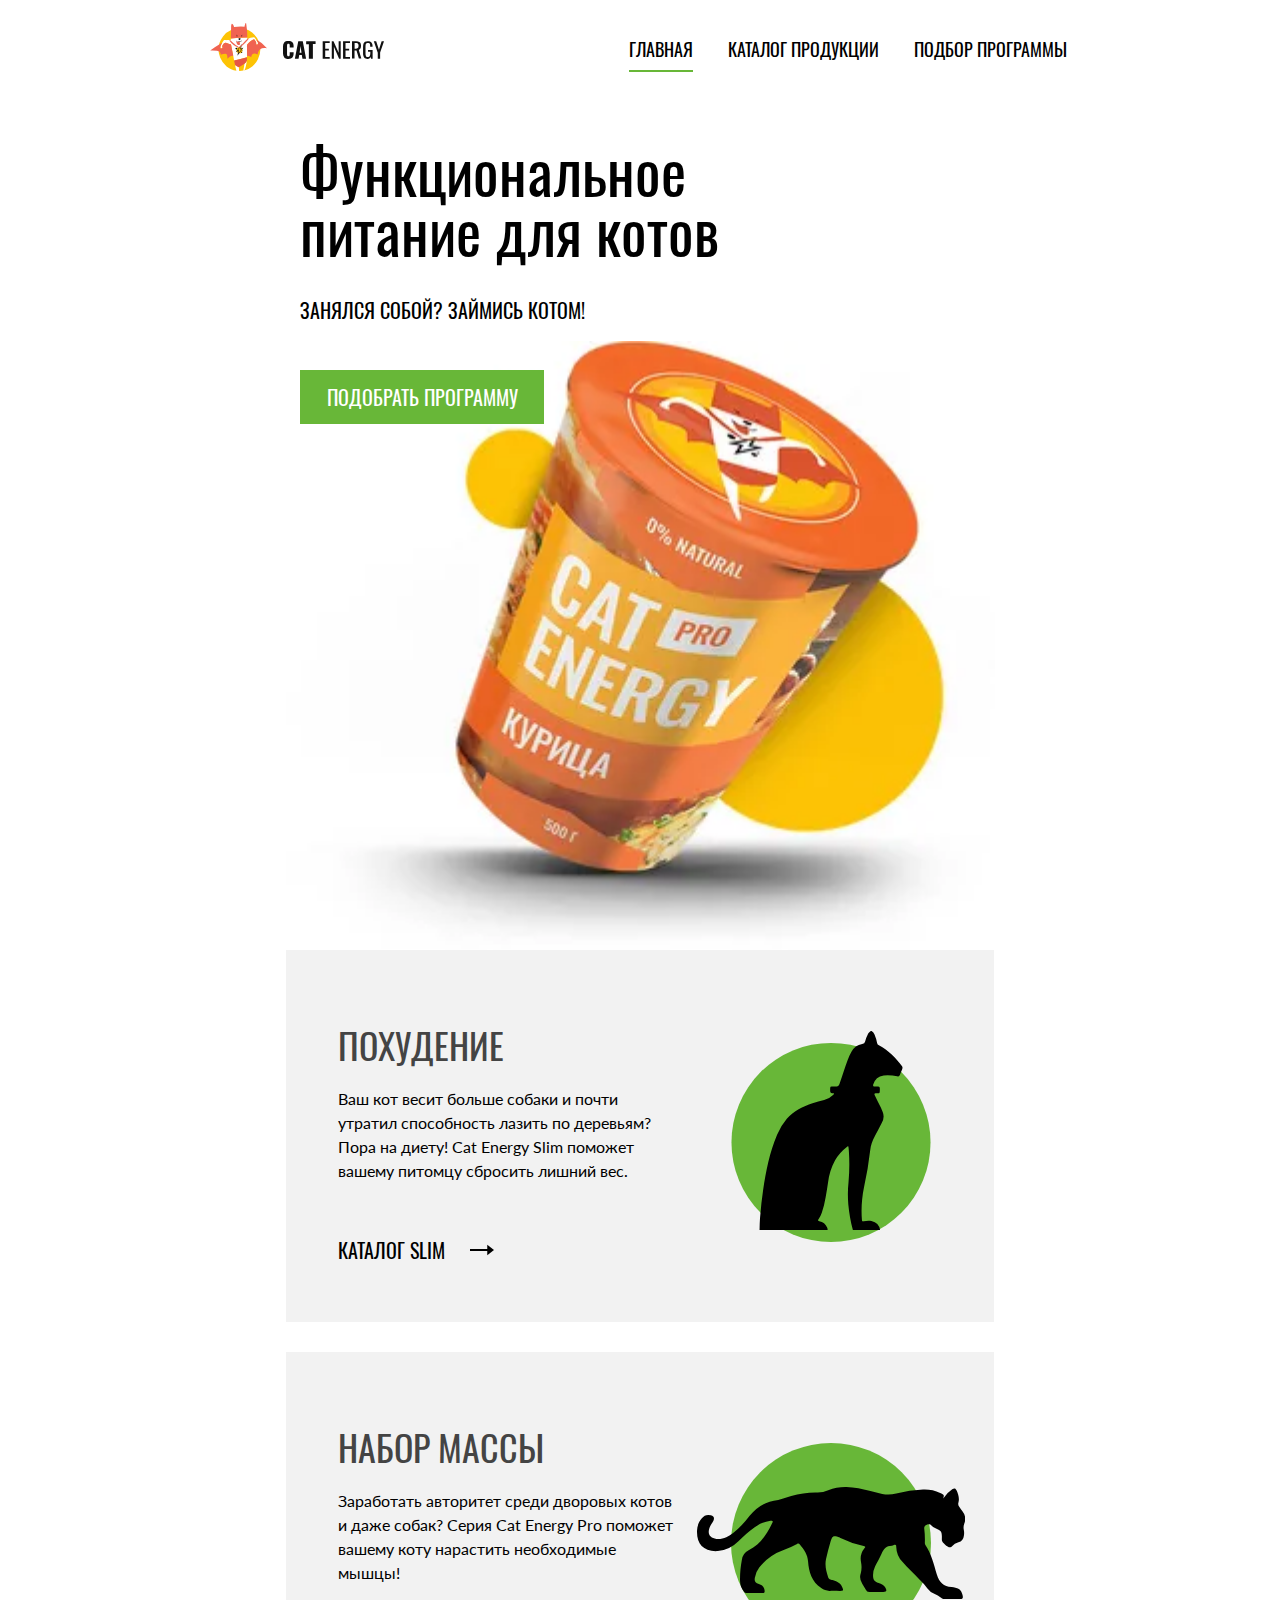
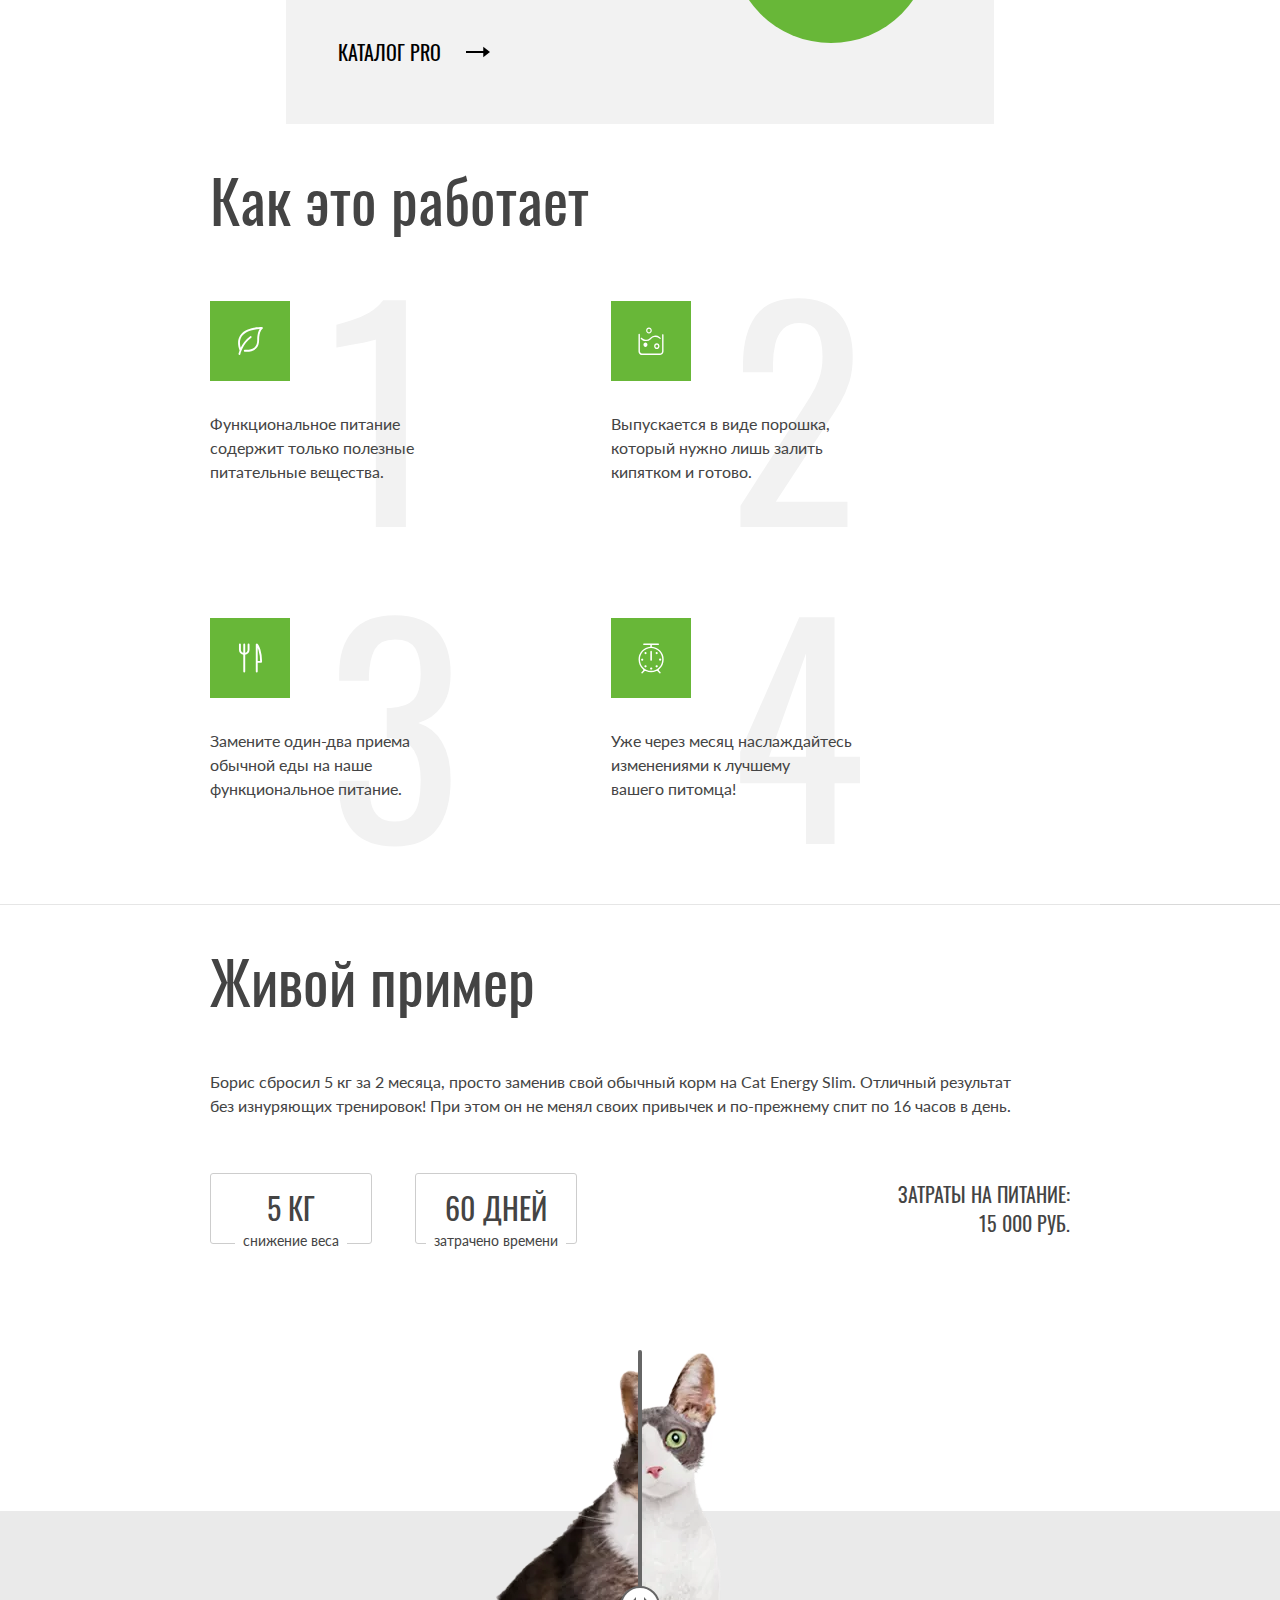
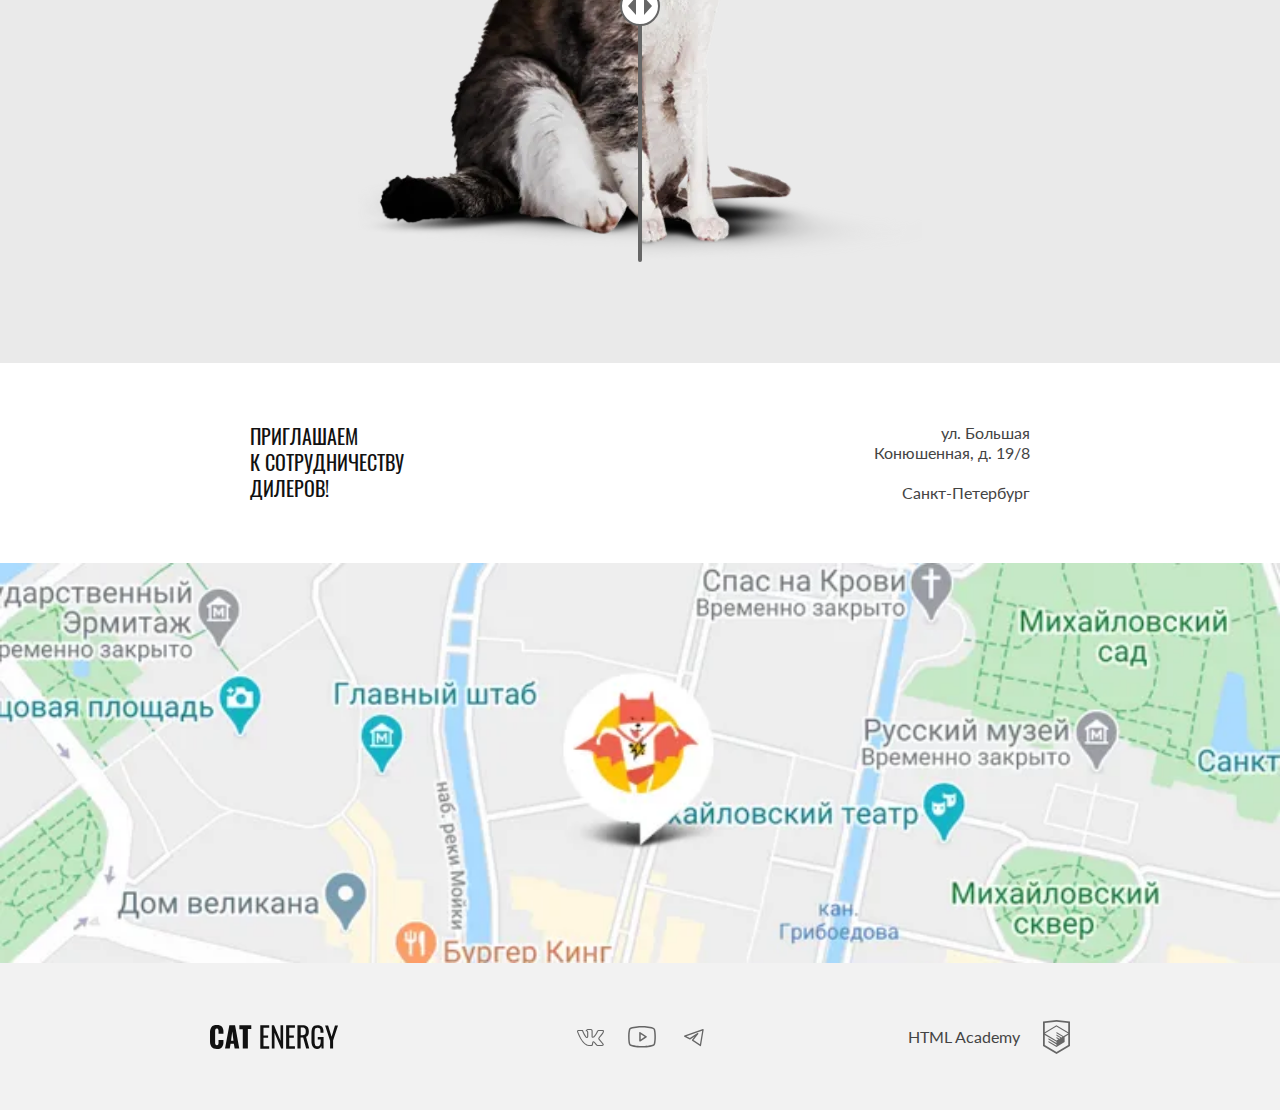
==== commit 84c5f53a: "Deploying to gh-pages from @ katerinesme/2442495-cat-energy-31@e1a7c83fc56c101010177a156c695d586cba3" ====
--- a/index.html
+++ b/index.html
@@ -1 +1 @@
-<!DOCTYPE html><html class="page" lang="ru"><head><meta charset="UTF-8"><title>Cat Energy: Главная</title><meta name="viewport" content="width=device-width,initial-scale=1"><link rel="stylesheet" href="styles/styles.css"><link rel="icon" href="favicon.ico"><link rel="icon" href="favicons/icon.svg" type="image/svg+xml"><link rel="apple-touch-icon" href="favicons/apple.png"><link rel="preload" href="fonts/lato/Lato-Regular.woff2" as="font" type="font/woff" crossorigin="anonymous"><link rel="preload" href="fonts/oswald/oswaldregular.woff2" as="font" type="font/woff" crossorigin="anonymous"></head><body class="page__body"><!-- Шапка --><div class="page__container"><header class="main-header" data-test="header"><div class="main-header__wrapper"><a class="main-header__logo logo" href="index.html"><picture><source media="(min-width: 1440px)" width="70" height="59" type="image/svg+xml" srcset="images/logo-desktop.svg"><source media="(min-width: 768px)" width="60" height="50" type="image/svg+xml" srcset="images/logo-tablet.svg"><img class="logo__logo-image" src="images/logo-mobile.svg" width="33" height="38" alt="Логотип сайта Cat Energy"></picture><img class="logo__logo-text logo__logo-text--header" src="images/logo-text.svg" width="101" height="20" alt="Cat Energy"></a><nav class="main-nav main-nav--opened main-nav--closed"><button class="main-nav__toggle" type="button"><span class="visually-hidden">Переключить навигацию</span></button><ul class="main-nav__list main-nav__list--accent"><li class="main-nav__item"><a class="main-nav__link main-nav__link--current" href="#">Главная</a></li><li class="main-nav__item"><a class="main-nav__link" href="catalog.html">Каталог продукции</a></li><li class="main-nav__item"><a class="main-nav__link" href="#">Подбор программы</a></li></ul></nav></div></header><!-- Главное содержание --><main class="main-container"><!-- Секция: Промо --><section class="promo" data-test="hero"><div class="promo__wrapper"><h1 class="promo__title">Функциональное питание для котов</h1><p class="promo__text">Занялся собой? Займись котом!</p><picture><source type="image/webp" media="(min-width: 1440px)" width="552" height="499" srcset="images/index-can-desktop@1x.webp, images/index-can-desktop@2x.webp 2x"><source type="image/webp" media="(min-width: 768px)" width="709" height="609" srcset="images/index-can-tablet@1x.webp, images/index-can-tablet@2x.webp 2x"><source type="image/webp" srcset="images/index-can-mobile@1x.webp, images/index-can-mobile@2x.webp 2x"><source media="(min-width: 1440px)" width="552" height="499" type="image/png" srcset="images/index-can-desktop@1x.png, images/index-can-desktop@2x.png 2x"><source media="(min-width: 768px)" width="709" height="609" type="image/png" srcset="images/index-can-tablet@1x.png, images/index-can-tablet@2x.png 2x"><img class="promo__image" src="images/index-can-mobile@1x.png" width="280" height="270" srcset="images/index-can-mobile@2x.png 2x" alt="Банка оранжевого цвета для питания котов, со вкусом курицы."></picture><a class="promo__link button button--primary" href="#">Подобрать программу</a></div></section><!-- Секция: типы программ питания --><section class="program" data-test="programs"><div class="program__wrapper"><h2 class="visually-hidden">Программы питания для котов</h2><ul class="program__list"><li class="program__item program__item--slim"><h2 class="program__title">Похудение</h2><p class="program__description">Ваш кот весит больше собаки и почти утратил способность лазить по деревьям? Пора на диету! Cat Energy Slim поможет вашему питомцу сбросить лишний вес.</p><a class="program__link" href="#">Каталог Slim</a></li><li class="program__item program__item--pro"><h2 class="program__title program__title--pro">Набор массы</h2><p class="program__description">Заработать авторитет среди дворовых котов и даже собак? Серия Cat Energy Pro поможет вашему коту нарастить необходимые мышцы!</p><a class="program__link" href="#">Каталог Pro</a></li></ul></div></section><!-- Секция: функции работы питания --><section class="features" data-test="features"><div class="features__wrapper"><h2 class="features__title">Как это работает</h2><ul class="features__list"><li class="features__item features__item--leaf"><p class="features__item-desc">Функциональное питание содержит только полезные питательные вещества.</p></li><li class="features__item features__item--powder"><p class="features__item-desc">Выпускается в виде порошка, который нужно лишь залить кипятком и готово.</p></li><li class="features__item features__item--table-set"><p class="features__item-desc">Замените один-два приема обычной еды на наше функциональное питание.</p></li><li class="features__item features__item--watch"><p class="features__item-desc">Уже через месяц наслаждайтесь изменениями к лучшему вашего&nbsp;питомца!</p></li></ul></div></section><!-- Секция: примеры --><section class="example" data-test="proof"><div class="example__wrapper"><h2 class="example__title">Живой пример</h2><div class="example__info"><p class="example__description">Борис сбросил 5 кг за 2 месяца, просто заменив свой обычный корм на Cat Energy Slim. Отличный результат без&nbsp;изнуряющих тренировок! При этом он не менял своих привычек и по-прежнему спит по 16 часов в день.</p><ul class="example__list"><li class="example__item"><p class="example__definition">5&nbsp;кг</p><p class="example__meaning">снижение веса</p></li><li class="example__item"><p class="example__definition">60&nbsp;дней</p><p class="example__meaning">затрачено времени</p></li></ul><p class="example__expenses">Затраты на питание: <span class="example__price">15 000 руб.</span></p></div><div class="example__slider slider"><span class="visually-hidden">Пример изменений кота Бориса</span><picture><source type="image/webp" media="(min-width: 768px)" srcset="images/cat-before@1x.webp, images/cat-before@2x.webp 2x"><source type="image/webp" srcset="images/cat-before-mobile@1x.webp, images/cat-before-mobile@2x.webp 2x"><source media="(min-width: 768px)" width="560" height="512" type="image/png" srcset="images/cat-before@1x.png, images/cat-before@2x.png 2x"><img class="slider__img slider__img--before" src="images/cat-before-mobile@1x.png" width="280" height="256" srcset="images/cat-before-mobile@2x.png 2x" alt="Кот Борис до перехода на Cat Energy"></picture><div class="slider__curtain"><button class="slider__button" type="button"><span class="visually-hidden">Ползунок слайдера</span></button></div><picture><source type="image/webp" media="(min-width: 768px)" srcset="images/cat-after@1x.webp, images/cat-after@2x.webp 2x"><source type="image/webp" srcset="images/cat-after-mobile@1x.webp, images/cat-after-mobile@2x.webp 2x"><source media="(min-width: 768px)" width="560" height="512" type="image/png" srcset="images/cat-after@1x.png, images/cat-after@2x.png 2x"><img class="slider__img slider__img--after" src="images/cat-after-mobile@1x.png" width="280" height="256" srcset="images/cat-after-mobile@2x.png 2x" alt="Кот Борис после перехода на Cat Energy"></picture></div></div></section><!-- Секция: контакты - адрес и карта --><section class="contacts" data-test="contacts"><div class="contacts__wrapper contacts__wrapper--map"><h2 class="contacts__title">Приглашаем<br>к сотрудничеству дилеров!</h2><address class="contacts__address">ул. Большая Конюшенная, д. 19/8 <span class="contacts__city">Санкт-Петербург</span></address></div><div class="map"><iframe class="map__body" src="https://www.google.com/maps/embed?pb=!1m18!1m12!1m3!1d1998.6037876728603!2d30.320472476648515!3d59.93871647491512!2m3!1f0!2f0!3f0!3m2!1i1024!2i768!4f13.1!3m3!1m2!1s0x4696310fca145cc1%3A0x42b32648d8238007!2z0JHQvtC70YzRiNCw0Y8g0JrQvtC90Y7RiNC10L3QvdCw0Y8g0YPQuy4sIDE5LzgsINCh0LDQvdC60YIt0J_QtdGC0LXRgNCx0YPRgNCzLCAxOTExODY!5e0!3m2!1sru!2sru!4v1712836382877!5m2!1sru!2sru" width="320" height="360" style="border:0;" allowfullscreen="" loading="lazy" referrerpolicy="no-referrer-when-downgrade"></iframe></div></section></main><!-- Подвал сайта --><footer class="page-footer" data-test="footer"><div class="page-footer__wrapper"><a class="page-footer__logo logo" href="#"><img class="logo__text logo__text--footer" src="images/logo-text.svg" width="128" height="24" alt="Cat Energy логотип"></a><ul class="page-footer__social social-list"><li class="social-list__item"><a class="social-list__link social-list__link--vk" href="https://vk.com/htmlacademy"><span class="visually-hidden">Вконтакте</span></a></li><li class="social-list__item"><a class="social-list__link social-list__link--youtube" href="https://www.youtube.com/user/htmlacademyru"><span class="visually-hidden">Youtube</span></a></li><li class="social-list__item"><a class="social-list__link social-list__link--tg" href="https://t.me/htmlacademy"><span class="visually-hidden">Телеграм</span></a></li></ul><a class="page-footer__author author-logo" href="https://htmlacademy.ru/"><span class="author-logo__text">HTML Academy</span> <span class="visually-hidden">Логотип компании разработчика сайта</span></a></div></footer></div><script src="scripts/index.js" defer="defer"></script></body></html>+<!DOCTYPE html><html class="page" lang="ru"><head><meta charset="UTF-8"><title>Cat Energy: Главная</title><meta name="viewport" content="width=device-width,initial-scale=1"><link rel="stylesheet" href="styles/styles.css"><link rel="icon" href="favicon.ico"><link rel="icon" href="favicons/icon.svg" type="image/svg+xml"><link rel="apple-touch-icon" href="favicons/apple.png"><link rel="preload" href="fonts/lato/Lato-Regular.woff2" as="font" type="font/woff" crossorigin="anonymous"><link rel="preload" href="fonts/oswald/oswaldregular.woff2" as="font" type="font/woff" crossorigin="anonymous"></head><body class="page__body"><!-- Шапка --><div class="page__container"><header class="main-header" data-test="header"><div class="main-header__wrapper"><a class="main-header__logo logo" href="index.html"><picture><source media="(min-width: 1440px)" width="70" height="59" type="image/svg+xml" srcset="images/logo-desktop.svg"><source media="(min-width: 768px)" width="60" height="50" type="image/svg+xml" srcset="images/logo-tablet.svg"><img class="logo__logo-image" src="images/logo-mobile.svg" width="33" height="38" alt="Логотип сайта Cat Energy"></picture><img class="logo__logo-text logo__logo-text--header" src="images/logo-text.svg" width="101" height="20" alt="Cat Energy"></a><nav class="main-nav main-nav--no-js"><button class="main-nav__toggle" type="button"><span class="visually-hidden">Переключить навигацию</span></button><ul class="main-nav__list main-nav__list--accent"><li class="main-nav__item"><a class="main-nav__link main-nav__link--current" href="#">Главная</a></li><li class="main-nav__item"><a class="main-nav__link" href="catalog.html">Каталог продукции</a></li><li class="main-nav__item"><a class="main-nav__link" href="#">Подбор программы</a></li></ul></nav></div></header><!-- Главное содержание --><main class="main-container"><!-- Секция: Промо --><section class="promo" data-test="hero"><div class="promo__wrapper"><h1 class="promo__title">Функциональное питание для котов</h1><p class="promo__text">Занялся собой? Займись котом!</p><picture><source type="image/webp" media="(min-width: 1440px)" width="552" height="499" srcset="images/index-can-desktop@1x.webp, images/index-can-desktop@2x.webp 2x"><source type="image/webp" media="(min-width: 768px)" width="709" height="609" srcset="images/index-can-tablet@1x.webp, images/index-can-tablet@2x.webp 2x"><source type="image/webp" srcset="images/index-can-mobile@1x.webp, images/index-can-mobile@2x.webp 2x"><source media="(min-width: 1440px)" width="552" height="499" type="image/png" srcset="images/index-can-desktop@1x.png, images/index-can-desktop@2x.png 2x"><source media="(min-width: 768px)" width="709" height="609" type="image/png" srcset="images/index-can-tablet@1x.png, images/index-can-tablet@2x.png 2x"><img class="promo__image" src="images/index-can-mobile@1x.png" width="280" height="270" srcset="images/index-can-mobile@2x.png 2x" alt="Банка оранжевого цвета для питания котов, со вкусом курицы."></picture><a class="promo__link button button--primary" href="#">Подобрать программу</a></div></section><!-- Секция: типы программ питания --><section class="program" data-test="programs"><div class="program__wrapper"><h2 class="visually-hidden">Программы питания для котов</h2><ul class="program__list"><li class="program__item program__item--slim"><h2 class="program__title">Похудение</h2><p class="program__description">Ваш кот весит больше собаки и почти утратил способность лазить по деревьям? Пора на диету! Cat Energy Slim поможет вашему питомцу сбросить лишний вес.</p><a class="program__link" href="#">Каталог Slim</a></li><li class="program__item program__item--pro"><h2 class="program__title program__title--pro">Набор массы</h2><p class="program__description">Заработать авторитет среди дворовых котов и даже собак? Серия Cat Energy Pro поможет вашему коту нарастить необходимые мышцы!</p><a class="program__link" href="#">Каталог Pro</a></li></ul></div></section><!-- Секция: функции работы питания --><section class="features" data-test="features"><div class="features__wrapper"><h2 class="features__title">Как это работает</h2><ul class="features__list"><li class="features__item features__item--leaf"><p class="features__item-desc">Функциональное питание содержит только полезные питательные вещества.</p></li><li class="features__item features__item--powder"><p class="features__item-desc">Выпускается в виде порошка, который нужно лишь залить кипятком и готово.</p></li><li class="features__item features__item--table-set"><p class="features__item-desc">Замените один-два приема обычной еды на наше функциональное питание.</p></li><li class="features__item features__item--watch"><p class="features__item-desc">Уже через месяц наслаждайтесь изменениями к лучшему вашего&nbsp;питомца!</p></li></ul></div></section><!-- Секция: примеры --><section class="example" data-test="proof"><div class="example__wrapper"><h2 class="example__title">Живой пример</h2><div class="example__info"><p class="example__description">Борис сбросил 5 кг за 2 месяца, просто заменив свой обычный корм на Cat Energy Slim. Отличный результат без&nbsp;изнуряющих тренировок! При этом он не менял своих привычек и по-прежнему спит по 16 часов в день.</p><ul class="example__list"><li class="example__item"><p class="example__definition">5&nbsp;кг</p><p class="example__meaning">снижение веса</p></li><li class="example__item"><p class="example__definition">60&nbsp;дней</p><p class="example__meaning">затрачено времени</p></li></ul><p class="example__expenses">Затраты на питание: <span class="example__price">15 000 руб.</span></p></div><div class="example__slider slider"><span class="visually-hidden">Пример изменений кота Бориса</span><picture><source type="image/webp" media="(min-width: 768px)" srcset="images/cat-before@1x.webp, images/cat-before@2x.webp 2x"><source type="image/webp" srcset="images/cat-before-mobile@1x.webp, images/cat-before-mobile@2x.webp 2x"><source media="(min-width: 768px)" width="560" height="512" type="image/png" srcset="images/cat-before@1x.png, images/cat-before@2x.png 2x"><img class="slider__img slider__img--before" src="images/cat-before-mobile@1x.png" width="280" height="256" srcset="images/cat-before-mobile@2x.png 2x" alt="Кот Борис до перехода на Cat Energy"></picture><div class="slider__curtain"><button class="slider__button" type="button"><span class="visually-hidden">Ползунок слайдера</span></button></div><picture><source type="image/webp" media="(min-width: 768px)" srcset="images/cat-after@1x.webp, images/cat-after@2x.webp 2x"><source type="image/webp" srcset="images/cat-after-mobile@1x.webp, images/cat-after-mobile@2x.webp 2x"><source media="(min-width: 768px)" width="560" height="512" type="image/png" srcset="images/cat-after@1x.png, images/cat-after@2x.png 2x"><img class="slider__img slider__img--after" src="images/cat-after-mobile@1x.png" width="280" height="256" srcset="images/cat-after-mobile@2x.png 2x" alt="Кот Борис после перехода на Cat Energy"></picture></div></div></section><!-- Секция: контакты - адрес и карта --><section class="contacts" data-test="contacts"><div class="contacts__wrapper contacts__wrapper--map"><h2 class="contacts__title">Приглашаем<br>к сотрудничеству дилеров!</h2><address class="contacts__address">ул. Большая Конюшенная, д. 19/8 <span class="contacts__city">Санкт-Петербург</span></address></div><div class="map"><iframe class="map__body" src="https://www.google.com/maps/embed?pb=!1m18!1m12!1m3!1d1998.6037876728603!2d30.320472476648515!3d59.93871647491512!2m3!1f0!2f0!3f0!3m2!1i1024!2i768!4f13.1!3m3!1m2!1s0x4696310fca145cc1%3A0x42b32648d8238007!2z0JHQvtC70YzRiNCw0Y8g0JrQvtC90Y7RiNC10L3QvdCw0Y8g0YPQuy4sIDE5LzgsINCh0LDQvdC60YIt0J_QtdGC0LXRgNCx0YPRgNCzLCAxOTExODY!5e0!3m2!1sru!2sru!4v1712836382877!5m2!1sru!2sru" width="320" height="360" style="border:0;" allowfullscreen="" loading="lazy" referrerpolicy="no-referrer-when-downgrade"></iframe></div></section></main><!-- Подвал сайта --><footer class="page-footer" data-test="footer"><div class="page-footer__wrapper"><a class="page-footer__logo logo" href="#"><img class="logo__text logo__text--footer" src="images/logo-text.svg" width="128" height="24" alt="Cat Energy логотип"></a><ul class="page-footer__social social-list"><li class="social-list__item"><a class="social-list__link social-list__link--vk" href="https://vk.com/htmlacademy"><span class="visually-hidden">Вконтакте</span></a></li><li class="social-list__item"><a class="social-list__link social-list__link--youtube" href="https://www.youtube.com/user/htmlacademyru"><span class="visually-hidden">Youtube</span></a></li><li class="social-list__item"><a class="social-list__link social-list__link--tg" href="https://t.me/htmlacademy"><span class="visually-hidden">Телеграм</span></a></li></ul><a class="page-footer__author author-logo" href="https://htmlacademy.ru/"><span class="author-logo__text">HTML Academy</span> <span class="visually-hidden">Логотип компании разработчика сайта</span></a></div></footer></div><script src="scripts/index.js" defer="defer"></script></body></html>--- a/styles/styles.css
+++ b/styles/styles.css
@@ -1 +1 @@
-@font-face{font-family:Lato;font-weight:400;font-style:normal;src:url(../fonts/lato/Lato-Regular.woff2)format("woff2");font-display:swap}@font-face{font-family:Oswald;font-weight:400;font-style:normal;src:url(../fonts/oswald/oswaldregular.woff2)format("woff2");font-display:swap}*,:after,:before{box-sizing:border-box}img{object-fit:contain;max-width:100%}.visually-hidden{clip:rect(0 0 0 0);border:0;width:1px;height:1px;margin:-1px;padding:0;position:absolute;overflow:hidden}.page{height:100vh}.page__body{color:#444;background-color:#fff;margin:0 auto;font-family:Lato,Arial,sans-serif;font-size:14px;line-height:18px}@media (width>=768px){.page__body{font-size:16px;line-height:24px}}.page__container{flex-direction:column;min-width:320px;min-height:100vh;margin:0 auto;display:flex}.main-header__wrapper{flex-wrap:wrap;justify-content:space-between;align-items:center;margin-left:auto;margin-right:auto;padding:13px 21px 0 20px;display:flex;position:relative}@media (width>=768px){.main-header__wrapper{max-width:920px;padding:25px 33px 0 30px}}@media (width>=1440px){.main-header__wrapper{max-width:1920px;padding:55px 110px 0}}.main-header__wrapper--secondary{border-bottom:1px solid #d9d9d9;margin-bottom:26px}@media (width>=768px){.main-header__wrapper--secondary{border-bottom:0;margin-bottom:65px}}@media (width>=1440px){.main-header__wrapper--secondary{margin-bottom:74px}}.main-header__logo{align-items:center;gap:56px;width:100%;margin-bottom:10px;display:flex}@media (width>=768px){.main-header__logo{gap:16px;width:174px;height:50px;margin-bottom:0}}@media (width>=1440px){.main-header__logo{gap:14px;width:202px;height:59px}}.logo{text-decoration:none}.logo:hover{opacity:.8}.logo:focus{border-radius:3px;outline:3px solid #000}.logo:active,.logofocus{opacity:.6}.logo__text{margin:0;display:block}.logo__logo-text--header{display:block}@media (width>=1440px){.logo__logo-text--header{width:118px;height:22px}}.main-nav__toggle{background-color:#0000;border:none;display:block;position:absolute}@media (width>=768px){.main-nav__toggle{display:none}}@media (width<768px){.main-nav--opened{text-align:center;width:100%;display:block}.main-nav--opened .main-nav__link{border-top:1px solid #d9d9d9;margin-left:-20px;margin-right:-20px;padding:22px 20px 24px}}.main-nav--opened .main-nav__toggle{background-image:url(../icons/stack.svg#icon-close);width:18px;height:18px;top:22px;right:20px}@media (width<768px){.main-nav--closed .main-nav__list{display:none}}.main-nav--closed .main-nav__toggle{background-image:url(../icons/stack.svg#icon-burger-menu);width:24px;height:24px;top:20px;right:21px}.main-nav__list{margin:0;padding:0;list-style:none}@media (width>=768px){.main-nav__list{flex-wrap:wrap;gap:20px 35px;max-width:470px;margin-left:auto;display:flex}}@media (width>=1440px){.main-nav__list{max-width:520px}}.main-nav__link{text-transform:uppercase;color:#000;padding-top:10px;padding-bottom:10px;font-family:Oswald,Arial,sans-serif;font-size:20px;line-height:20px;text-decoration:none;display:block;position:relative}@media (width>=768px){.main-nav__link{font-size:18px;line-height:24px}}@media (width>=1440px){.main-nav__link{padding-top:11px;padding-bottom:8px;font-size:20px;line-height:30px}.main-nav__list--accent .main-nav__link{color:#fff;padding-top:16px;padding-bottom:8px;font-size:20px;line-height:30px}}.main-nav__link:hover,.main-nav__link:focus{opacity:.6}.main-nav__link:active{opacity:.3}@media (width>=768px){.main-nav__link--current:after{content:"";background-color:#68b738;width:100%;height:2px;position:absolute;bottom:0;left:0}}@media (width>=1440px){.main-nav__list--accent .main-nav__link--current:after{background-color:#fff}}.promo__wrapper{background-image:-webkit-linear-gradient(#68b738d9 63%,#fff 63%),-webkit-image-set(url(../images/index-background-mobile@2x.webp) 2x type("image/webp"),url(../images/index-background-mobile@1x.webp) 1x type("image/webp"),url(../images/index-background-mobile@2x.jpg) 2x,url(../images/index-background-mobile@1x.jpg) 1x),-webkit-linear-gradient(90deg,#504f54 50%,#444348 50%);background-image:linear-gradient(#68b738d9 63%,#fff 63%),image-set("../images/index-background-mobile@2x.webp" 2x type("image/webp"),"../images/index-background-mobile@1x.webp" 1x type("image/webp"),"../images/index-background-mobile@2x.jpg" 2x,"../images/index-background-mobile@1x.jpg" 1x),linear-gradient(90deg,#504f54 50%,#444348 50%);background-position:top;background-repeat:no-repeat,no-repeat,no-repeat;background-size:auto;flex-direction:column;align-items:center;margin:0 auto;padding-top:27px;padding-left:20px;padding-right:20px;display:flex}@media (width>=768px){.promo__wrapper{background-image:none;grid-template-rows:repeat(3,min-content);grid-template-columns:1fr;max-width:920px;padding-top:65px;padding-left:30px;padding-right:29px;display:grid}}@media (width>=1440px){.promo__wrapper{grid-template-columns:225px 1fr 1fr 1fr;max-width:1920px;padding:29px 110px 52px}.promo:before{content:"";z-index:-1;background-image:-webkit-linear-gradient(#68b738d9,#68b738d9),-webkit-image-set(url(../images/index-background-desktop@2x.webp) 2x type("image/webp"),url(../images/index-background-desktop@1x.webp) 1x type("image/webp"),url(../images/index-background-desktop@2x.jpg) 2x,url(../images/index-background-desktop@1x.jpg) 1x),-webkit-linear-gradient(90deg,#403f45,#403f45);background-image:linear-gradient(#68b738d9,#68b738d9),image-set("../images/index-background-desktop@2x.webp" 2x type("image/webp"),"../images/index-background-desktop@1x.webp" 1x type("image/webp"),"../images/index-background-desktop@2x.jpg" 2x,"../images/index-background-desktop@1x.jpg" 1x),linear-gradient(90deg,#403f45,#403f45);background-repeat:no-repeat;width:50%;height:694px;position:absolute;top:0;right:0}}.promo__title{color:#fff;text-align:center;max-width:400px;margin:0 0 25px;font-family:Oswald,Arial,sans-serif;font-size:36px;font-weight:400;line-height:36px}@media (width>=768px){.promo__title{color:#000;text-align:left;grid-area:1/1/2/-1;max-width:450px;margin:0 0 40px 90px;font-size:60px;line-height:60px}}@media (width>=1440px){.promo__title{margin:65px 0 3px 80px}}.promo__text{color:#fff;text-transform:uppercase;text-align:center;margin-top:0;margin-bottom:29px;font-family:Oswald,Arial,sans-serif;font-size:14px;line-height:14px}@media (width>=768px){.promo__text{color:#000;text-align:left;grid-area:2/1/3/3;margin:0 0 21px 90px;font-size:20px;line-height:20px}}@media (width>=1440px){.promo__text{margin:0 0 0 80px}}.promo__image{margin:0 auto 3px;display:block}@media (width>=768px){.promo__image{grid-area:3/1/4/-1;margin:0 auto}}@media (width>=1440px){.promo__image{grid-area:1/2/7/5}}@media (width>=768px){.promo picture{display:contents}}.promo__link{text-align:center;color:#000;width:100%;max-width:400px;font-family:Oswald,Arial,sans-serif;font-size:16px;line-height:20px;text-decoration:none}@media (width>=768px){.promo__link{grid-area:3/1/4;align-self:start;width:244px;min-height:54px;margin-top:29px;margin-left:90px;font-size:20px;line-height:20px}}@media (width>=1440px){.promo__link{margin-top:38px;margin-left:80px}}.button{cursor:pointer;text-transform:uppercase;text-align:center;border:none;align-items:center;padding:10px 15px;font-family:Oswald,Arial,sans-serif;text-decoration:none;display:grid}.button--primary{color:#fff;background-color:#68b738;font-family:Oswald,Arial,sans-serif}.button--primary:hover,.button--primary:focus{background-color:#5eaa2f}.button--primary:active{color:#ffffff4d}.button--secondary{color:#444;background-color:#f2f2f2}.button--secondary:hover,.button--secondary:focus,.button--secondary:active{background-color:#ebebeb}.program__wrapper{margin:0 auto;padding:20px}@media (width>=768px){.program__wrapper{max-width:920px;padding:0 30px 45px}}@media (width>=1440px){.program__wrapper{max-width:1920px;padding:82px 110px 71px}}.program__list{flex-direction:column;justify-content:center;align-items:center;gap:20px;margin:0;padding:0;list-style-type:none;display:flex}@media (width>=768px){.program__list{gap:30px}}@media (width>=1440px){.program__list{flex-flow:wrap;gap:80px}}.program__item{color:#444;background-color:#f2f2f2;flex-direction:column;min-height:266px;padding:30px 20px 22px;display:grid;position:relative}@media (width>=768px){.program__item{flex-grow:1;grid-template-columns:340px;width:708px;min-height:372px;padding:77px 63px 53px 52px}}@media (width>=1440px){.program__item{grid-template-columns:1fr;width:570px;padding:77px 61px 55px 52px}}.program__item:before{content:"";background-repeat:no-repeat;background-size:contain;height:50px;position:absolute}.program__item--slim:before{background-image:url(../icons/stack.svg#icon-cat-slim);width:50px;margin-right:20px;top:21px;left:20px}@media (width>=768px){.program__item--slim:before{width:200px;height:211px;top:81px;left:445px}}@media (width>=1440px){.program__item--slim:before{width:100px;height:106px;top:41px;left:52px}}.program__item--pro:before{background-image:url(../icons/stack.svg#icon-cat-sport);width:67px;margin-right:11px;top:24px;left:13px}@media (width>=768px){.program__item--pro:before{width:268px;height:200px;top:91px;left:411px}}@media (width>=1440px){.program__item--pro:before{width:134px;height:100px;top:47px;left:33px}}.program__title{text-transform:uppercase;margin-top:0;margin-bottom:29px;padding-left:70px;font-family:Oswald,Arial,sans-serif;font-size:24px;font-weight:400;line-height:37px}@media (width>=768px){.program__title{margin-bottom:24px;padding-left:0;font-size:36px;line-height:36px}}@media (width>=1440px){.program__title{margin-bottom:73px;padding-left:162px}}.program__title--pro{padding-left:71px}@media (width>=768px){.program__title--pro{padding-left:0}}@media (width>=1440px){.program__title--pro{margin-bottom:73px;padding-left:162px}}.program__description{border-bottom:1px solid #d9d9d9;margin-top:0;margin-bottom:18px;padding-bottom:23px;position:relative}@media (width>=768px){.program__description{color:#000;border-bottom:none;margin-bottom:52px;padding-bottom:0}}@media (width>=1440px){.program__description{margin-bottom:27px}}.program__link{text-transform:uppercase;color:#000;flex-wrap:wrap;align-items:center;gap:15px;margin-top:auto;font-family:Oswald,Arial,sans-serif;font-size:16px;line-height:16px;text-decoration:none;display:flex}@media (width>=768px){.program__link{gap:25px;margin-bottom:4px;font-size:20px;line-height:30px}}.program__link:after{content:"";background-image:url(../icons/stack.svg#icon-arrow);background-repeat:no-repeat;background-size:contain;width:32px;height:12px}.program__link:hover:after,.program__link:focus:after{width:40px;transition:all .4s;transform:scaleX(1.25)}.program__link:active{opacity:.3}.features__wrapper{margin:0 auto;padding-bottom:49px;padding-left:20px;padding-right:20px;position:relative}@media (width>=768px){.features__wrapper{max-width:920px;padding-bottom:47px;padding-left:30px;padding-right:105px}}@media (width>=1440px){.features__wrapper{border-bottom:none;max-width:1920px;padding-bottom:69px;padding-left:110px;padding-right:106px}}@media (320px<width<1440px){.features__wrapper:after{content:"";background-color:#e6e6e6;width:calc(100vw + 100%);height:1px;position:absolute;bottom:0;right:0;box-shadow:100vw 0 #d9d9d9}}.features__title{margin-top:0;margin-bottom:40px;font-family:Oswald,Arial,sans-serif;font-size:36px;font-weight:400;line-height:40px}@media (width>=768px){.features__title{margin-bottom:32px;font-size:60px;line-height:60px}}.features__list{flex-direction:column;gap:20px;margin:0;padding:0;list-style:none;display:flex}@media (width>=768px){.features__list{counter-reset:list 0;flex-flow:wrap;justify-content:space-between;align-items:flex-start;gap:37px;max-width:650px}}@media (width>=1440px){.features__list{max-width:100%}}.features__item{color:#444;grid-template-columns:60px 1fr;align-items:center;gap:20px;display:grid;position:relative}@media (width>=768px){.features__item{grid-template-columns:249px;gap:31px}}.features__item:before{content:"";background-color:#68b738;background-position:50%;background-repeat:no-repeat;width:60px;height:60px}@media (width>=768px){.features__item:before{width:80px;height:80px;margin-top:40px}}.features__item--leaf:before{background-image:url(../icons/stack.svg#icon-leaf);background-size:30px 32px}.features__item--powder:before{background-image:url(../icons/stack.svg#icon-powder);background-size:26px 29px}.features__item--table-set:before{background-image:url(../icons/stack.svg#icon-table-set);background-size:25px 30px}.features__item--watch:before{background-image:url(../icons/stack.svg#icon-watch);background-size:26px 31px}@media (width>=768px){.features__item:after{counter-increment:list;content:counter(list);color:#f2f2f2;z-index:-1;font-family:Oswald,Arial,sans-serif;font-size:280px;line-height:280px;position:absolute;top:0;left:118px}}.features__item-desc{margin:0}@media (width<768px){.features__item-desc{grid-column:2}}@media (width>=768px){.features__item-desc{margin-top:0;margin-bottom:57px;font-size:16px;line-height:24px}}.example{background-color:#eaeaea}@media (width>=768px){.example{background-image:linear-gradient(#fff 57.3% 57.3%,#eaeaea 57.3%)}}@media (width>=1440px){.example{background-image:linear-gradient(#fff 23% 23%,#eaeaea 23%)}}.example__wrapper{margin:0 auto;padding:25px 20px 40px}@media (width>=768px){.example__wrapper{max-width:920px;padding:45px 30px 101px}}@media (width>=1440px){.example__wrapper{grid-template-columns:460px 1fr;column-gap:195px;max-width:1920px;padding:0 110px 75px;display:grid}}.example__title{margin:0 0 40px;font-family:Oswald,Arial,sans-serif;font-size:36px;font-weight:400;line-height:40px}@media (width>=768px){.example__title{margin-bottom:60px;font-size:60px;line-height:60px}}@media (width>=1440px){.example__title{margin-bottom:146px}}@media (width>=768px){.example__info{grid-template-columns:367px 1fr;margin-bottom:82px;display:grid}}@media (width>=1440px){.example__info{flex-direction:column;grid-column:1;margin-bottom:0;display:flex}}.example__description{color:#444;margin-top:0;margin-bottom:20px}@media (width>=768px){.example__description{grid-column:1/-1;margin-bottom:55px}}@media (width>=1440px){.example__description{margin-bottom:69px}}.example__list{flex-wrap:wrap;grid-template-columns:124px 124px;justify-content:center;gap:32px;margin:0 0 20px;padding:0;list-style:none;display:grid}@media (width>=768px){.example__list{grid-template-columns:162px 162px;gap:43px}}@media (width>=1440px){.example__list{justify-content:stretch;gap:42px;margin-bottom:56px}}.example__item{text-align:center;display:grid}.example__definition{text-transform:uppercase;border:1px solid #cdcdcd;border-radius:3px;margin:0;padding:15px 21px 17px;font-family:Oswald,Arial,sans-serif;font-size:24px;line-height:24px}@media (width>=768px){.example__definition{font-size:30px;line-height:37px}}.example__meaning{text-align:center;background-color:#eaeaea;justify-self:center;margin:-11px 0 0;padding:0 10px;font-size:12px;line-height:12px}@media (width<768px){.example__meaning{width:85px}}@media (width>=768px){.example__meaning{background-color:#fff;margin:-10px 0 0;padding:0 8px;font-size:14px;line-height:14px}}@media (width>=1440px){.example__meaning{background-color:#eaeaea}}.example__expenses{text-transform:uppercase;text-align:center;margin:0 0 20px;font-family:Oswald,Arial,sans-serif;font-size:14px;line-height:20px}@media (width>=768px){.example__expenses{flex-direction:column;grid-column:2;align-items:flex-end;row-gap:9px;margin-top:11px;font-size:20px;display:flex}}@media (width>=1440px){.example__expenses{flex-direction:row;column-gap:63px;margin:0}}.example__slider{grid-area:1/2/3;justify-content:center;margin:0 auto}.slider{aspect-ratio:140/128;grid-template-columns:50% auto 50%;width:min(100%,280px);display:grid}@media (width>=768px){.slider{aspect-ratio:280/256;width:min(100%,560px)}}.slider__curtain{z-index:1;color:#666;cursor:col-resize;background-color:currentColor;border-radius:2px;align-items:center;width:4px;height:100%;display:grid}.slider__img{object-fit:cover;width:100%;height:100%;display:block}.slider__img--before{object-position:left}.slider__img--after{object-position:right}.slider__button{color:inherit;cursor:col-resize;background-color:#fff;border:2px solid;border-radius:20px;justify-content:center;align-items:center;width:40px;height:40px;margin:-18px;padding:0;display:grid}.slider__button:before{content:"";background-color:currentColor;width:24px;height:18px;-webkit-mask-image:url(../icons/stack.svg#icon-slider-button);mask-image:url(../icons/stack.svg#icon-slider-button)}.slider__curtain:hover{color:#68b738}.contacts{position:relative}.contacts__wrapper{flex-wrap:wrap;justify-content:space-between;padding:26px 20px;display:flex}@media (width>=768px){.contacts__wrapper{max-width:920px;margin:0 auto;padding:60px 70px}}@media (width>=1440px){.contacts__wrapper{background-color:#fff;width:565px;min-height:199px;padding:60px 78px 60px 80px;position:absolute;top:95px;left:110px}}.contacts__title{text-transform:uppercase;color:#111;width:140px;margin:0;font-family:Oswald,Arial,sans-serif;font-size:16px;font-weight:400;line-height:20px}@media (width>=768px){.contacts__title{width:200px;font-size:20px;line-height:26px}}.contacts__address{color:#444;width:140px;font-style:normal;line-height:20px}@media (width>=768px){.contacts__address{text-align:end;flex-direction:column;width:157px;min-height:80px;display:flex}}@media (width>=1440px){.contacts__address{text-align:left}}@media (width>=768px){.contacts__city{margin-top:auto}}.contacts--catalog{background-color:#f2f2f2}.map{background-image:-webkit-image-set(url(../images/map-mobile@2x.webp) 2x type("image/webp"),url(../images/map-mobile@1x.webp) 1x type("image/webp"),url(../images/map-mobile@2x.jpg) 2x,url(../images/map-mobile@1x.png) 1x);background-image:image-set("../images/map-mobile@2x.webp" 2x type("image/webp"),"../images/map-mobile@1x.webp" 1x type("image/webp"),"../images/map-mobile@2x.jpg" 2x,"../images/map-mobile@1x.png" 1x);background-position:50%;background-repeat:no-repeat;background-size:cover;min-height:362px}@media (width>=768px){.map{background-image:-webkit-image-set(url(../images/map-tablet@2x.webp) 2x type("image/webp"),url(../images/map-tablet@1x.webp) 1x type("image/webp"),url(../images/map-tablet@2x.jpg) 2x,url(../images/map-tablet@1x.png) 1x);background-image:image-set("../images/map-tablet@2x.webp" 2x type("image/webp"),"../images/map-tablet@1x.webp" 1x type("image/webp"),"../images/map-tablet@2x.jpg" 2x,"../images/map-tablet@1x.png" 1x);min-height:400px}}@media (width>=1440px){.map{background-image:-webkit-image-set(url(../images/map-desktop@2x.webp) 2x type("image/webp"),url(../images/map-desktop@1x.webp) 1x type("image/webp"),url(../images/map-desktop@2x.jpg) 2x,url(../images/map-desktop@1x.png) 1x);background-image:image-set("../images/map-desktop@2x.webp" 2x type("image/webp"),"../images/map-desktop@1x.webp" 1x type("image/webp"),"../images/map-desktop@2x.jpg" 2x,"../images/map-desktop@1x.png" 1x)}}.map__body{border:0;width:100%;min-height:362px;display:block}@media (width>=768px){.map__body{min-height:400px}}.social-list{margin:0;padding:0;list-style-type:none}.social-list__link{color:inherit;padding:19px 0;text-decoration:none;display:block}@media (width>=768px){.social-list__link{padding:8px 0 7px}}.social-list__link:before{content:"";display:inherit;background-color:#666;width:28px;height:22px;-webkit-mask-position:50%;mask-position:50%;-webkit-mask-repeat:no-repeat;mask-repeat:no-repeat}.social-list__link--vk:before{-webkit-mask-image:url(../icons/stack.svg#icon-vk);mask-image:url(../icons/stack.svg#icon-vk)}.social-list__link--youtube:before{-webkit-mask-image:url(../icons/stack.svg#icon-youtube);mask-image:url(../icons/stack.svg#icon-youtube)}.social-list__link--tg:before{-webkit-mask-image:url(../icons/stack.svg#icon-tg);mask-image:url(../icons/stack.svg#icon-tg)}.social-list__link:hover:before,.social-list__link:focus:before{background-color:#68b738}.social-list__link:active:before{opacity:.3}.page-footer{background-color:#f2f2f2;flex-shrink:0;margin-top:auto}.page-footer__wrapper{flex-direction:column;margin:0 auto;padding:40px 20px;display:flex}@media (width>=768px){.page-footer__wrapper{flex-flow:wrap;justify-content:space-between;align-items:center;gap:20px;max-width:920px;padding:55px 30px}}@media (width>=1440px){.page-footer__wrapper{max-width:1920px;padding:66px 110px}}.page-footer__social{border-top:1px solid #d9d9d9;border-bottom:1px solid #d9d9d9;flex-wrap:wrap;justify-content:center;gap:24px;margin:0 0 20px;display:flex}@media (width>=768px){.page-footer__social{border:none;max-width:235px;margin:0;padding:0}}.page-footer__logo{align-self:center;width:128px;margin-bottom:19px}@media (width>=768px){.page-footer__logo{margin-bottom:0;margin-right:37px}}.author-logo{color:#444;font-size:16px;line-height:20px;text-decoration:none}.author-logo__text{flex-wrap:wrap;justify-content:space-between;align-items:center;display:flex}@media (width>=768px){.author-logo__text{gap:23px}}.author-logo__text:after{content:"";display:inherit;background-color:#666;width:27px;height:34px;-webkit-mask-image:url(../icons/stack.svg#icon-html-logo);mask-image:url(../icons/stack.svg#icon-html-logo);-webkit-mask-position:50%;mask-position:50%;-webkit-mask-repeat:no-repeat;mask-repeat:no-repeat}.author-logo__text:hover:after,.author-logo__text:focus:after{background-color:#68b738}.author-logo__text:active{opacity:.3}.catalog__wrapper{margin:0 auto}@media (width>=768px){.catalog__wrapper{max-width:920px;padding:0 30px 74px}}@media (width>=1440px){.catalog__wrapper{max-width:1920px;padding:0 110px 71px}}.catalog__title{margin:0 20px 41px;font-family:Oswald,Arial,sans-serif;font-size:36px;font-weight:400;line-height:36px}@media (width>=768px){.catalog__title{margin-bottom:84px;margin-left:0;font-size:60px;line-height:60px}}.catalog__list{grid-template-columns:repeat(auto-fit,minmax(324px,1fr));justify-content:center;margin:0;padding:0;list-style:none;display:grid;overflow-x:hidden}@media (width>=768px){.catalog__list{gap:60px}}@media (width>=1440px){.catalog__list{grid-template-columns:repeat(auto-fit,minmax(245px,1fr));gap:63px 80px}}.catalog__item{flex-wrap:wrap;justify-content:space-around;padding:20px 20px 24px;display:flex;position:relative}@media (width>=768px){.catalog__item{background-image:linear-gradient(#fff 16% 16%,#f2f2f2 16%);border-bottom:none;flex-direction:column;justify-content:stretch;align-items:center;min-height:429px;padding:10px 37px 40px}}@media (width>=1440px){.catalog__item{width:245px;padding:10px 38px 40px}}@media (width<768px){.catalog__item:before{content:"";background-color:#d9d9d9;width:calc(100vw + 100%);height:1px;position:absolute;top:0;right:0;box-shadow:100vw 0 #d9d9d9}.catalog__item:last-child:after{content:"";background-color:#d9d9d9;width:calc(100% + 100vh);height:1px;position:absolute;bottom:0}}.catalog__image-wrapper{justify-content:center;align-items:center;width:140px;height:107px;display:grid}@media (width>=768px){.catalog__image-wrapper{width:200px;height:210px;margin-bottom:22px}}@media (width>=1440px){.catalog__image-wrapper{width:169px;margin-bottom:11px}}.catalog__card-info-wrapper{width:140px}@media (width>=768px){.catalog__card-info-wrapper{flex-direction:column;align-items:center;width:100%;display:flex}}.catalog__photo-link{cursor:pointer;display:block}.catalog__photo-link:hover{opacity:.6}.catalog__title-link{color:#222;text-transform:uppercase;width:76px;margin-bottom:14px;font-family:Oswald,Arial,sans-serif;text-decoration:none;display:block}@media (width>=768px){.catalog__title-link{width:135px;margin-bottom:20px}}@media (width>=1440px){.catalog__title-link{width:140px;margin-bottom:22px}}.catalog__title-link:hover,.catalog__title-link:focus{opacity:.6}.catalog__title-link:focus{border-radius:3px;outline:3px solid #000}.catalog__title-link:active{opacity:.3}.catalog__card-title{margin:0;font-size:16px;font-weight:400;line-height:20px}@media (width>=768px){.catalog__card-title{text-align:center;margin-bottom:0;font-size:20px;line-height:24px}}.catalog__table{border-collapse:collapse;color:#444;width:100%;font-size:12px;line-height:16px}@media (width>=768px){.catalog__table{margin-bottom:32px;font-size:16px;line-height:20px}.catalog__table-body{flex-direction:column;gap:4px;display:flex}}.catalog__table-row{justify-content:space-between;display:flex}@media (width>=768px){.catalog__table-row{border-bottom:1px solid #cdcdcd;padding-bottom:4px}}@media (width>=1440px){.catalog__table-row{padding-bottom:7px}}.catalog__link{width:100%;margin-top:17px;font-size:16px;line-height:20px}@media (width>=768px){.catalog__link{margin-top:auto}}.catalog__item--show-more{background-image:none;flex-direction:column;align-items:center}@media (width>=768px){.catalog__item--show-more{border:2px solid #f2f2f2;margin-top:83px;padding:50px 37px 40px}}.catalog__item--show-more .catalog__title-link{text-align:center;width:100%;margin-bottom:8px}@media (width>=768px){.catalog__item--show-more .catalog__title-link{width:135px;margin-bottom:23px}}@media (width>=1440px){.catalog__item--show-more .catalog__title-link{margin-bottom:26px}}.catalog__item--show-more .catalog__title-link:before{content:"";display:inherit;background-color:#d9d9d9;width:30px;height:30px;margin:5px auto 25px;-webkit-mask-image:url(../icons/stack.svg#icon-plus);mask-image:url(../icons/stack.svg#icon-plus);-webkit-mask-position:50%;mask-position:50%;-webkit-mask-size:contain;mask-size:contain;-webkit-mask-repeat:no-repeat;mask-repeat:no-repeat}@media (width>=768px){.catalog__item--show-more .catalog__title-link:before{width:60px;height:60px;margin:0 auto 50px}}@media (width>=1440px){.catalog__item--show-more .catalog__title-link:before{margin:0 auto 38px}}.catalog__text{margin-top:0;margin-bottom:4px;font-size:12px;line-height:16px}@media (width>=768px){.catalog__text{text-align:center;width:170px;margin-bottom:78px;font-size:16px;line-height:18px}}.extra-products__wrapper{margin:0 auto;padding-top:27px;padding-left:20px;padding-right:20px}@media (width>=768px){.extra-products__wrapper{max-width:920px;padding:0 30px}}@media (width>=1440px){.extra-products__wrapper{grid-template-columns:1fr 245px;column-gap:80px;max-width:1920px;padding:0 110px;display:grid}}.extra-products__title{text-align:left;background-color:#fff;width:-moz-fit-content;width:fit-content;margin:0 0 34px;font-family:Oswald,Arial,sans-serif;font-size:24px;font-weight:400;line-height:24px;position:relative;box-shadow:-40px 0 #fff,40px 0 #fff}@media (width>=768px){.extra-products__title{margin-bottom:79px;margin-left:40px;font-size:32px;line-height:32px}}@media (width>=1440px){.extra-products__title{grid-column:1/-1;margin-bottom:80px;margin-left:0;font-size:40px;line-height:40px}}.extra-products__table{width:100%;margin:0 auto 33px}@media (width>=768px){.extra-products__table{margin-bottom:67px}}@media (width>=1440px){.extra-products__table{margin-bottom:0}}.extra-products__bonus{background-image:-webkit-linear-gradient(#68b738d9,#68b738d9),-webkit-image-set(url(../images/bonus-background-mobile@2x.webp) 2x type("image/webp"),url(../images/bonus-background-mobile@1x.webp) 1x type("image/webp"),url(../images/bonus-background-mobile@2x.jpg) 2x,url(../images/bonus-background-mobile@1x.jpg) 1x);background-image:linear-gradient(#68b738d9,#68b738d9),image-set("../images/bonus-background-mobile@2x.webp" 2x type("image/webp"),"../images/bonus-background-mobile@1x.webp" 1x type("image/webp"),"../images/bonus-background-mobile@2x.jpg" 2x,"../images/bonus-background-mobile@1x.jpg" 1x);background-position:50%;background-repeat:no-repeat;background-size:contain;align-items:center;max-width:280px;min-height:290px;margin:0 auto;padding:58px 42px 25px;display:grid}@media (width>=768px){.extra-products__bonus{background-image:-webkit-linear-gradient(#68b738d9,#68b738d9),-webkit-image-set(url(../images/bonus-background-tablet@2x.webp) 2x type("image/webp"),url(../images/bonus-background-tablet@1x.webp) 1x type("image/webp"),url(../images/bonus-background-tablet@2x.jpg) 2x,url(../images/bonus-background-tablet@1x.jpg) 1x);background-image:linear-gradient(#68b738d9,#68b738d9),image-set("../images/bonus-background-tablet@2x.webp" 2x type("image/webp"),"../images/bonus-background-tablet@1x.webp" 1x type("image/webp"),"../images/bonus-background-tablet@2x.jpg" 2x,"../images/bonus-background-tablet@1x.jpg" 1x);background-size:contain;grid-template-columns:195px 1fr;column-gap:206px;max-width:707px;min-height:200px;padding:20px}}@media (width>=1440px){.extra-products__bonus{background-image:-webkit-linear-gradient(#68b738d9,#68b738d9),-webkit-image-set(url(../images/bonus-background-desktop@2x.webp) 2x type("image/webp"),url(../images/bonus-background-desktop@1x.webp) 1x type("image/webp"),url(../images/bonus-background-desktop@2x.jpg) 2x,url(../images/bonus-background-desktop@1x.jpg) 1x);background-image:linear-gradient(#68b738d9,#68b738d9),image-set("../images/bonus-background-desktop@2x.webp" 2x type("image/webp"),"../images/bonus-background-desktop@1x.webp" 1x type("image/webp"),"../images/bonus-background-desktop@2x.jpg" 2x,"../images/bonus-background-desktop@1x.jpg" 1x);grid-template-columns:220px;justify-content:center;align-self:end;gap:0;max-width:245px;min-height:288px}}.extra-products__text{color:#fff;text-align:center;margin-top:0;font-size:16px;line-height:20px}@media (768px<width<1440px){.extra-products__text{grid-column:2}}@media (width>=768px){.extra-products__text{text-align:left;margin-bottom:0}}@media (width>=1440px){.extra-products__text{text-align:center}}.extra-products__bonus:before{content:"";display:inherit;background-image:url(../icons/stack.svg#icon-gift);background-repeat:no-repeat;width:78px;height:80px;margin:0 auto 48px}@media (width>=768px){.extra-products__bonus:before{margin:0 auto}}@media (width>=1440px){.extra-products__bonus:before{margin:13px auto 5px}}.product-table{border-collapse:collapse}@media (768px<=width<1440px){.product-table{border:1px solid #cdcdcd;max-width:900px}}.product-table__title{text-align:left;background-color:#fff;width:-moz-fit-content;width:fit-content;margin:0 0 31px;font-family:Oswald,Arial,sans-serif;font-size:24px;font-weight:400;line-height:24px;position:relative}@media (width>=768px){.product-table__title{margin-bottom:75px;padding-left:40px;padding-right:40px;font-size:32px;line-height:32px}}@media (width>=1440px){.product-table__title{margin-bottom:80px;padding-left:0;font-size:40px;line-height:40px}}.product-table__title:before{content:"";z-index:-1;background-color:#68b738;width:100vw;height:2px;position:absolute;top:50%;right:0;box-shadow:100vw 0 #68b738}.product-table__row{border-top:1px solid #cdcdcd;grid-template-columns:1fr 1fr;padding-top:12px;padding-bottom:18px;display:grid}@media (width>=768px){.product-table__row{grid-template-columns:1fr 1fr 91px;justify-items:end;row-gap:21px;padding:26px 38px 27px}}@media (768px<=width<1440px){.product-table__row{border:1px solid #cdcdcd}}@media (width>=1440px){.product-table__row{grid-template-columns:310px 1fr 72px 244px;align-items:center;column-gap:13px;padding:14px 0}}.product-table__row:last-child{border-bottom:1px solid #cdcdcd}.product-table__item-title{color:#222;text-transform:uppercase;grid-column:1/-1;margin-bottom:12px;font-family:Oswald,Arial,sans-serif;font-size:16px;line-height:16px}@media (width>=768px){.product-table__item-title{grid-column:1;justify-self:start;margin-bottom:0;font-size:20px;line-height:20px}}.product-table__item{margin-bottom:11px;line-height:14px}@media (width>=768px){.product-table__item{margin-top:6px;margin-bottom:0}}@media (width>=1440px){.product-table__item{justify-self:start}}.product-table__item+.product-table__item{justify-self:end}@media (width>=768px){.product-table__item+.product-table__item{justify-self:start}}.product-table__item-action{grid-column:1/-1;width:100%}@media (width>=1440px){.product-table__item-action{grid-column:4;width:244px}}.product-table__link{width:100%;font-size:16px;line-height:20px}@media (width>=768px){.product-table__link{justify-self:stretch}}.subscribe-promotion__wrapper{margin:0 auto;padding:40px 20px}@media (width>=768px){.subscribe-promotion__wrapper{max-width:920px;padding:80px 68px}}@media (width>=1440px){.subscribe-promotion__wrapper{max-width:1920px;padding:96px 110px 104px}}.subscribe-promotion__title{background-color:#fff;width:-moz-fit-content;width:fit-content;margin:0 0 32px;font-family:Oswald,Arial,sans-serif;font-size:24px;font-weight:400;line-height:24px;position:relative;box-shadow:-40px 0 #fff,40px 0 #fff}@media (width>=768px){.subscribe-promotion__title{margin-bottom:66px;font-size:32px;line-height:32px}}@media (width>=1440px){.subscribe-promotion__title{margin-bottom:72px;font-size:40px;line-height:40px}}.subscribe-promotion__desc{text-align:center;margin-bottom:24px;font-family:Oswald,Arial,sans-serif;font-size:16px;line-height:24px}@media (width>=768px){.subscribe-promotion__desc{font-size:24px;line-height:32px}.subscribe-promotion__form{grid-template-columns:minmax(376px,496px) 256px;justify-content:center;display:grid}}.form__field{color:#444;text-transform:uppercase;background-color:#fff;border:1px solid #f2f2f2;width:100%;margin-bottom:15px;padding:13px;font-family:Oswald,Arial,sans-serif;font-size:20px;line-height:29px}@media (width>=768px){.form__field{margin-bottom:0}}.form__button{width:100%;min-height:56px;font-size:20px;line-height:26px}.accent-line:before{content:"";z-index:-1;background-color:#68b738;width:100vw;height:2px;position:absolute;top:42%;right:0;box-shadow:100vw 0 #68b738}.error{border:none;box-shadow:inset 0 0 0 2px #ff8282}+@font-face{font-family:Lato;font-weight:400;font-style:normal;src:url(../fonts/lato/Lato-Regular.woff2)format("woff2");font-display:swap}@font-face{font-family:Oswald;font-weight:400;font-style:normal;src:url(../fonts/oswald/oswaldregular.woff2)format("woff2");font-display:swap}*,:after,:before{box-sizing:border-box}img{object-fit:contain;max-width:100%}.visually-hidden{clip:rect(0 0 0 0);border:0;width:1px;height:1px;margin:-1px;padding:0;position:absolute;overflow:hidden}.page{height:100vh}.page__body{color:#444;background-color:#fff;margin:0 auto;font-family:Lato,Arial,sans-serif;font-size:14px;line-height:18px}@media (width>=768px){.page__body{font-size:16px;line-height:24px}}.page__container{flex-direction:column;min-width:320px;min-height:100vh;margin:0 auto;display:flex}.main-header__wrapper{flex-wrap:wrap;justify-content:space-between;align-items:center;margin-left:auto;margin-right:auto;padding:13px 21px 0 20px;display:flex;position:relative}@media (width>=768px){.main-header__wrapper{max-width:920px;padding:25px 33px 0 30px}}@media (width>=1440px){.main-header__wrapper{max-width:1920px;padding:55px 110px 0}}.main-header__wrapper--secondary{border-bottom:1px solid #d9d9d9;margin-bottom:26px}@media (width>=768px){.main-header__wrapper--secondary{border-bottom:0;margin-bottom:65px}}@media (width>=1440px){.main-header__wrapper--secondary{margin-bottom:74px}}.main-header__logo{align-items:center;gap:56px;width:100%;margin-bottom:10px;display:flex}@media (width>=768px){.main-header__logo{gap:16px;width:174px;height:50px;margin-bottom:0}}@media (width>=1440px){.main-header__logo{gap:14px;width:202px;height:59px}}.logo{text-decoration:none}.logo:hover{opacity:.8}.logo:focus{border-radius:3px;outline:3px solid #000}.logo:active,.logofocus{opacity:.6}.logo__text{margin:0;display:block}.logo__logo-text--header{display:block}@media (width>=1440px){.logo__logo-text--header{width:118px;height:22px}}.main-nav__toggle{background-color:#0000;border:none;display:block;position:absolute}@media (width>=768px){.main-nav__toggle{display:none}}.main-nav__list{margin:0;padding:0;list-style:none}@media (width>=768px){.main-nav__list{flex-wrap:wrap;gap:20px 35px;max-width:470px;margin-left:auto;display:flex}}@media (width>=1440px){.main-nav__list{max-width:520px}}.main-nav__link{text-transform:uppercase;color:#000;font-family:Oswald,Arial,sans-serif;font-size:20px;line-height:20px;text-decoration:none}@media (width>=768px){.main-nav__link{padding-top:10px;padding-bottom:10px;font-size:18px;line-height:24px;position:relative}}@media (width>=1440px){.main-nav__link{padding-top:11px;padding-bottom:8px;font-size:20px;line-height:30px}.main-nav__list--accent .main-nav__link{color:#fff;padding-top:16px;padding-bottom:8px;font-size:20px;line-height:30px}}.main-nav__link:hover,.main-nav__link:focus{opacity:.6}.main-nav__link:active{opacity:.3}@media (width>=768px){.main-nav__link--current:after{content:"";background-color:#68b738;width:100%;height:2px;position:absolute;bottom:0;left:0}}@media (width>=1440px){.main-nav__list--accent .main-nav__link--current:after{background-color:#fff}}@media (width<768px){.main-nav{text-align:center;width:100%}.main-nav--closed .main-nav__list{display:none}.main-nav--closed .main-nav__toggle{background-image:url(../icons/stack.svg#icon-burger-menu);width:24px;height:24px;top:20px;right:21px}.main-nav--opened .main-nav__list{z-index:1;background-color:#fff;width:100%;position:absolute;right:0}.main-nav--opened .main-nav__link{padding:22px 20px 24px;display:block}.main-nav--opened .main-nav__item{border-top:1px solid #d9d9d9}.main-nav--opened .main-nav__item:last-child{border-bottom:1px solid #d9d9d9}.main-nav--opened .main-nav__toggle{background-image:url(../icons/stack.svg#icon-close);width:18px;height:18px;top:22px;right:20px}.main-nav--no-js{display:block}.main-nav--no-js .main-nav__link{padding:22px 20px 24px;display:block}.main-nav--no-js .main-nav__item{border-top:1px solid #d9d9d9;margin-left:-20px;margin-right:-20px}.main-nav--no-js .main-nav__item:last-child{border-bottom:1px solid #d9d9d9}.main-nav--no-js .main-nav__toggle{display:none}}.promo__wrapper{background-image:-webkit-linear-gradient(#68b738d9 63%,#fff 63%),-webkit-image-set(url(../images/index-background-mobile@2x.webp) 2x type("image/webp"),url(../images/index-background-mobile@1x.webp) 1x type("image/webp"),url(../images/index-background-mobile@2x.jpg) 2x,url(../images/index-background-mobile@1x.jpg) 1x),-webkit-linear-gradient(90deg,#504f54 50%,#444348 50%);background-image:linear-gradient(#68b738d9 63%,#fff 63%),image-set("../images/index-background-mobile@2x.webp" 2x type("image/webp"),"../images/index-background-mobile@1x.webp" 1x type("image/webp"),"../images/index-background-mobile@2x.jpg" 2x,"../images/index-background-mobile@1x.jpg" 1x),linear-gradient(90deg,#504f54 50%,#444348 50%);background-position:top;background-repeat:no-repeat,no-repeat,no-repeat;background-size:auto;flex-direction:column;align-items:center;margin:0 auto;padding-top:27px;padding-left:20px;padding-right:20px;display:flex}@media (width>=768px){.promo__wrapper{background-image:none;grid-template-rows:repeat(3,min-content);grid-template-columns:1fr;max-width:920px;padding-top:65px;padding-left:30px;padding-right:29px;display:grid}}@media (width>=1440px){.promo__wrapper{grid-template-columns:225px 1fr 1fr 1fr;max-width:1920px;padding:29px 110px 52px}.promo:before{content:"";z-index:-1;background-image:-webkit-linear-gradient(#68b738d9,#68b738d9),-webkit-image-set(url(../images/index-background-desktop@2x.webp) 2x type("image/webp"),url(../images/index-background-desktop@1x.webp) 1x type("image/webp"),url(../images/index-background-desktop@2x.jpg) 2x,url(../images/index-background-desktop@1x.jpg) 1x),-webkit-linear-gradient(90deg,#403f45,#403f45);background-image:linear-gradient(#68b738d9,#68b738d9),image-set("../images/index-background-desktop@2x.webp" 2x type("image/webp"),"../images/index-background-desktop@1x.webp" 1x type("image/webp"),"../images/index-background-desktop@2x.jpg" 2x,"../images/index-background-desktop@1x.jpg" 1x),linear-gradient(90deg,#403f45,#403f45);background-repeat:no-repeat;width:50%;height:694px;position:absolute;top:0;right:0}}.promo__title{color:#fff;text-align:center;max-width:400px;margin:0 0 25px;font-family:Oswald,Arial,sans-serif;font-size:36px;font-weight:400;line-height:36px}@media (width>=768px){.promo__title{color:#000;text-align:left;grid-area:1/1/2/-1;max-width:450px;margin:0 0 40px 90px;font-size:60px;line-height:60px}}@media (width>=1440px){.promo__title{margin:65px 0 3px 80px}}.promo__text{color:#fff;text-transform:uppercase;text-align:center;margin-top:0;margin-bottom:29px;font-family:Oswald,Arial,sans-serif;font-size:14px;line-height:14px}@media (width>=768px){.promo__text{color:#000;text-align:left;grid-area:2/1/3/3;margin:0 0 21px 90px;font-size:20px;line-height:20px}}@media (width>=1440px){.promo__text{margin:0 0 0 80px}}.promo__image{margin:0 auto 3px;display:block}@media (width>=768px){.promo__image{grid-area:3/1/4/-1;margin:0 auto}}@media (width>=1440px){.promo__image{grid-area:1/2/7/5}}@media (width>=768px){.promo picture{display:contents}}.promo__link{text-align:center;color:#000;width:100%;max-width:400px;font-family:Oswald,Arial,sans-serif;font-size:16px;line-height:20px;text-decoration:none}@media (width>=768px){.promo__link{grid-area:3/1/4;align-self:start;width:244px;min-height:54px;margin-top:29px;margin-left:90px;font-size:20px;line-height:20px}}@media (width>=1440px){.promo__link{margin-top:38px;margin-left:80px}}.button{cursor:pointer;text-transform:uppercase;text-align:center;border:none;align-items:center;padding:10px 15px;font-family:Oswald,Arial,sans-serif;text-decoration:none;display:grid}.button--primary{color:#fff;background-color:#68b738;font-family:Oswald,Arial,sans-serif}.button--primary:hover,.button--primary:focus{background-color:#5eaa2f}.button--primary:active{color:#ffffff4d}.button--secondary{color:#444;background-color:#f2f2f2}.button--secondary:hover,.button--secondary:focus,.button--secondary:active{background-color:#ebebeb}.program__wrapper{margin:0 auto;padding:20px}@media (width>=768px){.program__wrapper{max-width:920px;padding:0 30px 45px}}@media (width>=1440px){.program__wrapper{max-width:1920px;padding:82px 110px 71px}}.program__list{flex-direction:column;justify-content:center;align-items:center;gap:20px;margin:0;padding:0;list-style-type:none;display:flex}@media (width>=768px){.program__list{gap:30px}}@media (width>=1440px){.program__list{flex-flow:wrap;gap:80px}}.program__item{color:#444;background-color:#f2f2f2;flex-direction:column;min-height:266px;padding:30px 20px 22px;display:grid;position:relative}@media (width>=768px){.program__item{flex-grow:1;grid-template-columns:340px;width:708px;min-height:372px;padding:77px 63px 53px 52px}}@media (width>=1440px){.program__item{grid-template-columns:1fr;width:570px;padding:77px 61px 55px 52px}}.program__item:before{content:"";background-repeat:no-repeat;background-size:contain;height:50px;position:absolute}.program__item--slim:before{background-image:url(../icons/stack.svg#icon-cat-slim);width:50px;margin-right:20px;top:21px;left:20px}@media (width>=768px){.program__item--slim:before{width:200px;height:211px;top:81px;left:445px}}@media (width>=1440px){.program__item--slim:before{width:100px;height:106px;top:41px;left:52px}}.program__item--pro:before{background-image:url(../icons/stack.svg#icon-cat-sport);width:67px;margin-right:11px;top:24px;left:13px}@media (width>=768px){.program__item--pro:before{width:268px;height:200px;top:91px;left:411px}}@media (width>=1440px){.program__item--pro:before{width:134px;height:100px;top:47px;left:33px}}.program__title{text-transform:uppercase;margin-top:0;margin-bottom:29px;padding-left:70px;font-family:Oswald,Arial,sans-serif;font-size:24px;font-weight:400;line-height:37px}@media (width>=768px){.program__title{margin-bottom:24px;padding-left:0;font-size:36px;line-height:36px}}@media (width>=1440px){.program__title{margin-bottom:73px;padding-left:162px}}.program__title--pro{padding-left:71px}@media (width>=768px){.program__title--pro{padding-left:0}}@media (width>=1440px){.program__title--pro{margin-bottom:73px;padding-left:162px}}.program__description{border-bottom:1px solid #d9d9d9;margin-top:0;margin-bottom:18px;padding-bottom:23px;position:relative}@media (width>=768px){.program__description{color:#000;border-bottom:none;margin-bottom:52px;padding-bottom:0}}@media (width>=1440px){.program__description{margin-bottom:27px}}.program__link{text-transform:uppercase;color:#000;flex-wrap:wrap;align-items:center;gap:15px;margin-top:auto;font-family:Oswald,Arial,sans-serif;font-size:16px;line-height:16px;text-decoration:none;display:flex}@media (width>=768px){.program__link{gap:25px;margin-bottom:4px;font-size:20px;line-height:30px}}.program__link:after{content:"";background-image:url(../icons/stack.svg#icon-arrow);background-position-x:-8px;background-repeat:no-repeat;background-size:contain;width:32px;height:12px}.program__link:hover:after,.program__link:focus:after{background-position-x:0;transition:all .4s}.program__link:active{opacity:.3}.features__wrapper{margin:0 auto;padding-bottom:49px;padding-left:20px;padding-right:20px;position:relative}@media (width>=768px){.features__wrapper{max-width:920px;padding-bottom:47px;padding-left:30px;padding-right:105px}}@media (width>=1440px){.features__wrapper{border-bottom:none;max-width:1920px;padding-bottom:69px;padding-left:110px;padding-right:106px}}@media (320px<width<1440px){.features__wrapper:after{content:"";background-color:#e6e6e6;width:calc(100vw + 100%);height:1px;position:absolute;bottom:0;right:0;box-shadow:100vw 0 #d9d9d9}}.features__title{margin-top:0;margin-bottom:40px;font-family:Oswald,Arial,sans-serif;font-size:36px;font-weight:400;line-height:40px}@media (width>=768px){.features__title{margin-bottom:32px;font-size:60px;line-height:60px}}.features__list{flex-direction:column;gap:20px;margin:0;padding:0;list-style:none;display:flex}@media (width>=768px){.features__list{counter-reset:list 0;flex-flow:wrap;justify-content:space-between;align-items:flex-start;gap:37px;max-width:650px}}@media (width>=1440px){.features__list{max-width:100%}}.features__item{color:#444;grid-template-columns:60px 1fr;align-items:center;gap:20px;display:grid;position:relative}@media (width>=768px){.features__item{grid-template-columns:249px;gap:31px}}.features__item:before{content:"";background-color:#68b738;background-position:50%;background-repeat:no-repeat;width:60px;height:60px}@media (width>=768px){.features__item:before{width:80px;height:80px;margin-top:40px}}.features__item--leaf:before{background-image:url(../icons/stack.svg#icon-leaf);background-size:30px 32px}.features__item--powder:before{background-image:url(../icons/stack.svg#icon-powder);background-size:26px 29px}.features__item--table-set:before{background-image:url(../icons/stack.svg#icon-table-set);background-size:25px 30px}.features__item--watch:before{background-image:url(../icons/stack.svg#icon-watch);background-size:26px 31px}@media (width>=768px){.features__item:after{counter-increment:list;content:counter(list);color:#f2f2f2;z-index:-1;font-family:Oswald,Arial,sans-serif;font-size:280px;line-height:280px;position:absolute;top:0;left:118px}}.features__item-desc{margin:0}@media (width<768px){.features__item-desc{grid-column:2}}@media (width>=768px){.features__item-desc{margin-top:0;margin-bottom:57px;font-size:16px;line-height:24px}}.example{background-color:#eaeaea}@media (width>=768px){.example{background-image:linear-gradient(#fff 57.3% 57.3%,#eaeaea 57.3%)}}@media (width>=1440px){.example{background-image:linear-gradient(#fff 23% 23%,#eaeaea 23%)}}.example__wrapper{margin:0 auto;padding:25px 20px 40px}@media (width>=768px){.example__wrapper{max-width:920px;padding:45px 30px 101px}}@media (width>=1440px){.example__wrapper{grid-template-columns:460px 1fr;column-gap:195px;max-width:1920px;padding:0 110px 75px;display:grid}}.example__title{margin:0 0 40px;font-family:Oswald,Arial,sans-serif;font-size:36px;font-weight:400;line-height:40px}@media (width>=768px){.example__title{margin-bottom:60px;font-size:60px;line-height:60px}}@media (width>=1440px){.example__title{margin-bottom:146px}}@media (width>=768px){.example__info{grid-template-columns:367px 1fr;margin-bottom:82px;display:grid}}@media (width>=1440px){.example__info{flex-direction:column;grid-column:1;margin-bottom:0;display:flex}}.example__description{color:#444;margin-top:0;margin-bottom:20px}@media (width>=768px){.example__description{grid-column:1/-1;margin-bottom:55px}}@media (width>=1440px){.example__description{margin-bottom:69px}}.example__list{flex-wrap:wrap;grid-template-columns:124px 124px;justify-content:center;gap:32px;margin:0 0 20px;padding:0;list-style:none;display:grid}@media (width>=768px){.example__list{grid-template-columns:162px 162px;gap:43px}}@media (width>=1440px){.example__list{justify-content:stretch;gap:42px;margin-bottom:56px}}.example__item{text-align:center;display:grid}.example__definition{text-transform:uppercase;border:1px solid #cdcdcd;border-radius:3px;margin:0;padding:15px 21px 17px;font-family:Oswald,Arial,sans-serif;font-size:24px;line-height:24px}@media (width>=768px){.example__definition{font-size:30px;line-height:37px}}.example__meaning{text-align:center;background-color:#eaeaea;justify-self:center;margin:-11px 0 0;padding:0 10px;font-size:12px;line-height:12px}@media (width<768px){.example__meaning{width:85px}}@media (width>=768px){.example__meaning{background-color:#fff;margin:-10px 0 0;padding:0 8px;font-size:14px;line-height:14px}}@media (width>=1440px){.example__meaning{background-color:#eaeaea}}.example__expenses{text-transform:uppercase;text-align:center;margin:0 0 20px;font-family:Oswald,Arial,sans-serif;font-size:14px;line-height:20px}@media (width>=768px){.example__expenses{flex-direction:column;grid-column:2;align-items:flex-end;row-gap:9px;margin-top:11px;font-size:20px;display:flex}}@media (width>=1440px){.example__expenses{flex-direction:row;column-gap:63px;margin:0}}.example__slider{grid-area:1/2/3;justify-content:center;margin:0 auto}.slider{aspect-ratio:140/128;grid-template-columns:50% auto 50%;width:min(100%,280px);display:grid}@media (width>=768px){.slider{aspect-ratio:280/256;width:min(100%,560px)}}.slider__curtain{z-index:1;color:#666;cursor:col-resize;background-color:currentColor;border-radius:2px;align-items:center;width:4px;height:100%;display:grid}.slider__img{object-fit:cover;width:100%;height:100%;display:block}.slider__img--before{object-position:left}.slider__img--after{object-position:right}.slider__button{color:inherit;cursor:col-resize;background-color:#fff;border:2px solid;border-radius:20px;justify-content:center;align-items:center;width:40px;height:40px;margin:-18px;padding:0;display:grid}.slider__button:before{content:"";background-color:currentColor;width:24px;height:18px;-webkit-mask-image:url(../icons/stack.svg#icon-slider-button);mask-image:url(../icons/stack.svg#icon-slider-button)}.slider__curtain:hover{color:#68b738}.contacts{position:relative}.contacts__wrapper{flex-wrap:wrap;justify-content:space-between;padding:26px 20px;display:flex}@media (width>=768px){.contacts__wrapper{max-width:920px;margin:0 auto;padding:60px 70px}}@media (width>=1440px){.contacts__wrapper{background-color:#fff;width:565px;min-height:199px;padding:60px 78px 60px 80px;position:absolute;top:95px;left:110px}}.contacts__title{text-transform:uppercase;color:#111;width:140px;margin:0;font-family:Oswald,Arial,sans-serif;font-size:16px;font-weight:400;line-height:20px}@media (width>=768px){.contacts__title{width:200px;font-size:20px;line-height:26px}}.contacts__address{color:#444;width:140px;font-style:normal;line-height:20px}@media (width>=768px){.contacts__address{text-align:end;flex-direction:column;width:157px;min-height:80px;display:flex}}@media (width>=1440px){.contacts__address{text-align:left}}@media (width>=768px){.contacts__city{margin-top:auto}}.contacts--catalog{background-color:#f2f2f2}.map{background-image:-webkit-image-set(url(../images/map-mobile@2x.webp) 2x type("image/webp"),url(../images/map-mobile@1x.webp) 1x type("image/webp"),url(../images/map-mobile@2x.jpg) 2x,url(../images/map-mobile@1x.png) 1x);background-image:image-set("../images/map-mobile@2x.webp" 2x type("image/webp"),"../images/map-mobile@1x.webp" 1x type("image/webp"),"../images/map-mobile@2x.jpg" 2x,"../images/map-mobile@1x.png" 1x);background-position:50%;background-repeat:no-repeat;background-size:cover;min-height:362px}@media (width>=768px){.map{background-image:-webkit-image-set(url(../images/map-tablet@2x.webp) 2x type("image/webp"),url(../images/map-tablet@1x.webp) 1x type("image/webp"),url(../images/map-tablet@2x.jpg) 2x,url(../images/map-tablet@1x.png) 1x);background-image:image-set("../images/map-tablet@2x.webp" 2x type("image/webp"),"../images/map-tablet@1x.webp" 1x type("image/webp"),"../images/map-tablet@2x.jpg" 2x,"../images/map-tablet@1x.png" 1x);min-height:400px}}@media (width>=1440px){.map{background-image:-webkit-image-set(url(../images/map-desktop@2x.webp) 2x type("image/webp"),url(../images/map-desktop@1x.webp) 1x type("image/webp"),url(../images/map-desktop@2x.jpg) 2x,url(../images/map-desktop@1x.png) 1x);background-image:image-set("../images/map-desktop@2x.webp" 2x type("image/webp"),"../images/map-desktop@1x.webp" 1x type("image/webp"),"../images/map-desktop@2x.jpg" 2x,"../images/map-desktop@1x.png" 1x)}}.map__body{border:0;width:100%;min-height:362px;display:block}@media (width>=768px){.map__body{min-height:400px}}.social-list{margin:0;padding:0;list-style-type:none}.social-list__link{color:inherit;padding:19px 0;text-decoration:none;display:block}@media (width>=768px){.social-list__link{padding:8px 0 7px}}.social-list__link:before{content:"";display:inherit;background-color:#666;width:28px;height:22px;-webkit-mask-position:50%;mask-position:50%;-webkit-mask-repeat:no-repeat;mask-repeat:no-repeat}.social-list__link--vk:before{-webkit-mask-image:url(../icons/stack.svg#icon-vk);mask-image:url(../icons/stack.svg#icon-vk)}.social-list__link--youtube:before{-webkit-mask-image:url(../icons/stack.svg#icon-youtube);mask-image:url(../icons/stack.svg#icon-youtube)}.social-list__link--tg:before{-webkit-mask-image:url(../icons/stack.svg#icon-tg);mask-image:url(../icons/stack.svg#icon-tg)}.social-list__link:hover:before,.social-list__link:focus:before{background-color:#68b738}.social-list__link:active:before{opacity:.3}.page-footer{background-color:#f2f2f2;flex-shrink:0;margin-top:auto}.page-footer__wrapper{flex-direction:column;margin:0 auto;padding:40px 20px;display:flex}@media (width>=768px){.page-footer__wrapper{flex-flow:wrap;justify-content:space-between;align-items:center;gap:20px;max-width:920px;padding:55px 30px}}@media (width>=1440px){.page-footer__wrapper{max-width:1920px;padding:66px 110px}}.page-footer__social{border-top:1px solid #d9d9d9;border-bottom:1px solid #d9d9d9;flex-wrap:wrap;justify-content:center;gap:24px;margin:0 0 20px;display:flex}@media (width>=768px){.page-footer__social{border:none;max-width:235px;margin:0;padding:0}}.page-footer__logo{align-self:center;width:128px;margin-bottom:19px}@media (width>=768px){.page-footer__logo{margin-bottom:0;margin-right:37px}}.author-logo{color:#444;font-size:16px;line-height:20px;text-decoration:none}.author-logo__text{flex-wrap:wrap;justify-content:space-between;align-items:center;display:flex}@media (width>=768px){.author-logo__text{gap:23px}}.author-logo__text:after{content:"";display:inherit;background-color:#666;width:27px;height:34px;-webkit-mask-image:url(../icons/stack.svg#icon-html-logo);mask-image:url(../icons/stack.svg#icon-html-logo);-webkit-mask-position:50%;mask-position:50%;-webkit-mask-repeat:no-repeat;mask-repeat:no-repeat}.author-logo__text:hover:after,.author-logo__text:focus:after{background-color:#68b738}.author-logo__text:active{opacity:.3}.catalog__wrapper{margin:0 auto}@media (width>=768px){.catalog__wrapper{max-width:920px;padding:0 30px 74px}}@media (width>=1440px){.catalog__wrapper{max-width:1920px;padding:0 110px 71px}}.catalog__title{margin:0 20px 41px;font-family:Oswald,Arial,sans-serif;font-size:36px;font-weight:400;line-height:36px}@media (width>=768px){.catalog__title{margin-bottom:84px;margin-left:0;font-size:60px;line-height:60px}}.catalog__list{grid-template-columns:repeat(auto-fit,minmax(324px,1fr));justify-content:center;margin:0;padding:0;list-style:none;display:grid;overflow-x:hidden}@media (width>=768px){.catalog__list{gap:60px}}@media (width>=1440px){.catalog__list{grid-template-columns:repeat(auto-fit,minmax(245px,1fr));gap:63px 80px}}.catalog__item{flex-wrap:wrap;justify-content:space-around;padding:20px 20px 24px;display:flex;position:relative}@media (width>=768px){.catalog__item{background-image:linear-gradient(#fff 16% 16%,#f2f2f2 16%);border-bottom:none;flex-direction:column;justify-content:stretch;align-items:center;min-height:429px;padding:10px 37px 40px}}@media (width>=1440px){.catalog__item{width:245px;padding:10px 38px 40px}}@media (width<768px){.catalog__item:before{content:"";background-color:#d9d9d9;width:calc(100vw + 100%);height:1px;position:absolute;top:0;right:0;box-shadow:100vw 0 #d9d9d9}.catalog__item:last-child:after{content:"";background-color:#d9d9d9;width:calc(100% + 100vh);height:1px;position:absolute;bottom:0}}.catalog__image-wrapper{justify-content:center;align-items:center;width:140px;height:107px;display:grid}@media (width>=768px){.catalog__image-wrapper{width:200px;height:210px;margin-bottom:22px}}@media (width>=1440px){.catalog__image-wrapper{width:169px;margin-bottom:11px}}.catalog__card-info-wrapper{width:140px}@media (width>=768px){.catalog__card-info-wrapper{flex-direction:column;align-items:center;width:100%;display:flex}}.catalog__photo-link{cursor:pointer;display:block}.catalog__photo-link:hover{opacity:.6}.catalog__title-link{color:#222;text-transform:uppercase;width:76px;margin-bottom:14px;font-family:Oswald,Arial,sans-serif;text-decoration:none;display:block}@media (width>=768px){.catalog__title-link{width:135px;margin-bottom:20px}}@media (width>=1440px){.catalog__title-link{width:140px;margin-bottom:22px}}.catalog__title-link:hover,.catalog__title-link:focus{opacity:.6}.catalog__title-link:focus{border-radius:3px;outline:3px solid #000}.catalog__title-link:active{opacity:.3}.catalog__card-title{margin:0;font-size:16px;font-weight:400;line-height:20px}@media (width>=768px){.catalog__card-title{text-align:center;margin-bottom:0;font-size:20px;line-height:24px}}.catalog__table{border-collapse:collapse;color:#444;width:100%;font-size:12px;line-height:16px}@media (width>=768px){.catalog__table{margin-bottom:32px;font-size:16px;line-height:20px}.catalog__table-body{flex-direction:column;gap:4px;display:flex}}.catalog__table-row{justify-content:space-between;display:flex}@media (width>=768px){.catalog__table-row{border-bottom:1px solid #cdcdcd;padding-bottom:4px}}@media (width>=1440px){.catalog__table-row{padding-bottom:7px}}.catalog__link{width:100%;margin-top:17px;font-size:16px;line-height:20px}@media (width>=768px){.catalog__link{margin-top:auto}}.catalog__item--show-more{background-image:none;flex-direction:column;align-items:center}@media (width>=768px){.catalog__item--show-more{border:2px solid #f2f2f2;margin-top:83px;padding:50px 37px 40px}}.catalog__item--show-more .catalog__title-link{text-align:center;width:100%;margin-bottom:8px}@media (width>=768px){.catalog__item--show-more .catalog__title-link{width:135px;margin-bottom:23px}}@media (width>=1440px){.catalog__item--show-more .catalog__title-link{margin-bottom:26px}}.catalog__item--show-more .catalog__title-link:before{content:"";display:inherit;background-color:#d9d9d9;width:30px;height:30px;margin:5px auto 25px;-webkit-mask-image:url(../icons/stack.svg#icon-plus);mask-image:url(../icons/stack.svg#icon-plus);-webkit-mask-position:50%;mask-position:50%;-webkit-mask-size:contain;mask-size:contain;-webkit-mask-repeat:no-repeat;mask-repeat:no-repeat}@media (width>=768px){.catalog__item--show-more .catalog__title-link:before{width:60px;height:60px;margin:0 auto 50px}}@media (width>=1440px){.catalog__item--show-more .catalog__title-link:before{margin:0 auto 38px}}.catalog__text{margin-top:0;margin-bottom:4px;font-size:12px;line-height:16px}@media (width>=768px){.catalog__text{text-align:center;width:170px;margin-bottom:78px;font-size:16px;line-height:18px}}.extra-products__wrapper{margin:0 auto;padding-top:27px;padding-left:20px;padding-right:20px}@media (width>=768px){.extra-products__wrapper{max-width:920px;padding:0 30px}}@media (width>=1440px){.extra-products__wrapper{grid-template-columns:1fr 245px;column-gap:80px;max-width:1920px;padding:0 110px;display:grid}}.extra-products__title{text-align:left;background-color:#fff;width:-moz-fit-content;width:fit-content;margin:0 0 34px;font-family:Oswald,Arial,sans-serif;font-size:24px;font-weight:400;line-height:24px;position:relative;box-shadow:-40px 0 #fff,40px 0 #fff}@media (width>=768px){.extra-products__title{margin-bottom:79px;margin-left:40px;font-size:32px;line-height:32px}}@media (width>=1440px){.extra-products__title{grid-column:1/-1;margin-bottom:80px;margin-left:0;font-size:40px;line-height:40px}}.extra-products__table{width:100%;margin:0 auto 33px}@media (width>=768px){.extra-products__table{margin-bottom:67px}}@media (width>=1440px){.extra-products__table{margin-bottom:0}}.extra-products__bonus{background-image:-webkit-linear-gradient(#68b738d9,#68b738d9),-webkit-image-set(url(../images/bonus-background-mobile@2x.webp) 2x type("image/webp"),url(../images/bonus-background-mobile@1x.webp) 1x type("image/webp"),url(../images/bonus-background-mobile@2x.jpg) 2x,url(../images/bonus-background-mobile@1x.jpg) 1x);background-image:linear-gradient(#68b738d9,#68b738d9),image-set("../images/bonus-background-mobile@2x.webp" 2x type("image/webp"),"../images/bonus-background-mobile@1x.webp" 1x type("image/webp"),"../images/bonus-background-mobile@2x.jpg" 2x,"../images/bonus-background-mobile@1x.jpg" 1x);background-position:50%;background-repeat:no-repeat;background-size:contain;align-items:center;max-width:280px;min-height:290px;margin:0 auto;padding:58px 42px 25px;display:grid}@media (width>=768px){.extra-products__bonus{background-image:-webkit-linear-gradient(#68b738d9,#68b738d9),-webkit-image-set(url(../images/bonus-background-tablet@2x.webp) 2x type("image/webp"),url(../images/bonus-background-tablet@1x.webp) 1x type("image/webp"),url(../images/bonus-background-tablet@2x.jpg) 2x,url(../images/bonus-background-tablet@1x.jpg) 1x);background-image:linear-gradient(#68b738d9,#68b738d9),image-set("../images/bonus-background-tablet@2x.webp" 2x type("image/webp"),"../images/bonus-background-tablet@1x.webp" 1x type("image/webp"),"../images/bonus-background-tablet@2x.jpg" 2x,"../images/bonus-background-tablet@1x.jpg" 1x);background-size:contain;grid-template-columns:195px 1fr;column-gap:206px;max-width:707px;min-height:200px;padding:20px}}@media (width>=1440px){.extra-products__bonus{background-image:-webkit-linear-gradient(#68b738d9,#68b738d9),-webkit-image-set(url(../images/bonus-background-desktop@2x.webp) 2x type("image/webp"),url(../images/bonus-background-desktop@1x.webp) 1x type("image/webp"),url(../images/bonus-background-desktop@2x.jpg) 2x,url(../images/bonus-background-desktop@1x.jpg) 1x);background-image:linear-gradient(#68b738d9,#68b738d9),image-set("../images/bonus-background-desktop@2x.webp" 2x type("image/webp"),"../images/bonus-background-desktop@1x.webp" 1x type("image/webp"),"../images/bonus-background-desktop@2x.jpg" 2x,"../images/bonus-background-desktop@1x.jpg" 1x);grid-template-columns:220px;justify-content:center;align-self:end;gap:0;max-width:245px;min-height:288px}}.extra-products__text{color:#fff;text-align:center;margin-top:0;font-size:16px;line-height:20px}@media (768px<width<1440px){.extra-products__text{grid-column:2}}@media (width>=768px){.extra-products__text{text-align:left;margin-bottom:0}}@media (width>=1440px){.extra-products__text{text-align:center}}.extra-products__bonus:before{content:"";display:inherit;background-image:url(../icons/stack.svg#icon-gift);background-repeat:no-repeat;width:78px;height:80px;margin:0 auto 48px}@media (width>=768px){.extra-products__bonus:before{margin:0 auto}}@media (width>=1440px){.extra-products__bonus:before{margin:13px auto 5px}}.product-table{border-collapse:collapse}@media (768px<=width<1440px){.product-table{border:1px solid #cdcdcd;max-width:900px}}.product-table__title{text-align:left;background-color:#fff;width:-moz-fit-content;width:fit-content;margin:0 0 31px;font-family:Oswald,Arial,sans-serif;font-size:24px;font-weight:400;line-height:24px;position:relative}@media (width>=768px){.product-table__title{margin-bottom:75px;padding-left:40px;padding-right:40px;font-size:32px;line-height:32px}}@media (width>=1440px){.product-table__title{margin-bottom:80px;padding-left:0;font-size:40px;line-height:40px}}.product-table__title:before{content:"";z-index:-1;background-color:#68b738;width:100vw;height:2px;position:absolute;top:50%;right:0;box-shadow:100vw 0 #68b738}.product-table__row{border-top:1px solid #cdcdcd;grid-template-columns:1fr 1fr;padding-top:12px;padding-bottom:18px;display:grid}@media (width>=768px){.product-table__row{grid-template-columns:1fr 1fr 91px;justify-items:end;row-gap:21px;padding:26px 38px 27px}}@media (768px<=width<1440px){.product-table__row{border:1px solid #cdcdcd}}@media (width>=1440px){.product-table__row{grid-template-columns:310px 1fr 72px 244px;align-items:center;column-gap:13px;padding:14px 0}}.product-table__row:last-child{border-bottom:1px solid #cdcdcd}.product-table__item-title{color:#222;text-transform:uppercase;grid-column:1/-1;margin-bottom:12px;font-family:Oswald,Arial,sans-serif;font-size:16px;line-height:16px}@media (width>=768px){.product-table__item-title{grid-column:1;justify-self:start;margin-bottom:0;font-size:20px;line-height:20px}}.product-table__item{margin-bottom:11px;line-height:14px}@media (width>=768px){.product-table__item{margin-top:6px;margin-bottom:0}}@media (width>=1440px){.product-table__item{justify-self:start}}.product-table__item+.product-table__item{justify-self:end}@media (width>=768px){.product-table__item+.product-table__item{justify-self:start}}.product-table__item-action{grid-column:1/-1;width:100%}@media (width>=1440px){.product-table__item-action{grid-column:4;width:244px}}.product-table__link{width:100%;font-size:16px;line-height:20px}@media (width>=768px){.product-table__link{justify-self:stretch}}.subscribe-promotion__wrapper{margin:0 auto;padding:40px 20px}@media (width>=768px){.subscribe-promotion__wrapper{max-width:920px;padding:80px 68px}}@media (width>=1440px){.subscribe-promotion__wrapper{max-width:1920px;padding:96px 110px 104px}}.subscribe-promotion__title{background-color:#fff;width:-moz-fit-content;width:fit-content;margin:0 0 32px;font-family:Oswald,Arial,sans-serif;font-size:24px;font-weight:400;line-height:24px;position:relative;box-shadow:-40px 0 #fff,40px 0 #fff}@media (width>=768px){.subscribe-promotion__title{margin-bottom:66px;font-size:32px;line-height:32px}}@media (width>=1440px){.subscribe-promotion__title{margin-bottom:72px;font-size:40px;line-height:40px}}.subscribe-promotion__desc{text-align:center;margin-bottom:24px;font-family:Oswald,Arial,sans-serif;font-size:16px;line-height:24px}@media (width>=768px){.subscribe-promotion__desc{font-size:24px;line-height:32px}.subscribe-promotion__form{grid-template-columns:minmax(376px,496px) 256px;justify-content:center;display:grid}}.form__field{color:#444;text-transform:uppercase;background-color:#fff;border:1px solid #f2f2f2;width:100%;margin-bottom:15px;padding:13px;font-family:Oswald,Arial,sans-serif;font-size:20px;line-height:29px}@media (width>=768px){.form__field{margin-bottom:0}}.form__button{width:100%;min-height:56px;font-size:20px;line-height:26px}.accent-line:before{content:"";z-index:-1;background-color:#68b738;width:100vw;height:2px;position:absolute;top:42%;right:0;box-shadow:100vw 0 #68b738}.error{border:none;box-shadow:inset 0 0 0 2px #ff8282}